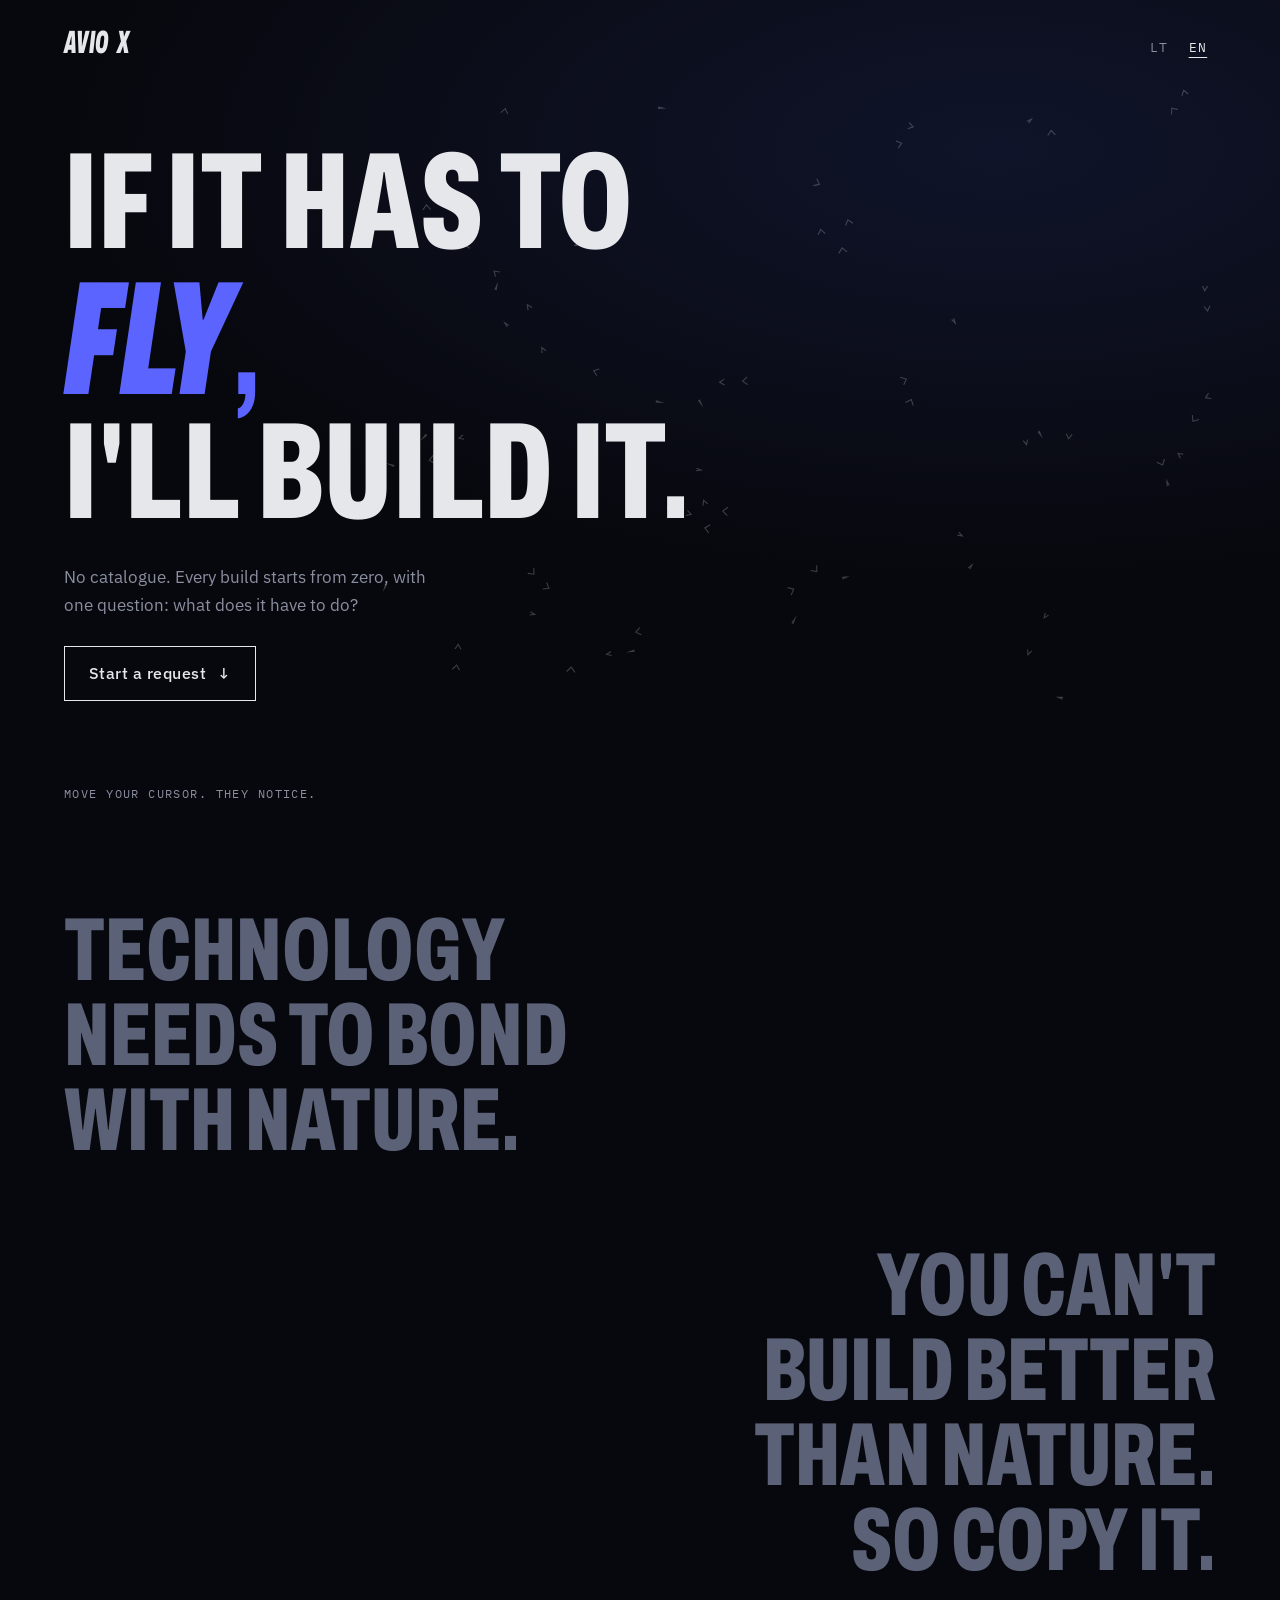
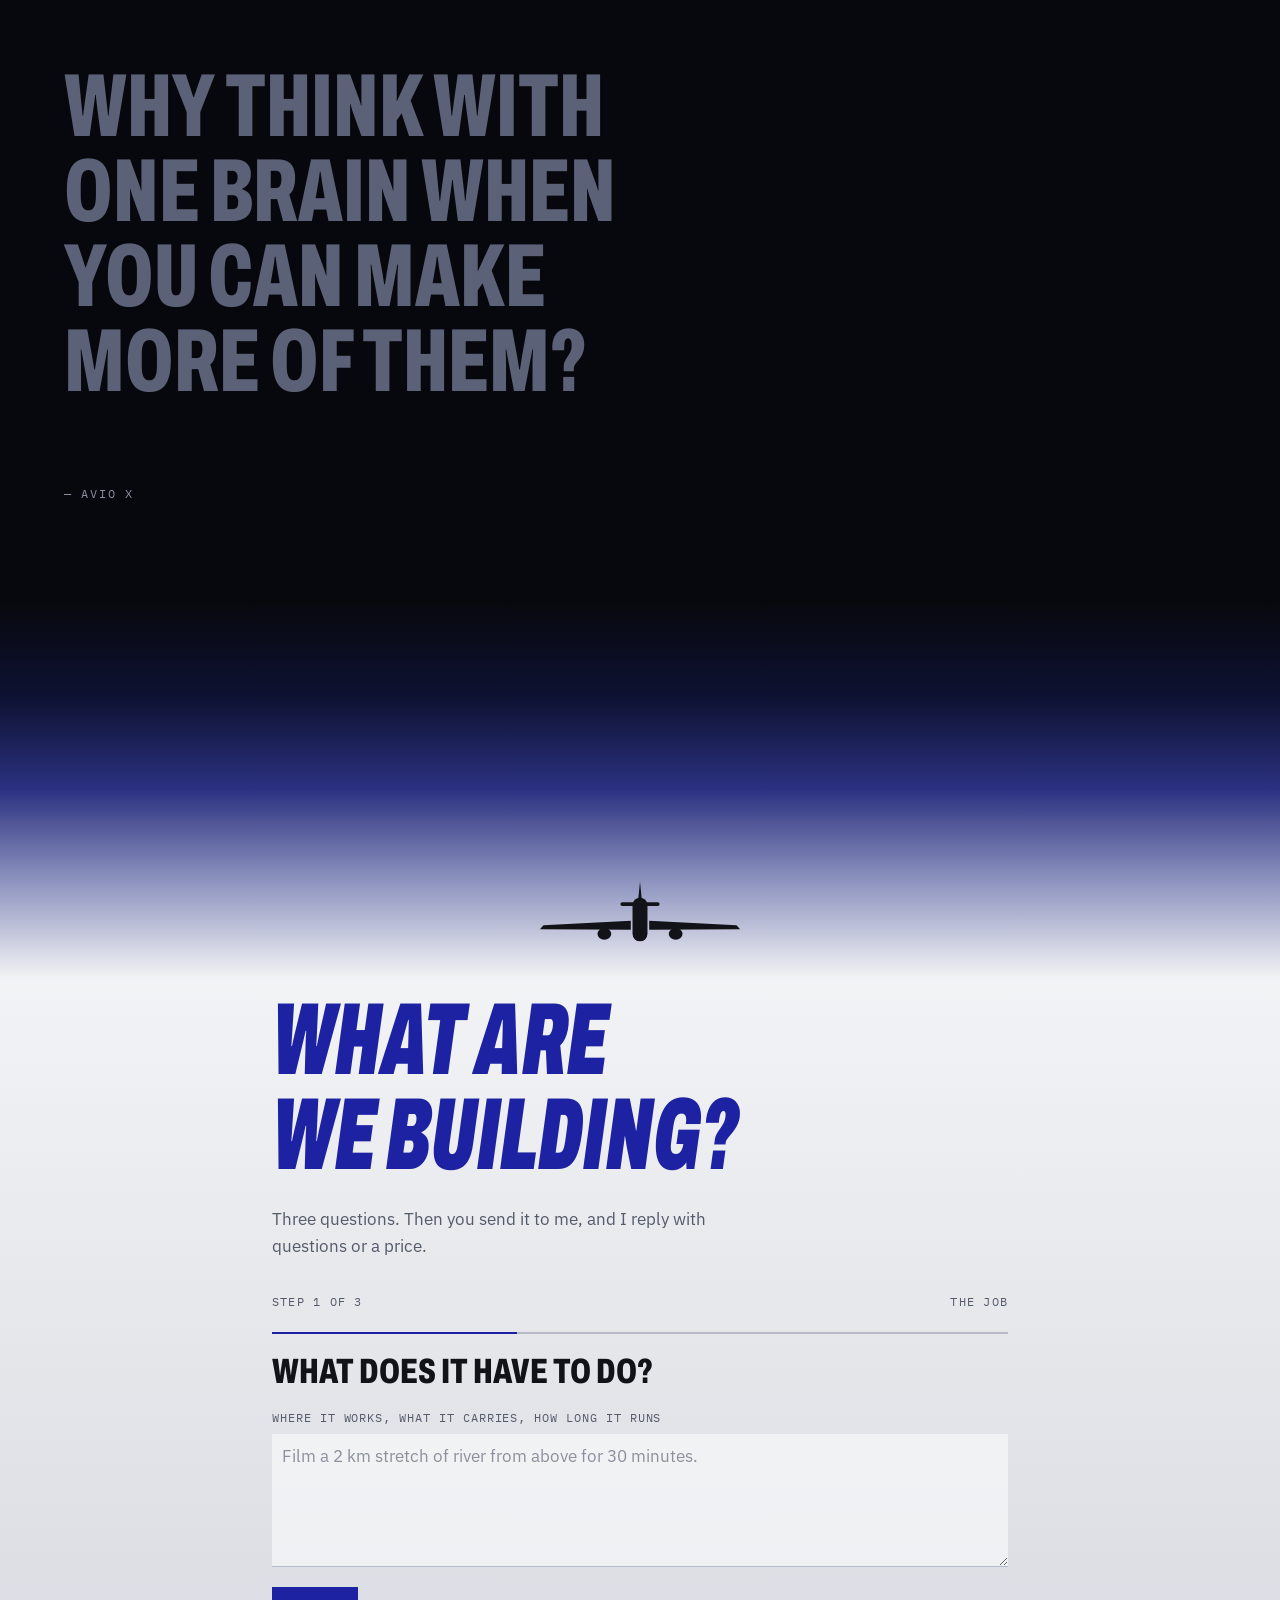
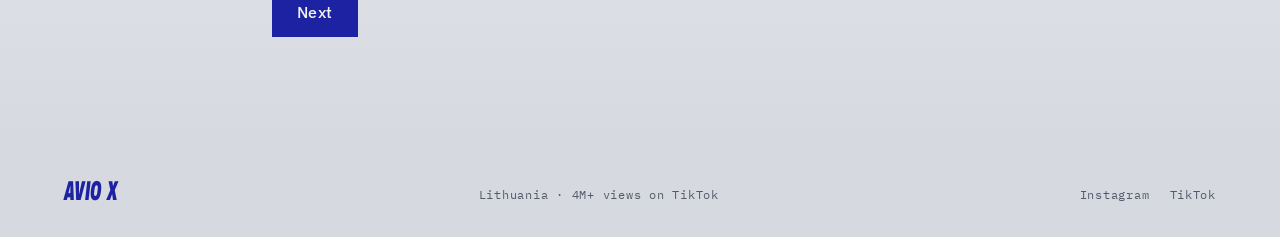
==== index.html @ acf4c241 "Add files via upload" ====
<!doctype html>
<html lang="en">
<head>
<meta charset="utf-8">
<meta name="viewport" content="width=device-width,initial-scale=1,viewport-fit=cover">
<meta name="description" content="Custom drones and machines, designed and built from zero in Lithuania. Tell me what it has to do.">
<meta property="og:title" content="AVIO X">
<meta property="og:description" content="If it has to fly, I'll build it.">
<meta property="og:url" content="https://aviox.pro/">
<meta name="theme-color" content="#07080D">
<link rel="icon" href="data:image/svg+xml,%3Csvg xmlns='http://www.w3.org/2000/svg' viewBox='0 0 64 64'%3E%3Crect width='64' height='64' fill='%2307080D'/%3E%3Ctext x='32' y='48' font-family='Arial Black,Arial,sans-serif' font-weight='900' font-style='italic' font-size='40' text-anchor='middle' fill='%235C64FF'%3EX%3C/text%3E%3C/svg%3E">
<style>html{background:#07080D}body{margin:0}img{max-width:100%}[hidden]{display:none!important}</style>
<title>AVIO X</title>
<link rel="preconnect" href="https://fonts.googleapis.com">
<link rel="preconnect" href="https://fonts.gstatic.com" crossorigin>
<link rel="stylesheet" href="https://fonts.googleapis.com/css2?family=Archivo:ital,wdth,wght@0,62..125,400..900;1,62..125,700..900&family=IBM+Plex+Sans:wght@400;500;600&family=IBM+Plex+Mono:wght@400;500&display=swap">
<style>
/* Layout: night → dawn → sky. A live flock in the night hero, his own lines stretching as they pass the middle of the screen,
   then the misty sky and blue stretched type of the AVIO X profile picture for the request. A fixed look on purpose, not theme-switched. */
:root{
  --night:#07080D; --night-hi:#10142A; --fog:#E5E7EB; --fog-hi:#F2F3F5; --fog-lo:#D6D9E0;
  --ink:#121318; --blue:#1D22A3; --signal:#5C64FF;
  --text-n:#E5E7EB; --mute-n:#8A8FA0; --dim-n:#5B6177; --line-n:#20232D;
  --mute-f:#545A6A; --line-f:#B5BAC6;
  --display:"Archivo","Arial Narrow",Impact,sans-serif;
  --body:"IBM Plex Sans",system-ui,-apple-system,"Segoe UI",sans-serif;
  --mono:"IBM Plex Mono",ui-monospace,Menlo,monospace;
  color-scheme:dark;
}
body{background:var(--night);color:var(--text-n);font-family:var(--body);font-size:1rem;line-height:1.6;overflow-x:hidden}
.gut{padding-left:max(16px,env(safe-area-inset-left,0px));padding-right:max(16px,env(safe-area-inset-right,0px))}
.in{max-width:72rem;margin-left:auto;margin-right:auto;width:100%;box-sizing:border-box}
:focus-visible{outline:2px solid var(--signal);outline-offset:4px}

/* wordmark, after the profile picture: heavy, narrow, slanted, stretched tall */
.wm{display:inline-block;font-family:var(--display);font-weight:900;font-stretch:75%;font-size:1.3rem;line-height:1;letter-spacing:.02em;
  font-style:italic;transform:scaleY(1.55);transform-origin:0 100%;white-space:nowrap}
.wm .x{margin-left:.34em}

/* hero */
.hero{position:relative;min-height:92svh;display:flex;flex-direction:column;overflow:hidden;
  background:radial-gradient(120% 85% at 78% 18%,var(--night-hi) 0%,var(--night) 62%)}
#flock{position:absolute;inset:0;width:100%;height:100%;display:block}
.hero-in{position:relative;z-index:1;flex:1;display:flex;flex-direction:column}
.bar{display:flex;justify-content:space-between;align-items:center;padding-block:2rem 1rem}
.lang{display:flex;gap:.15rem;font-family:var(--mono);font-size:.8rem}
.lang button{background:none;border:0;color:var(--mute-n);font:inherit;letter-spacing:.1em;padding:.4rem .55rem;cursor:pointer}
.lang button[aria-pressed="true"]{color:var(--text-n);text-decoration:underline;text-underline-offset:5px}
.claim{flex:1;display:flex;flex-direction:column;justify-content:center;gap:1.75rem;padding-block:2rem}
h1{margin:0;display:flex;flex-direction:column;align-items:flex-start;font-family:var(--display);font-weight:800;font-stretch:62%;
  text-transform:uppercase;font-size:clamp(2.8rem,11vw,8.6rem);line-height:.9;letter-spacing:.005em}
h1 .l{display:block}
h1 .vw{color:var(--signal);padding-top:.16em}
.verb{display:inline-block;font-weight:900;font-style:italic;transform-origin:0 88%;transform:scaleY(1.18);
  transition:transform .26s cubic-bezier(.3,.7,.2,1.3),opacity .2s}
.verb.out{transform:scaleY(0);opacity:.2}
.sub{margin:0;max-width:38ch;color:var(--mute-n);font-size:1.08rem}
.cta{align-self:flex-start;display:inline-flex;align-items:center;gap:.65rem;color:var(--text-n);text-decoration:none;
  border:1px solid var(--text-n);padding:.85rem 1.5rem;font-weight:500;letter-spacing:.03em;transition:background .2s,color .2s}
.cta:hover{background:var(--text-n);color:var(--night)}
.cta .arr{display:inline-block;transition:transform .2s}
.cta:hover .arr{transform:translateY(3px)}
.hint{margin-block:0;padding-block:1.5rem;font-family:var(--mono);font-size:.74rem;letter-spacing:.12em;text-transform:uppercase;color:var(--mute-n)}

/* his lines: each one stretches as it passes the middle of the screen */
.mani{background:var(--night);padding-block:5rem 6rem}
.mani .in{display:flex;flex-direction:column;gap:clamp(2.75rem,7vw,5rem)}
.ml{margin:0;max-width:17ch;font-family:var(--display);font-weight:800;font-stretch:62%;text-transform:uppercase;
  font-size:clamp(2.1rem,7.2vw,5.6rem);line-height:.95;color:var(--dim-n);transform:scaleY(var(--s,1));transform-origin:0 50%;
  transition:color .3s;will-change:transform;text-wrap:balance}
.ml:nth-child(2){align-self:flex-end;text-align:right;transform-origin:100% 50%}
.ml.on{color:var(--text-n)}
.sig{margin:0;font-family:var(--mono);font-size:.78rem;letter-spacing:.14em;color:var(--mute-n)}

/* night turns into the profile picture's misty sky; the plane flies up as you scroll */
.dawn{position:relative;height:clamp(15rem,42vh,26rem);overflow:hidden;
  background:linear-gradient(to bottom,var(--night) 0%,#0E1233 26%,#2B3180 50%,#8C92BE 74%,var(--fog-hi) 100%)}
.plane{position:absolute;left:50%;bottom:14%;width:clamp(7.5rem,15vw,11.5rem);height:auto;
  transform:translate(-50%,var(--py,0px)) scale(var(--ps,1));fill:var(--ink)}

/* request, in the sky */
.sky{background:linear-gradient(to bottom,var(--fog-hi) 0%,var(--fog) 45%,var(--fog-lo) 100%);color:var(--ink);
  color-scheme:light;padding-block:1rem 5rem}
.sky-in{display:flex;flex-direction:column;gap:1.5rem;max-width:46rem}
.sky-h{margin:0;align-self:flex-start;font-family:var(--display);font-weight:900;font-stretch:70%;text-transform:uppercase;color:var(--blue);
  font-size:clamp(2.3rem,7.4vw,5rem);line-height:.92;font-style:italic;transform:scaleY(1.28);transform-origin:0 100%;text-wrap:balance;max-width:14ch}
.sky-sub{margin:0;max-width:44ch;color:var(--mute-f);font-size:1.05rem}
form{display:flex;flex-direction:column;gap:1.25rem;margin-top:.5rem}
.meta{display:flex;justify-content:space-between;gap:1rem;font-family:var(--mono);font-size:.76rem;letter-spacing:.1em;text-transform:uppercase;color:var(--mute-f)}
.prog{position:relative;height:2px;background:var(--line-f);overflow:hidden}
.prog span{position:absolute;left:0;top:0;bottom:0;width:33.4%;background:var(--blue);transition:width .4s cubic-bezier(.2,.8,.2,1)}
.step{display:grid;grid-template-columns:minmax(0,1fr) minmax(0,1fr);gap:1.25rem 1.5rem}
.q{grid-column:1 / -1;margin:0;font-family:var(--display);font-weight:800;font-stretch:70%;text-transform:uppercase;font-size:clamp(1.5rem,4vw,2.2rem);line-height:1}
.full{grid-column:1 / -1}
label{display:flex;flex-direction:column;gap:.4rem;min-width:0;font-family:var(--mono);font-size:.74rem;letter-spacing:.08em;text-transform:uppercase;color:var(--mute-f)}
input,select,textarea{font:400 1.05rem var(--body);text-transform:none;letter-spacing:normal;color:var(--ink);background:rgba(255,255,255,.55);
  border:0;border-bottom:1.5px solid var(--line-f);border-radius:0;padding:.7rem .65rem;width:100%;box-sizing:border-box}
input:focus,select:focus,textarea:focus{outline:none;border-bottom-color:var(--blue);background:rgba(255,255,255,.85)}
textarea{min-height:8rem;resize:vertical}
::placeholder{color:#8B909C}
.nav{display:flex;gap:.75rem;flex-wrap:wrap}
.btn{display:inline-flex;align-items:center;gap:.5rem;font:500 .98rem var(--body);letter-spacing:.03em;padding:.85rem 1.5rem;border:1.5px solid var(--blue);
  border-radius:0;cursor:pointer;text-decoration:none;transition:background .2s,color .2s}
.btn.solid{background:var(--blue);color:var(--fog-hi)}
.btn.solid:hover{background:#151A86}
.btn.line{background:transparent;color:var(--blue)}
.btn.line:hover{background:var(--blue);color:var(--fog-hi)}
.status{margin:0;min-height:1.3em;font-family:var(--mono);font-size:.8rem;color:var(--blue)}
.out{display:flex;flex-direction:column;gap:1rem;border-top:1px solid var(--line-f);padding-top:1.5rem}
.out .ready{margin:0;color:var(--mute-f)}
.out pre{margin:0;white-space:pre-wrap;word-break:break-word;font:400 .9rem/1.55 var(--mono);color:var(--ink);
  background:rgba(255,255,255,.6);border-left:2px solid var(--blue);padding:1rem}
.send{display:flex;flex-wrap:wrap;gap:.6rem}
.mail{margin:0;font-family:var(--mono);font-size:.88rem;color:var(--mute-f)}
.mail b{font-weight:500;color:var(--ink);user-select:all}

footer{background:var(--fog-lo);color:var(--mute-f);padding-block:2rem}
.foot-in{display:flex;justify-content:space-between;align-items:flex-end;gap:1rem 2rem;flex-wrap:wrap;font-family:var(--mono);font-size:.78rem;letter-spacing:.06em}
.foot-in .wm{color:var(--blue);font-size:1.1rem}
.foot-in nav{display:flex;gap:1.25rem}
.foot-in a{color:var(--mute-f);text-decoration:none}
.foot-in a:hover{color:var(--blue)}

@media (max-width:600px){
  .step{grid-template-columns:minmax(0,1fr)}
  .ml:nth-child(2){align-self:flex-start;text-align:left;transform-origin:0 50%}
  .mani{padding-block:3.5rem 4.5rem}
}
@media (prefers-reduced-motion: reduce){
  .verb,.ml,.cta,.cta .arr,.prog span{transition:none}
}
</style>
</head>
<body>
<section class="hero" id="top">
  <canvas id="flock" aria-hidden="true"></canvas>
  <div class="hero-in gut">
    <header class="bar in">
      <span class="wm" role="img" aria-label="AvioX">AVIO<span class="x">X</span></span>
      <div class="lang" role="group" aria-label="Language">
        <button type="button" data-lang="lt" aria-pressed="false">LT</button>
        <button type="button" data-lang="en" aria-pressed="true">EN</button>
      </div>
    </header>
    <div class="claim in">
      <h1 id="h1" aria-label="If it has to fly, swim, crawl, glide or drive, I'll build it.">
        <span class="l" data-t="h1a" aria-hidden="true">If it has to</span>
        <span class="l vw" aria-hidden="true"><span class="verb" id="verb">fly</span>,</span>
        <span class="l" data-t="h1c" aria-hidden="true">I'll build it.</span>
      </h1>
      <p class="sub" data-t="sub">No catalogue. Every build starts from zero, with one question: what does it have to do?</p>
      <a class="cta" href="#request"><span data-t="cta">Start a request</span><span class="arr" aria-hidden="true">↓</span></a>
    </div>
    <p class="hint in" id="hint">Move your cursor. They notice.</p>
  </div>
</section>

<section class="mani gut">
  <div class="in">
    <p class="ml" data-t="m1">Technology needs to bond with nature.</p>
    <p class="ml" data-t="m2">You can't build better than nature. So copy it.</p>
    <p class="ml" data-t="m3">Why think with one brain when you can make more of them?</p>
    <p class="sig">— AVIO X</p>
  </div>
</section>

<div class="dawn" aria-hidden="true">
  <svg class="plane" id="plane" viewBox="0 0 200 70">
    <polygon points="92,38 16,42 13,45.5 92,46"/>
    <polygon points="108,38 184,42 187,45.5 108,46"/>
    <polygon points="98.2,22 100,4 101.8,22"/>
    <rect x="83" y="22" width="34" height="3.2" rx="1.6"/>
    <rect x="93.5" y="18" width="13" height="38" rx="6.5"/>
    <ellipse cx="69" cy="49.5" rx="6" ry="5.2"/>
    <ellipse cx="131" cy="49.5" rx="6" ry="5.2"/>
  </svg>
</div>

<section class="sky gut" id="request">
  <div class="sky-in in">
    <h2 class="sky-h" id="skyH" data-t="skyH">What are we building?</h2>
    <p class="sky-sub" data-t="skySub">Three questions. Then you send it to me, and I reply with questions or a price.</p>
    <form id="req" novalidate>
      <div class="meta"><span id="stepOf">Step 1 of 3</span><span id="stepName">The job</span></div>
      <div class="prog" aria-hidden="true"><span id="bar"></span></div>

      <div class="step" data-step="1">
        <p class="q" data-t="q1">What does it have to do?</p>
        <label class="full" for="f-job"><span data-t="fJob">Where it works, what it carries, how long it runs</span>
          <textarea id="f-job" rows="5" placeholder="Film a 2 km stretch of river from above for 30 minutes."></textarea></label>
      </div>
      <div class="step" data-step="2" hidden>
        <p class="q" data-t="q2">Any limits?</p>
        <label class="full" for="f-limits"><span data-t="fLimits">Size or weight limits</span><input id="f-limits" data-ph="fLimitsPh" placeholder="e.g. under 250 g, fits in a backpack"></label>
        <label for="f-deadline"><span data-t="fDeadline">Deadline</span><input id="f-deadline" data-ph="fDeadlinePh" placeholder="e.g. end of January"></label>
        <label for="f-budget"><span data-t="fBudget">Budget</span>
          <select id="f-budget">
            <option value="0">Not sure yet</option>
            <option value="1">Under €300</option>
            <option value="2">€300–1,000</option>
            <option value="3">€1,000–3,000</option>
            <option value="4">Over €3,000</option>
          </select>
        </label>
      </div>
      <div class="step" data-step="3" hidden>
        <p class="q" data-t="q3">Who's asking?</p>
        <label for="f-name"><span data-t="fName">Name or company</span><input id="f-name" autocomplete="name"></label>
        <label for="f-contact"><span data-t="fContact">How to reach you</span><input id="f-contact" data-ph="fContactPh" placeholder="Email or @handle" autocomplete="email"></label>
      </div>

      <div class="nav">
        <button class="btn line" type="button" id="back" hidden data-t="back">Back</button>
        <button class="btn solid" type="submit" id="next">Next</button>
      </div>
      <p class="status" id="status" role="status"></p>

      <div class="out" id="out" hidden>
        <p class="ready" data-t="ready">Your request is ready. Copy it and send it however you like.</p>
        <pre id="msg"></pre>
        <div class="send">
          <button class="btn solid" type="button" id="copy" data-t="copy">Copy</button>
          <a class="btn line" href="https://ig.me/m/avio_x_ig" target="_blank" rel="noopener" data-t="ig">Instagram DM</a>
          <a class="btn line" href="https://www.tiktok.com/@www.aviox.lt" target="_blank" rel="noopener">TikTok</a>
          <a class="btn line" id="mailBtn" href="mailto:avioxstudio@gmail.com" data-t="mailBtn">Email</a>
        </div>
        <p class="mail"><span data-t="orWrite">or write to</span> <b>avioxstudio@gmail.com</b></p>
      </div>
    </form>
  </div>
</section>

<footer class="gut">
  <div class="foot-in in">
    <span class="wm" role="img" aria-label="AvioX">AVIO<span class="x">X</span></span>
    <span data-t="foot">Lithuania · 4M+ views on TikTok</span>
    <nav>
      <a href="https://www.instagram.com/avio_x_ig/" target="_blank" rel="noopener">Instagram</a>
      <a href="https://www.tiktok.com/@www.aviox.lt" target="_blank" rel="noopener">TikTok</a>
    </nav>
  </div>
</footer>

<script>
(function(){
  var EMAIL = "avioxstudio@gmail.com";
  var T = {
    en:{
      h1a:"If it has to", h1c:"I'll build it.", verbs:["fly","swim","crawl","glide","drive","move"],
      h1Label:"If it has to fly, swim, crawl, glide or drive, I'll build it.",
      sub:"No catalogue. Every build starts from zero, with one question: what does it have to do?",
      cta:"Start a request", hintMouse:"Move your cursor. They notice.", hintTouch:"Touch the screen. They notice.",
      m1:"Technology needs to bond with nature.", m2:"You can't build better than nature. So copy it.",
      m3:"Why think with one brain when you can make more of them?",
      skyH:"What are we building?", skySub:"Three questions. Then you send it to me, and I reply with questions or a price.",
      stepOf:"Step {n} of 3", steps:["The job","Limits","You"],
      q1:"What does it have to do?", fJob:"Where it works, what it carries, how long it runs",
      jobPh:["Film a 2 km stretch of river from above for 30 minutes.","Carry 200 g of sensors over a field and come back on its own.","Look like a bird, so animals don't notice it."],
      q2:"Any limits?", fLimits:"Size or weight limits", fLimitsPh:"e.g. under 250 g, fits in a backpack",
      fDeadline:"Deadline", fDeadlinePh:"e.g. end of January", fBudget:"Budget",
      b:["Not sure yet","Under €300","€300–1,000","€1,000–3,000","Over €3,000"],
      q3:"Who's asking?", fName:"Name or company", fContact:"How to reach you", fContactPh:"Email or @handle",
      next:"Next", back:"Back", write:"Write my request",
      needJob:"Describe what it has to do first.", needYou:"Add your name and how to reach you.",
      ready:"Your request is ready. Copy it and send it however you like.",
      copy:"Copy", ig:"Instagram DM", mailBtn:"Email", orWrite:"or write to",
      copied:"Copied. Paste it into a message.", noCopy:"Couldn't copy here. The text is selected: press Ctrl+C or Cmd+C.",
      mHi:"Hi AvioX, I'd like a custom build.", mJob:"What it has to do", mLimits:"Limits", mDeadline:"Deadline",
      mBudget:"Budget", mFrom:"From", mContact:"Contact", mSubject:"Custom build request",
      foot:"Lithuania · 4M+ views on TikTok"
    },
    lt:{
      h1a:"Jei tai turi", h1c:"aš tai sukursiu.", verbs:["skristi","plaukti","šliaužti","sklandyti","važiuoti","judėti"],
      h1Label:"Jei tai turi skristi, plaukti, šliaužti, sklandyti ar važiuoti, aš tai sukursiu.",
      sub:"Jokio katalogo. Kiekviena konstrukcija kuriama nuo nulio ir prasideda nuo vieno klausimo: ką tai turi daryti?",
      cta:"Pateikti užklausą", hintMouse:"Pajudinkite pelę. Jie pastebi.", hintTouch:"Palieskite ekraną. Jie pastebi.",
      m1:"Technologija turi susilieti su gamta.", m2:"Geriau už gamtą nesukursi. Todėl ją kopijuok.",
      m3:"Kam galvoti vienomis smegenimis, jei gali pasidaryti daugiau?",
      skyH:"Ką kursime?", skySub:"Trys klausimai. Tada užklausą išsiunčiate man, o aš atsakau klausimais arba kaina.",
      stepOf:"{n} žingsnis iš 3", steps:["Užduotis","Apribojimai","Jūs"],
      q1:"Ką tai turi daryti?", fJob:"Kur veiks, ką neš, kiek laiko turi veikti",
      jobPh:["Filmuoti 2 km upės ruožą iš viršaus 30 minučių.","Nunešti 200 g jutiklių virš lauko ir savarankiškai grįžti.","Atrodyti kaip paukštis, kad gyvūnai nepastebėtų."],
      q2:"Kokie apribojimai?", fLimits:"Dydžio ar svorio apribojimai", fLimitsPh:"pvz., iki 250 g, telpa į kuprinę",
      fDeadline:"Terminas", fDeadlinePh:"pvz., sausio pabaiga", fBudget:"Biudžetas",
      b:["Dar nežinau","Iki 300 €","300–1 000 €","1 000–3 000 €","Daugiau nei 3 000 €"],
      q3:"Kas klausia?", fName:"Vardas arba įmonė", fContact:"Kaip su jumis susisiekti", fContactPh:"El. paštas arba @vardas",
      next:"Toliau", back:"Atgal", write:"Paruošti užklausą",
      needJob:"Pirmiausia aprašykite, ką tai turi daryti.", needYou:"Įrašykite vardą ir kaip su jumis susisiekti.",
      ready:"Užklausa paruošta. Nukopijuokite ją ir išsiųskite, kaip patogu.",
      copy:"Kopijuoti", ig:"Instagram žinutė", mailBtn:"El. laiškas", orWrite:"arba rašykite",
      copied:"Nukopijuota. Įklijuokite į žinutę.", noCopy:"Nepavyko nukopijuoti. Tekstas pažymėtas: spauskite Ctrl+C arba Cmd+C.",
      mHi:"Sveiki, AvioX. Norėčiau užsakyti konstrukciją.", mJob:"Ką tai turi daryti", mLimits:"Apribojimai", mDeadline:"Terminas",
      mBudget:"Biudžetas", mFrom:"Nuo", mContact:"Kontaktai", mSubject:"Konstrukcijos užklausa",
      foot:"Lietuva · daugiau nei 4 mln. peržiūrų TikTok"
    }
  };

  var $ = function(id){ return document.getElementById(id); };
  var mq = function(q){ return !!(window.matchMedia && window.matchMedia(q).matches); };
  var still = mq("(prefers-reduced-motion: reduce)");
  var touch = mq("(hover: none)");
  var nav = (navigator.language || "").toLowerCase();
  var lang = nav.indexOf("lt") === 0 ? "lt" : "en";
  try { var saved = localStorage.getItem("aviox-lang"); if (saved && T[saved]) lang = saved; } catch (e) {}

  var step = 1, N = 3, vi = 0, phI = 0, built = false;
  function t(){ return T[lang]; }
  function v(id){ return ($(id).value || "").trim(); }

  function reserve(){ var h = $("skyH"); h.style.marginTop = Math.round(h.offsetHeight * 0.28) + "px"; }

  function apply(){
    var d = t();
    document.documentElement.lang = lang;
    document.querySelectorAll("[data-t]").forEach(function(el){ var k = el.getAttribute("data-t"); if (typeof d[k] === "string") el.textContent = d[k]; });
    document.querySelectorAll("[data-ph]").forEach(function(el){ el.placeholder = d[el.getAttribute("data-ph")]; });
    document.querySelectorAll("#f-budget option").forEach(function(o, i){ o.textContent = d.b[i]; });
    document.querySelectorAll(".lang button").forEach(function(b){ b.setAttribute("aria-pressed", b.getAttribute("data-lang") === lang ? "true" : "false"); });
    $("h1").setAttribute("aria-label", d.h1Label);
    $("verb").textContent = d.verbs[vi % d.verbs.length];
    $("hint").textContent = touch ? d.hintTouch : d.hintMouse;
    $("f-job").placeholder = d.jobPh[phI % d.jobPh.length];
    showStep(step, false);
    if (built) build();
    $("status").textContent = "";
    reserve(); frame();
  }
  document.querySelectorAll(".lang button").forEach(function(b){
    b.addEventListener("click", function(){ lang = b.getAttribute("data-lang"); try { localStorage.setItem("aviox-lang", lang); } catch (e) {} apply(); });
  });

  /* rotating verb */
  if (!still) setInterval(function(){
    if (document.hidden) return;
    var el = $("verb"); el.classList.add("out");
    setTimeout(function(){ var vs = t().verbs; vi = (vi + 1) % vs.length; el.textContent = vs[vi]; el.classList.remove("out"); }, 260);
  }, 2300);

  /* request flow */
  function showStep(n, focus){
    var d = t(); step = n;
    document.querySelectorAll(".step").forEach(function(s){ s.hidden = (+s.getAttribute("data-step") !== n); });
    $("back").hidden = (n === 1);
    $("next").textContent = (n === N) ? d.write : d.next;
    $("bar").style.width = (n / N * 100) + "%";
    $("stepOf").textContent = d.stepOf.replace("{n}", n);
    $("stepName").textContent = d.steps[n - 1];
    if (focus) { var f = document.querySelector('.step[data-step="' + n + '"] input, .step[data-step="' + n + '"] textarea'); if (f) f.focus({preventScroll:true}); }
  }
  function build(){
    var d = t();
    var L = [d.mHi, "", d.mJob + ":", v("f-job"), ""];
    if (v("f-limits")) L.push(d.mLimits + ": " + v("f-limits"));
    if (v("f-deadline")) L.push(d.mDeadline + ": " + v("f-deadline"));
    L.push(d.mBudget + ": " + d.b[+$("f-budget").value], "", d.mFrom + ": " + v("f-name"), d.mContact + ": " + v("f-contact"));
    var text = L.join("\n");
    $("msg").textContent = text; built = true;
    $("mailBtn").href = "mailto:" + EMAIL + "?subject=" + encodeURIComponent(d.mSubject) + "&body=" + encodeURIComponent(text);
  }
  $("req").addEventListener("submit", function(e){
    e.preventDefault(); var d = t(); $("status").textContent = "";
    if (step === 1 && !v("f-job")) { $("status").textContent = d.needJob; $("f-job").focus(); return; }
    if (step < N) { showStep(step + 1, true); return; }
    if (!v("f-name") || !v("f-contact")) { $("status").textContent = d.needYou; (v("f-name") ? $("f-contact") : $("f-name")).focus(); return; }
    build(); $("out").hidden = false;
    $("out").scrollIntoView({behavior: still ? "auto" : "smooth", block: "nearest"});
  });
  $("back").addEventListener("click", function(){ $("status").textContent = ""; if (step > 1) showStep(step - 1, true); });
  $("f-job").addEventListener("keydown", function(e){
    if (e.key === "Enter" && (e.ctrlKey || e.metaKey)) { e.preventDefault(); if ($("req").requestSubmit) $("req").requestSubmit(); else $("next").click(); }
  });
  $("copy").addEventListener("click", function(){
    var d = t(), msg = $("msg");
    function fallback(){ try { var r = document.createRange(); r.selectNodeContents(msg); var s = window.getSelection(); s.removeAllRanges(); s.addRange(r); } catch (e) {} $("status").textContent = d.noCopy; }
    try { navigator.clipboard.writeText(msg.textContent).then(function(){ $("status").textContent = d.copied; }, fallback); } catch (e) { fallback(); }
  });
  if (!still) setInterval(function(){
    var ta = $("f-job"); if (ta.value || document.activeElement === ta) return;
    phI++; ta.placeholder = t().jobPh[phI % t().jobPh.length];
  }, 3600);

  /* scroll: stretch the line nearest the middle, fly the plane */
  var lines = [].slice.call(document.querySelectorAll(".ml")), plane = $("plane"), dawn = document.querySelector(".dawn"), ticking = false;
  function frame(){
    var vh = window.innerHeight, c = vh / 2;
    lines.forEach(function(el){
      var r = el.getBoundingClientRect(), mid = r.top + r.height / 2;
      var k = Math.max(0, 1 - Math.abs(mid - c) / (vh * 0.55)), e = k * k * (3 - 2 * k);
      el.style.setProperty("--s", still ? "1" : (1 + 0.3 * e).toFixed(3));
      el.classList.toggle("on", k > 0.5);
    });
    if (!still) {
      var r = dawn.getBoundingClientRect(), p = Math.min(1, Math.max(0, (vh - r.top) / (vh + r.height)));
      plane.style.setProperty("--py", ((1 - p) * 36 - 12).toFixed(1) + "px");
      plane.style.setProperty("--ps", (1.25 - 0.4 * p).toFixed(3));
    }
  }
  function onScroll(){ if (!ticking) { ticking = true; requestAnimationFrame(function(){ ticking = false; frame(); }); } }
  window.addEventListener("scroll", onScroll, {passive:true});
  window.addEventListener("resize", function(){ reserve(); onScroll(); });

  /* flock: they drift, flee from the cursor, and scatter on a click or tap */
  var hero = document.querySelector(".hero"), cv = $("flock"), cx = cv.getContext("2d");
  var W = 0, H = 0, birds = [], NB = 70, ptr = {x:0, y:0, on:false}, rings = [], running = true;
  function size(){
    var r = hero.getBoundingClientRect(), d = Math.min(window.devicePixelRatio || 1, 2);
    W = r.width; H = r.height; cv.width = Math.round(W * d); cv.height = Math.round(H * d); cx.setTransform(d, 0, 0, d, 0, 0);
  }
  size();
  for (var i = 0; i < NB; i++) {
    var a = Math.random() * 6.283;
    birds.push({x: W * (0.3 + Math.random() * 0.68), y: H * (0.12 + Math.random() * 0.72), vx: Math.cos(a) * 0.7, vy: Math.sin(a) * 0.7, p: Math.random() * 6.283, al: 0});
  }
  function local(e){ var r = hero.getBoundingClientRect(); return {x: e.clientX - r.left, y: e.clientY - r.top}; }
  hero.addEventListener("pointermove", function(e){ var q = local(e); ptr.x = q.x; ptr.y = q.y; ptr.on = true; });
  hero.addEventListener("pointerleave", function(){ ptr.on = false; });
  hero.addEventListener("pointercancel", function(){ ptr.on = false; });
  hero.addEventListener("pointerdown", function(e){
    if (still || (e.target.closest && e.target.closest("a,button"))) return;
    var q = local(e); rings.push({x: q.x, y: q.y, r: 4, a: 1});
    for (var i = 0; i < NB; i++) {
      var b = birds[i], dx = b.x - q.x, dy = b.y - q.y, dd = Math.hypot(dx, dy) || 1;
      if (dd < 280) { var f = (1 - dd / 280) * 4; b.vx += dx / dd * f; b.vy += dy / dd * f; b.al = 1; }
    }
  });
  function tick(){
    for (var i = 0; i < NB; i++) {
      var b = birds[i], ax = 0, ay = 0, cxs = 0, cys = 0, sx = 0, sy = 0, n = 0;
      for (var j = 0; j < NB; j++) {
        if (i === j) continue;
        var o = birds[j], dx = o.x - b.x, dy = o.y - b.y, d2 = dx * dx + dy * dy;
        if (d2 < 6400) { n++; ax += o.vx; ay += o.vy; cxs += o.x; cys += o.y; if (d2 < 420) { sx -= dx; sy -= dy; } }
      }
      if (n) { b.vx += (ax / n - b.vx) * 0.035 + (cxs / n - b.x) * 0.0007; b.vy += (ay / n - b.vy) * 0.035 + (cys / n - b.y) * 0.0007; }
      b.vx += sx * 0.004; b.vy += sy * 0.004;
      if (ptr.on) {
        var px = b.x - ptr.x, py = b.y - ptr.y, pd = Math.hypot(px, py) || 1;
        if (pd < 160) { var f = (1 - pd / 160) * 0.45; b.vx += px / pd * f; b.vy += py / pd * f; b.al = Math.min(1, b.al + 0.12); }
      }
      var m = 70;
      if (b.x < m) b.vx += 0.05; if (b.x > W - m) b.vx -= 0.05; if (b.y < m) b.vy += 0.05; if (b.y > H - m) b.vy -= 0.05;
      var sp = Math.hypot(b.vx, b.vy) || 1, cl = Math.min(Math.max(sp, 0.5), 1.15 + 2.6 * b.al);
      b.vx = b.vx / sp * cl; b.vy = b.vy / sp * cl;
      b.x += b.vx; b.y += b.vy; b.p += 0.17 + 0.3 * b.al; b.al *= 0.975;
    }
    for (var k = rings.length - 1; k >= 0; k--) { var g = rings[k]; g.r += 5; g.a -= 0.025; if (g.a <= 0) rings.splice(k, 1); }
  }
  function draw(){
    cx.clearRect(0, 0, W, H); cx.lineWidth = 1.1;
    for (var i = 0; i < NB; i++) {
      var b = birds[i], ang = Math.atan2(b.vy, b.vx), f = 2.4 + Math.sin(b.p) * 1.8;
      cx.strokeStyle = b.al > 0.15 ? "rgba(92,100,255," + (0.35 + 0.6 * b.al).toFixed(2) + ")" : "rgba(229,231,235,0.24)";
      cx.save(); cx.translate(b.x, b.y); cx.rotate(ang);
      cx.beginPath(); cx.moveTo(-3.2, -f); cx.lineTo(1.6, 0); cx.lineTo(-3.2, f); cx.stroke(); cx.restore();
    }
    for (var k = 0; k < rings.length; k++) {
      var g = rings[k]; cx.strokeStyle = "rgba(92,100,255," + (g.a * 0.45).toFixed(3) + ")";
      cx.beginPath(); cx.arc(g.x, g.y, g.r, 0, 6.283); cx.stroke();
    }
  }
  if ("IntersectionObserver" in window) new IntersectionObserver(function(es){ running = es[0].isIntersecting; }).observe(hero);
  window.addEventListener("resize", size);
  if (document.fonts && document.fonts.ready) document.fonts.ready.then(function(){ size(); reserve(); frame(); });
  if (still) { for (var s = 0; s < 150; s++) tick(); draw(); }
  else (function loop(){ if (running && !document.hidden) { tick(); draw(); } requestAnimationFrame(loop); })();

  apply();
})();
</script>
</body>
</html>
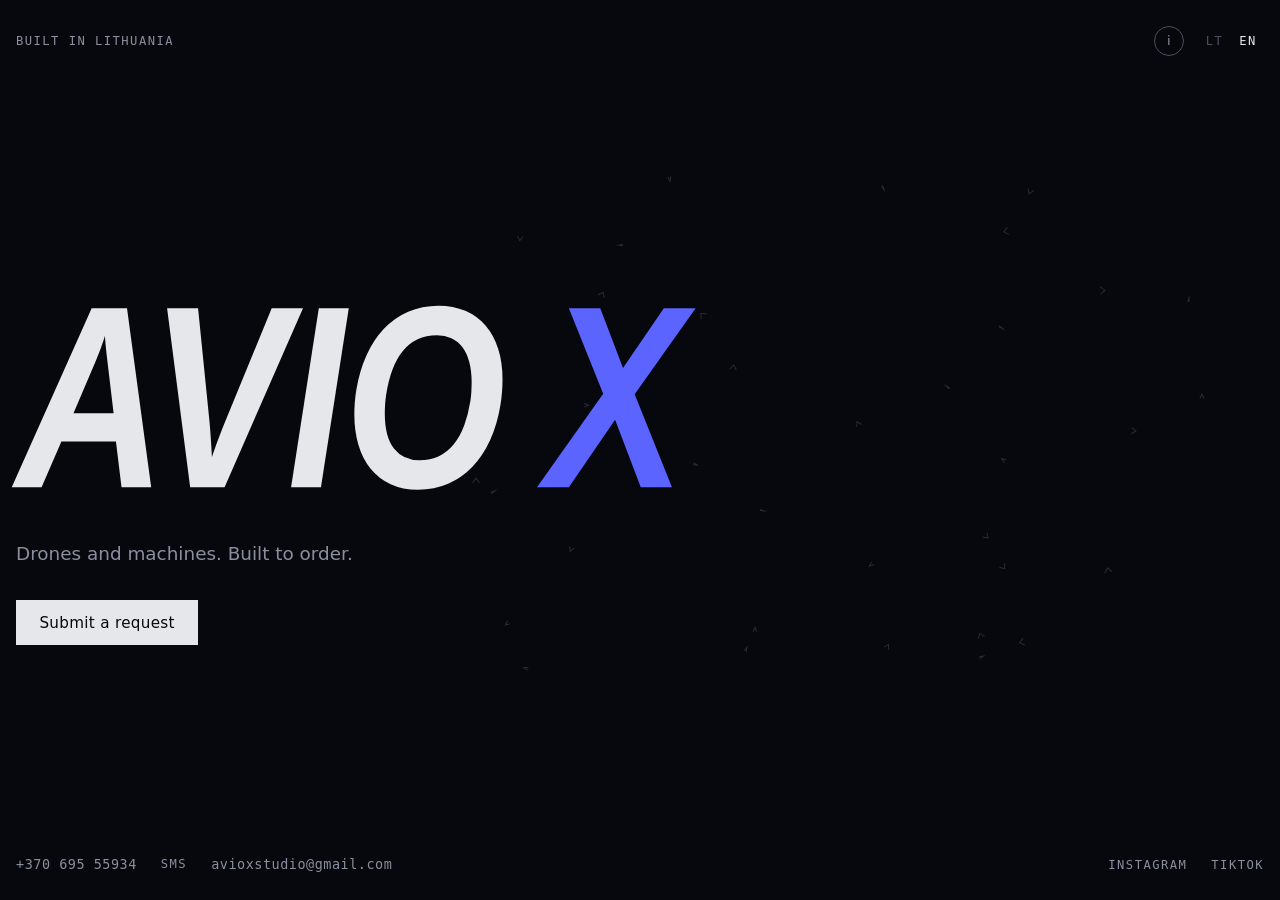
==== commit 4b84fef2: "Minimal site v5: request panel, info panel, phone/SMS/email/IG/TikTok contacts, wide stretched wordm" ====
--- a/index.html
+++ b/index.html
@@ -3,424 +3,323 @@
 <head>
 <meta charset="utf-8">
 <meta name="viewport" content="width=device-width,initial-scale=1,viewport-fit=cover">
-<meta name="description" content="Custom drones and machines, designed and built from zero in Lithuania. Tell me what it has to do.">
+<meta http-equiv="Content-Security-Policy" content="default-src 'none'; script-src 'sha256-fiwAqhz4gOK4g3/qz8AybD9M1YzvgANmEg2wUcIVQvM='; style-src 'sha256-z11g4bd23J4SJgQa0OyxISgdMRscM8JFYN9cBx1zPsQ=' https://fonts.googleapis.com; font-src https://fonts.gstatic.com; img-src data:; base-uri 'none'; form-action 'none'; upgrade-insecure-requests">
+<meta name="referrer" content="strict-origin-when-cross-origin">
+<title>AVIO X</title>
+<meta name="description" content="Drones and machines, built to order in Lithuania.">
 <meta property="og:title" content="AVIO X">
-<meta property="og:description" content="If it has to fly, I'll build it.">
+<meta property="og:description" content="Drones and machines. Built to order.">
 <meta property="og:url" content="https://aviox.pro/">
+<meta property="og:type" content="website">
 <meta name="theme-color" content="#07080D">
 <link rel="icon" href="data:image/svg+xml,%3Csvg xmlns='http://www.w3.org/2000/svg' viewBox='0 0 64 64'%3E%3Crect width='64' height='64' fill='%2307080D'/%3E%3Ctext x='32' y='48' font-family='Arial Black,Arial,sans-serif' font-weight='900' font-style='italic' font-size='40' text-anchor='middle' fill='%235C64FF'%3EX%3C/text%3E%3C/svg%3E">
-<style>html{background:#07080D}body{margin:0}img{max-width:100%}[hidden]{display:none!important}</style>
-<title>AVIO X</title>
 <link rel="preconnect" href="https://fonts.googleapis.com">
 <link rel="preconnect" href="https://fonts.gstatic.com" crossorigin>
-<link rel="stylesheet" href="https://fonts.googleapis.com/css2?family=Archivo:ital,wdth,wght@0,62..125,400..900;1,62..125,700..900&family=IBM+Plex+Sans:wght@400;500;600&family=IBM+Plex+Mono:wght@400;500&display=swap">
+<link rel="stylesheet" href="https://fonts.googleapis.com/css2?family=Archivo:ital,wdth,wght@0,100..125,700..900;1,100..125,700..900&family=IBM+Plex+Sans:wght@400;500&family=IBM+Plex+Mono:wght@400&display=swap">
 <style>
-/* Layout: night → dawn → sky. A live flock in the night hero, his own lines stretching as they pass the middle of the screen,
-   then the misty sky and blue stretched type of the AVIO X profile picture for the request. A fixed look on purpose, not theme-switched. */
+/* Layout: one dark screen. Line + info + language on top, the wide-and-tall AVIO X wordmark with one line and a request button in the middle,
+   every contact option along the bottom. Request and info open as small panels. A faint flock drifts behind. Deliberate single dark look. */
 :root{
-  --night:#07080D; --night-hi:#10142A; --fog:#E5E7EB; --fog-hi:#F2F3F5; --fog-lo:#D6D9E0;
-  --ink:#121318; --blue:#1D22A3; --signal:#5C64FF;
-  --text-n:#E5E7EB; --mute-n:#8A8FA0; --dim-n:#5B6177; --line-n:#20232D;
-  --mute-f:#545A6A; --line-f:#B5BAC6;
-  --display:"Archivo","Arial Narrow",Impact,sans-serif;
+  --night:#07080D; --panel:#0E1018; --fog:#E5E7EB; --mute:#8A8FA0; --dim:#4A4F60; --line:#232633; --signal:#5C64FF;
+  --display:"Archivo","Arial Black",Impact,sans-serif;
   --body:"IBM Plex Sans",system-ui,-apple-system,"Segoe UI",sans-serif;
   --mono:"IBM Plex Mono",ui-monospace,Menlo,monospace;
   color-scheme:dark;
 }
-body{background:var(--night);color:var(--text-n);font-family:var(--body);font-size:1rem;line-height:1.6;overflow-x:hidden}
-.gut{padding-left:max(16px,env(safe-area-inset-left,0px));padding-right:max(16px,env(safe-area-inset-right,0px))}
-.in{max-width:72rem;margin-left:auto;margin-right:auto;width:100%;box-sizing:border-box}
-:focus-visible{outline:2px solid var(--signal);outline-offset:4px}
-
-/* wordmark, after the profile picture: heavy, narrow, slanted, stretched tall */
-.wm{display:inline-block;font-family:var(--display);font-weight:900;font-stretch:75%;font-size:1.3rem;line-height:1;letter-spacing:.02em;
-  font-style:italic;transform:scaleY(1.55);transform-origin:0 100%;white-space:nowrap}
-.wm .x{margin-left:.34em}
-
-/* hero */
-.hero{position:relative;min-height:92svh;display:flex;flex-direction:column;overflow:hidden;
-  background:radial-gradient(120% 85% at 78% 18%,var(--night-hi) 0%,var(--night) 62%)}
-#flock{position:absolute;inset:0;width:100%;height:100%;display:block}
-.hero-in{position:relative;z-index:1;flex:1;display:flex;flex-direction:column}
-.bar{display:flex;justify-content:space-between;align-items:center;padding-block:2rem 1rem}
-.lang{display:flex;gap:.15rem;font-family:var(--mono);font-size:.8rem}
-.lang button{background:none;border:0;color:var(--mute-n);font:inherit;letter-spacing:.1em;padding:.4rem .55rem;cursor:pointer}
-.lang button[aria-pressed="true"]{color:var(--text-n);text-decoration:underline;text-underline-offset:5px}
-.claim{flex:1;display:flex;flex-direction:column;justify-content:center;gap:1.75rem;padding-block:2rem}
-h1{margin:0;display:flex;flex-direction:column;align-items:flex-start;font-family:var(--display);font-weight:800;font-stretch:62%;
-  text-transform:uppercase;font-size:clamp(2.8rem,11vw,8.6rem);line-height:.9;letter-spacing:.005em}
-h1 .l{display:block}
-h1 .vw{color:var(--signal);padding-top:.16em}
-.verb{display:inline-block;font-weight:900;font-style:italic;transform-origin:0 88%;transform:scaleY(1.18);
-  transition:transform .26s cubic-bezier(.3,.7,.2,1.3),opacity .2s}
-.verb.out{transform:scaleY(0);opacity:.2}
-.sub{margin:0;max-width:38ch;color:var(--mute-n);font-size:1.08rem}
-.cta{align-self:flex-start;display:inline-flex;align-items:center;gap:.65rem;color:var(--text-n);text-decoration:none;
-  border:1px solid var(--text-n);padding:.85rem 1.5rem;font-weight:500;letter-spacing:.03em;transition:background .2s,color .2s}
-.cta:hover{background:var(--text-n);color:var(--night)}
-.cta .arr{display:inline-block;transition:transform .2s}
-.cta:hover .arr{transform:translateY(3px)}
-.hint{margin-block:0;padding-block:1.5rem;font-family:var(--mono);font-size:.74rem;letter-spacing:.12em;text-transform:uppercase;color:var(--mute-n)}
-
-/* his lines: each one stretches as it passes the middle of the screen */
-.mani{background:var(--night);padding-block:5rem 6rem}
-.mani .in{display:flex;flex-direction:column;gap:clamp(2.75rem,7vw,5rem)}
-.ml{margin:0;max-width:17ch;font-family:var(--display);font-weight:800;font-stretch:62%;text-transform:uppercase;
-  font-size:clamp(2.1rem,7.2vw,5.6rem);line-height:.95;color:var(--dim-n);transform:scaleY(var(--s,1));transform-origin:0 50%;
-  transition:color .3s;will-change:transform;text-wrap:balance}
-.ml:nth-child(2){align-self:flex-end;text-align:right;transform-origin:100% 50%}
-.ml.on{color:var(--text-n)}
-.sig{margin:0;font-family:var(--mono);font-size:.78rem;letter-spacing:.14em;color:var(--mute-n)}
-
-/* night turns into the profile picture's misty sky; the plane flies up as you scroll */
-.dawn{position:relative;height:clamp(15rem,42vh,26rem);overflow:hidden;
-  background:linear-gradient(to bottom,var(--night) 0%,#0E1233 26%,#2B3180 50%,#8C92BE 74%,var(--fog-hi) 100%)}
-.plane{position:absolute;left:50%;bottom:14%;width:clamp(7.5rem,15vw,11.5rem);height:auto;
-  transform:translate(-50%,var(--py,0px)) scale(var(--ps,1));fill:var(--ink)}
-
-/* request, in the sky */
-.sky{background:linear-gradient(to bottom,var(--fog-hi) 0%,var(--fog) 45%,var(--fog-lo) 100%);color:var(--ink);
-  color-scheme:light;padding-block:1rem 5rem}
-.sky-in{display:flex;flex-direction:column;gap:1.5rem;max-width:46rem}
-.sky-h{margin:0;align-self:flex-start;font-family:var(--display);font-weight:900;font-stretch:70%;text-transform:uppercase;color:var(--blue);
-  font-size:clamp(2.3rem,7.4vw,5rem);line-height:.92;font-style:italic;transform:scaleY(1.28);transform-origin:0 100%;text-wrap:balance;max-width:14ch}
-.sky-sub{margin:0;max-width:44ch;color:var(--mute-f);font-size:1.05rem}
-form{display:flex;flex-direction:column;gap:1.25rem;margin-top:.5rem}
-.meta{display:flex;justify-content:space-between;gap:1rem;font-family:var(--mono);font-size:.76rem;letter-spacing:.1em;text-transform:uppercase;color:var(--mute-f)}
-.prog{position:relative;height:2px;background:var(--line-f);overflow:hidden}
-.prog span{position:absolute;left:0;top:0;bottom:0;width:33.4%;background:var(--blue);transition:width .4s cubic-bezier(.2,.8,.2,1)}
-.step{display:grid;grid-template-columns:minmax(0,1fr) minmax(0,1fr);gap:1.25rem 1.5rem}
-.q{grid-column:1 / -1;margin:0;font-family:var(--display);font-weight:800;font-stretch:70%;text-transform:uppercase;font-size:clamp(1.5rem,4vw,2.2rem);line-height:1}
-.full{grid-column:1 / -1}
-label{display:flex;flex-direction:column;gap:.4rem;min-width:0;font-family:var(--mono);font-size:.74rem;letter-spacing:.08em;text-transform:uppercase;color:var(--mute-f)}
-input,select,textarea{font:400 1.05rem var(--body);text-transform:none;letter-spacing:normal;color:var(--ink);background:rgba(255,255,255,.55);
-  border:0;border-bottom:1.5px solid var(--line-f);border-radius:0;padding:.7rem .65rem;width:100%;box-sizing:border-box}
-input:focus,select:focus,textarea:focus{outline:none;border-bottom-color:var(--blue);background:rgba(255,255,255,.85)}
-textarea{min-height:8rem;resize:vertical}
-::placeholder{color:#8B909C}
-.nav{display:flex;gap:.75rem;flex-wrap:wrap}
-.btn{display:inline-flex;align-items:center;gap:.5rem;font:500 .98rem var(--body);letter-spacing:.03em;padding:.85rem 1.5rem;border:1.5px solid var(--blue);
-  border-radius:0;cursor:pointer;text-decoration:none;transition:background .2s,color .2s}
-.btn.solid{background:var(--blue);color:var(--fog-hi)}
-.btn.solid:hover{background:#151A86}
-.btn.line{background:transparent;color:var(--blue)}
-.btn.line:hover{background:var(--blue);color:var(--fog-hi)}
-.status{margin:0;min-height:1.3em;font-family:var(--mono);font-size:.8rem;color:var(--blue)}
-.out{display:flex;flex-direction:column;gap:1rem;border-top:1px solid var(--line-f);padding-top:1.5rem}
-.out .ready{margin:0;color:var(--mute-f)}
-.out pre{margin:0;white-space:pre-wrap;word-break:break-word;font:400 .9rem/1.55 var(--mono);color:var(--ink);
-  background:rgba(255,255,255,.6);border-left:2px solid var(--blue);padding:1rem}
-.send{display:flex;flex-wrap:wrap;gap:.6rem}
-.mail{margin:0;font-family:var(--mono);font-size:.88rem;color:var(--mute-f)}
-.mail b{font-weight:500;color:var(--ink);user-select:all}
-
-footer{background:var(--fog-lo);color:var(--mute-f);padding-block:2rem}
-.foot-in{display:flex;justify-content:space-between;align-items:flex-end;gap:1rem 2rem;flex-wrap:wrap;font-family:var(--mono);font-size:.78rem;letter-spacing:.06em}
-.foot-in .wm{color:var(--blue);font-size:1.1rem}
-.foot-in nav{display:flex;gap:1.25rem}
-.foot-in a{color:var(--mute-f);text-decoration:none}
-.foot-in a:hover{color:var(--blue)}
-
-@media (max-width:600px){
-  .step{grid-template-columns:minmax(0,1fr)}
-  .ml:nth-child(2){align-self:flex-start;text-align:left;transform-origin:0 50%}
-  .mani{padding-block:3.5rem 4.5rem}
+html,body{height:100%}
+body{background:var(--night);color:var(--fog);font-family:var(--body);overflow:hidden}
+#flock{position:fixed;inset:0;width:100%;height:100%;display:block}
+.stage{position:relative;z-index:1;height:100%;display:grid;grid-template-rows:auto 1fr auto;
+  padding-left:max(16px,env(safe-area-inset-left,0px));padding-right:max(16px,env(safe-area-inset-right,0px));
+  max-width:84rem;margin:0 auto;box-sizing:border-box}
+.top,.bot{display:flex;justify-content:space-between;align-items:center;gap:1rem;padding-block:1.6rem;
+  font-family:var(--mono);font-size:.76rem;letter-spacing:.12em;text-transform:uppercase;color:var(--mute)}
+.tools{display:flex;align-items:center;gap:.9rem}
+.info-btn{display:inline-flex;align-items:center;justify-content:center;width:1.9rem;height:1.9rem;border:1px solid var(--dim);border-radius:50%;
+  background:none;color:var(--mute);font:500 .82rem var(--body);cursor:pointer;transition:border-color .2s,color .2s}
+.info-btn:hover{border-color:var(--fog);color:var(--fog)}
+.lang{display:flex;gap:.1rem}
+.lang button{background:none;border:0;font:inherit;letter-spacing:inherit;color:var(--dim);padding:.35rem .45rem;cursor:pointer;transition:color .2s}
+.lang button:hover{color:var(--mute)}
+.lang button[aria-pressed="true"]{color:var(--fog)}
+.mid{display:flex;flex-direction:column;justify-content:center;align-items:flex-start;gap:2rem;min-width:0}
+.wm{margin:0;padding-top:.35em;font-family:var(--display);font-style:italic;font-weight:900;font-stretch:118%;
+  font-size:clamp(3.4rem,17vw,12.5rem);line-height:.85;letter-spacing:-.005em;white-space:nowrap;
+  transform:scale(1.04,1.3);transform-origin:0 100%}
+.wm .x{color:var(--signal);margin-left:.2em}
+.line{margin:0;max-width:32ch;font-size:clamp(1rem,1.5vw,1.15rem);line-height:1.5;color:var(--mute)}
+.cta{background:var(--fog);color:var(--night);border:1px solid var(--fog);font:500 .95rem var(--body);letter-spacing:.02em;
+  padding:.8rem 1.4rem;cursor:pointer;transition:background .2s,color .2s}
+.cta:hover{background:transparent;color:var(--fog)}
+.bot{flex-wrap:wrap}
+.contacts{display:flex;flex-wrap:wrap;gap:.6rem 1.5rem}
+.bot a{color:var(--mute);text-decoration:none;background:linear-gradient(var(--fog),var(--fog)) 0 100%/0 1px no-repeat;
+  padding-bottom:2px;transition:color .2s,background-size .3s}
+.bot a:hover,.bot a:focus-visible{color:var(--fog);background-size:100% 1px}
+.plain{text-transform:none;letter-spacing:.04em;font-size:.84rem}
+:focus-visible{outline:1px solid var(--fog);outline-offset:4px}
+
+/* panels */
+dialog{background:var(--panel);color:var(--fog);border:1px solid var(--line);padding:0;width:min(36rem,calc(100vw - 32px));max-height:min(46rem,calc(100% - 32px))}
+dialog::backdrop{background:rgba(4,5,9,.72);backdrop-filter:blur(3px)}
+.pane{display:flex;flex-direction:column;gap:1.25rem;padding:1.75rem;overflow:auto;max-height:inherit;box-sizing:border-box}
+.pane-head{display:flex;justify-content:space-between;align-items:center;gap:1rem}
+.pane h2{margin:0;font-family:var(--display);font-style:italic;font-weight:900;font-stretch:112%;font-size:1.6rem;line-height:1;text-transform:uppercase}
+.close{background:none;border:0;color:var(--mute);font:400 1.6rem/1 var(--body);cursor:pointer;padding:.2rem .4rem}
+.close:hover{color:var(--fog)}
+.pane h3{margin:0;font-family:var(--mono);font-weight:400;font-size:.74rem;letter-spacing:.12em;text-transform:uppercase;color:var(--mute)}
+.pane p,.pane li{margin:0;font-size:.98rem;line-height:1.55;color:#C9CCD4}
+.pane ul,.pane ol{margin:0;padding-left:1.2rem;display:flex;flex-direction:column;gap:.35rem}
+.block{display:flex;flex-direction:column;gap:.6rem}
+.clist{display:grid;grid-template-columns:auto minmax(0,1fr);gap:.45rem 1.25rem;font-size:.95rem}
+.clist dt{color:var(--mute);font-family:var(--mono);font-size:.74rem;letter-spacing:.1em;text-transform:uppercase;padding-top:.15rem}
+.clist dd{margin:0}
+.clist a{color:var(--fog)}
+
+/* request form */
+.meta{display:flex;justify-content:space-between;font-family:var(--mono);font-size:.72rem;letter-spacing:.12em;text-transform:uppercase;color:var(--mute)}
+.prog{position:relative;height:2px;background:var(--line);overflow:hidden}
+.prog span{position:absolute;left:0;top:0;bottom:0;width:33.4%;background:var(--signal);transition:width .35s ease}
+.step{display:flex;flex-direction:column;gap:1rem}
+.q{margin:0;font-family:var(--display);font-style:italic;font-weight:900;font-stretch:112%;font-size:1.3rem;text-transform:uppercase;line-height:1.05}
+label{display:flex;flex-direction:column;gap:.4rem;font-family:var(--mono);font-size:.72rem;letter-spacing:.08em;text-transform:uppercase;color:var(--mute)}
+input,select,textarea{font:400 1rem var(--body);text-transform:none;letter-spacing:normal;color:var(--fog);background:#07080D;border:1px solid var(--line);
+  border-radius:0;padding:.7rem .75rem;width:100%;box-sizing:border-box}
+input:focus,select:focus,textarea:focus{outline:none;border-color:var(--signal)}
+textarea{min-height:7rem;resize:vertical}
+::placeholder{color:#5A5F70}
+.row{display:flex;gap:.6rem;flex-wrap:wrap}
+.btn{font:500 .92rem var(--body);padding:.7rem 1.1rem;cursor:pointer;border:1px solid var(--fog);text-decoration:none;display:inline-flex;align-items:center}
+.btn.solid{background:var(--fog);color:var(--night)}
+.btn.line{background:transparent;color:var(--fog);border-color:var(--dim)}
+.btn.line:hover{border-color:var(--fog)}
+.status{margin:0;min-height:1.2em;font-family:var(--mono);font-size:.78rem;color:var(--signal)}
+.out{display:flex;flex-direction:column;gap:.9rem;border-top:1px solid var(--line);padding-top:1.1rem}
+.out pre{margin:0;white-space:pre-wrap;word-break:break-word;font:400 .85rem/1.5 var(--mono);color:var(--fog);border-left:2px solid var(--signal);padding:.25rem 0 .25rem .9rem}
+
+@media (max-width:560px){
+  .bot{flex-direction:column;align-items:flex-start;gap:.9rem}
+  .pane{padding:1.25rem}
 }
-@media (prefers-reduced-motion: reduce){
-  .verb,.ml,.cta,.cta .arr,.prog span{transition:none}
-}
+*,*::before,*::after{box-sizing:border-box}body{margin:0}[hidden]{display:none!important}.top{padding-top:max(1.6rem,env(safe-area-inset-top,0px))}.bot{padding-bottom:max(1.6rem,env(safe-area-inset-bottom,0px))}
 </style>
 </head>
 <body>
-<section class="hero" id="top">
-  <canvas id="flock" aria-hidden="true"></canvas>
-  <div class="hero-in gut">
-    <header class="bar in">
-      <span class="wm" role="img" aria-label="AvioX">AVIO<span class="x">X</span></span>
+<canvas id="flock" aria-hidden="true"></canvas>
+<main class="stage">
+  <header class="top">
+    <span data-t="tag">Built in Lithuania</span>
+    <div class="tools">
+      <button class="info-btn" type="button" id="openInfo" aria-label="More info" data-al="infoLabel">i</button>
       <div class="lang" role="group" aria-label="Language">
         <button type="button" data-lang="lt" aria-pressed="false">LT</button>
         <button type="button" data-lang="en" aria-pressed="true">EN</button>
       </div>
-    </header>
-    <div class="claim in">
-      <h1 id="h1" aria-label="If it has to fly, swim, crawl, glide or drive, I'll build it.">
-        <span class="l" data-t="h1a" aria-hidden="true">If it has to</span>
-        <span class="l vw" aria-hidden="true"><span class="verb" id="verb">fly</span>,</span>
-        <span class="l" data-t="h1c" aria-hidden="true">I'll build it.</span>
-      </h1>
-      <p class="sub" data-t="sub">No catalogue. Every build starts from zero, with one question: what does it have to do?</p>
-      <a class="cta" href="#request"><span data-t="cta">Start a request</span><span class="arr" aria-hidden="true">↓</span></a>
-    </div>
-    <p class="hint in" id="hint">Move your cursor. They notice.</p>
-  </div>
-</section>
-
-<section class="mani gut">
-  <div class="in">
-    <p class="ml" data-t="m1">Technology needs to bond with nature.</p>
-    <p class="ml" data-t="m2">You can't build better than nature. So copy it.</p>
-    <p class="ml" data-t="m3">Why think with one brain when you can make more of them?</p>
-    <p class="sig">— AVIO X</p>
-  </div>
-</section>
-
-<div class="dawn" aria-hidden="true">
-  <svg class="plane" id="plane" viewBox="0 0 200 70">
-    <polygon points="92,38 16,42 13,45.5 92,46"/>
-    <polygon points="108,38 184,42 187,45.5 108,46"/>
-    <polygon points="98.2,22 100,4 101.8,22"/>
-    <rect x="83" y="22" width="34" height="3.2" rx="1.6"/>
-    <rect x="93.5" y="18" width="13" height="38" rx="6.5"/>
-    <ellipse cx="69" cy="49.5" rx="6" ry="5.2"/>
-    <ellipse cx="131" cy="49.5" rx="6" ry="5.2"/>
-  </svg>
-</div>
-
-<section class="sky gut" id="request">
-  <div class="sky-in in">
-    <h2 class="sky-h" id="skyH" data-t="skyH">What are we building?</h2>
-    <p class="sky-sub" data-t="skySub">Three questions. Then you send it to me, and I reply with questions or a price.</p>
-    <form id="req" novalidate>
-      <div class="meta"><span id="stepOf">Step 1 of 3</span><span id="stepName">The job</span></div>
-      <div class="prog" aria-hidden="true"><span id="bar"></span></div>
-
-      <div class="step" data-step="1">
-        <p class="q" data-t="q1">What does it have to do?</p>
-        <label class="full" for="f-job"><span data-t="fJob">Where it works, what it carries, how long it runs</span>
-          <textarea id="f-job" rows="5" placeholder="Film a 2 km stretch of river from above for 30 minutes."></textarea></label>
-      </div>
-      <div class="step" data-step="2" hidden>
-        <p class="q" data-t="q2">Any limits?</p>
-        <label class="full" for="f-limits"><span data-t="fLimits">Size or weight limits</span><input id="f-limits" data-ph="fLimitsPh" placeholder="e.g. under 250 g, fits in a backpack"></label>
-        <label for="f-deadline"><span data-t="fDeadline">Deadline</span><input id="f-deadline" data-ph="fDeadlinePh" placeholder="e.g. end of January"></label>
-        <label for="f-budget"><span data-t="fBudget">Budget</span>
-          <select id="f-budget">
-            <option value="0">Not sure yet</option>
-            <option value="1">Under €300</option>
-            <option value="2">€300–1,000</option>
-            <option value="3">€1,000–3,000</option>
-            <option value="4">Over €3,000</option>
-          </select>
-        </label>
-      </div>
-      <div class="step" data-step="3" hidden>
-        <p class="q" data-t="q3">Who's asking?</p>
-        <label for="f-name"><span data-t="fName">Name or company</span><input id="f-name" autocomplete="name"></label>
-        <label for="f-contact"><span data-t="fContact">How to reach you</span><input id="f-contact" data-ph="fContactPh" placeholder="Email or @handle" autocomplete="email"></label>
-      </div>
-
-      <div class="nav">
-        <button class="btn line" type="button" id="back" hidden data-t="back">Back</button>
-        <button class="btn solid" type="submit" id="next">Next</button>
-      </div>
-      <p class="status" id="status" role="status"></p>
-
-      <div class="out" id="out" hidden>
-        <p class="ready" data-t="ready">Your request is ready. Copy it and send it however you like.</p>
-        <pre id="msg"></pre>
-        <div class="send">
-          <button class="btn solid" type="button" id="copy" data-t="copy">Copy</button>
-          <a class="btn line" href="https://ig.me/m/avio_x_ig" target="_blank" rel="noopener" data-t="ig">Instagram DM</a>
-          <a class="btn line" href="https://www.tiktok.com/@www.aviox.lt" target="_blank" rel="noopener">TikTok</a>
-          <a class="btn line" id="mailBtn" href="mailto:avioxstudio@gmail.com" data-t="mailBtn">Email</a>
-        </div>
-        <p class="mail"><span data-t="orWrite">or write to</span> <b>avioxstudio@gmail.com</b></p>
-      </div>
-    </form>
-  </div>
-</section>
-
-<footer class="gut">
-  <div class="foot-in in">
-    <span class="wm" role="img" aria-label="AvioX">AVIO<span class="x">X</span></span>
-    <span data-t="foot">Lithuania · 4M+ views on TikTok</span>
-    <nav>
-      <a href="https://www.instagram.com/avio_x_ig/" target="_blank" rel="noopener">Instagram</a>
+    </div>
+  </header>
+  <section class="mid">
+    <h1 class="wm" aria-label="AvioX">AVIO<span class="x">X</span></h1>
+    <p class="line" data-t="line">Drones and machines. Built to order.</p>
+    <button class="cta" type="button" id="openReq" data-t="cta">Submit a request</button>
+  </section>
+  <footer class="bot">
+    <div class="contacts">
+      <a class="plain" href="tel:+37069555934">+370 695 55934</a>
+      <a href="sms:+37069555934">SMS</a>
+      <a class="plain" href="mailto:avioxstudio@gmail.com">avioxstudio@gmail.com</a>
+    </div>
+    <nav class="contacts">
+      <a href="https://ig.me/m/avio_x_ig" target="_blank" rel="noopener">Instagram</a>
       <a href="https://www.tiktok.com/@www.aviox.lt" target="_blank" rel="noopener">TikTok</a>
     </nav>
+  </footer>
+</main>
+
+<dialog id="info" aria-labelledby="infoTitle">
+  <div class="pane">
+    <div class="pane-head"><h2 id="infoTitle" data-t="infoTitle">About AVIO X</h2><button class="close" type="button" data-close aria-label="Close">×</button></div>
+    <p data-t="about">An independent drone and machine workshop in Lithuania. Every build is designed and made from zero for one specific job.</p>
+    <div class="block"><h3 data-t="whatH">What I build</h3>
+      <ul><li data-t="w1">Fixed-wing UAVs</li><li data-t="w2">Nature-inspired and flapping-wing drones</li><li data-t="w3">RC vehicles and mechanisms</li><li data-t="w4">Electronics and control: ESP32, telemetry, live camera</li></ul></div>
+    <div class="block"><h3 data-t="howH">How it works</h3>
+      <ol><li data-t="h1">You describe the job.</li><li data-t="h2">You get a fixed price and a date before anything starts.</li><li data-t="h3">I design, build and test, and send progress videos.</li><li data-t="h4">You get the finished build.</li></ol></div>
+    <div class="block"><h3 data-t="knowH">Good to know</h3>
+      <p data-t="k1">Flying rules depend on the drone's weight and where you fly. I'll tell you what probably applies, but check with your aviation authority.</p>
+      <p data-t="k2">Languages: Lithuanian, English.</p></div>
+    <div class="block"><h3 data-t="contactH">Contact</h3>
+      <dl class="clist">
+        <dt data-t="cPhone">Phone</dt><dd><a href="tel:+37069555934">+370 695 55934</a> · <a href="sms:+37069555934">SMS</a></dd>
+        <dt data-t="cEmail">Email</dt><dd><a href="mailto:avioxstudio@gmail.com">avioxstudio@gmail.com</a></dd>
+        <dt>Instagram</dt><dd><a href="https://www.instagram.com/avio_x_ig/" target="_blank" rel="noopener">@avio_x_ig</a></dd>
+        <dt>TikTok</dt><dd><a href="https://www.tiktok.com/@www.aviox.lt" target="_blank" rel="noopener">@www.aviox.lt</a></dd>
+      </dl></div>
+    <div class="row"><button class="btn solid" type="button" id="infoToReq" data-t="cta">Submit a request</button></div>
   </div>
-</footer>
+</dialog>
+
+<dialog id="req" aria-labelledby="reqTitle">
+  <form class="pane" id="reqForm" novalidate>
+    <div class="pane-head"><h2 id="reqTitle" data-t="cta">Submit a request</h2><button class="close" type="button" data-close aria-label="Close">×</button></div>
+    <div class="meta"><span id="stepOf">Step 1 of 3</span><span id="stepName">The job</span></div>
+    <div class="prog" aria-hidden="true"><span id="bar"></span></div>
+    <div class="step" data-step="1">
+      <p class="q" data-t="q1">What does it have to do?</p>
+      <label for="f-job"><span data-t="fJob">Where it works, what it carries, how long it runs</span><textarea id="f-job" rows="5" data-ph="jobPh"></textarea></label>
+    </div>
+    <div class="step" data-step="2" hidden>
+      <p class="q" data-t="q2">Any limits?</p>
+      <label for="f-limits"><span data-t="fLimits">Size or weight limits</span><input id="f-limits" data-ph="limitsPh"></label>
+      <label for="f-deadline"><span data-t="fDeadline">Deadline</span><input id="f-deadline" data-ph="deadlinePh"></label>
+      <label for="f-budget"><span data-t="fBudget">Budget</span><select id="f-budget"><option value="0"></option><option value="1"></option><option value="2"></option><option value="3"></option><option value="4"></option></select></label>
+    </div>
+    <div class="step" data-step="3" hidden>
+      <p class="q" data-t="q3">Who's asking?</p>
+      <label for="f-name"><span data-t="fName">Name or company</span><input id="f-name" autocomplete="name"></label>
+      <label for="f-contact"><span data-t="fContact">How to reach you</span><input id="f-contact" data-ph="contactPh" autocomplete="email"></label>
+    </div>
+    <div class="row"><button class="btn line" type="button" id="back" hidden data-t="back">Back</button><button class="btn solid" type="submit" id="next">Next</button></div>
+    <p class="status" id="status" role="status"></p>
+    <div class="out" id="out" hidden>
+      <p data-t="ready">Your request is ready. Send it whichever way suits you:</p>
+      <pre id="msg"></pre>
+      <div class="row">
+        <a class="btn solid" id="sendMail" href="mailto:avioxstudio@gmail.com" data-t="sendMail">Send by email</a>
+        <a class="btn line" id="sendSms" href="sms:+37069555934" data-t="sendSms">Send as SMS</a>
+        <button class="btn line" type="button" id="sendIg" data-t="sendIg">Copy + Instagram</button>
+        <a class="btn line" href="tel:+37069555934" data-t="call">Call</a>
+      </div>
+    </div>
+  </form>
+</dialog>
 
 <script>
 (function(){
-  var EMAIL = "avioxstudio@gmail.com";
+  var EMAIL = "avioxstudio@gmail.com", PHONE = "+37069555934", IG = "https://ig.me/m/avio_x_ig";
   var T = {
-    en:{
-      h1a:"If it has to", h1c:"I'll build it.", verbs:["fly","swim","crawl","glide","drive","move"],
-      h1Label:"If it has to fly, swim, crawl, glide or drive, I'll build it.",
-      sub:"No catalogue. Every build starts from zero, with one question: what does it have to do?",
-      cta:"Start a request", hintMouse:"Move your cursor. They notice.", hintTouch:"Touch the screen. They notice.",
-      m1:"Technology needs to bond with nature.", m2:"You can't build better than nature. So copy it.",
-      m3:"Why think with one brain when you can make more of them?",
-      skyH:"What are we building?", skySub:"Three questions. Then you send it to me, and I reply with questions or a price.",
-      stepOf:"Step {n} of 3", steps:["The job","Limits","You"],
-      q1:"What does it have to do?", fJob:"Where it works, what it carries, how long it runs",
-      jobPh:["Film a 2 km stretch of river from above for 30 minutes.","Carry 200 g of sensors over a field and come back on its own.","Look like a bird, so animals don't notice it."],
-      q2:"Any limits?", fLimits:"Size or weight limits", fLimitsPh:"e.g. under 250 g, fits in a backpack",
-      fDeadline:"Deadline", fDeadlinePh:"e.g. end of January", fBudget:"Budget",
-      b:["Not sure yet","Under €300","€300–1,000","€1,000–3,000","Over €3,000"],
-      q3:"Who's asking?", fName:"Name or company", fContact:"How to reach you", fContactPh:"Email or @handle",
-      next:"Next", back:"Back", write:"Write my request",
-      needJob:"Describe what it has to do first.", needYou:"Add your name and how to reach you.",
-      ready:"Your request is ready. Copy it and send it however you like.",
-      copy:"Copy", ig:"Instagram DM", mailBtn:"Email", orWrite:"or write to",
-      copied:"Copied. Paste it into a message.", noCopy:"Couldn't copy here. The text is selected: press Ctrl+C or Cmd+C.",
-      mHi:"Hi AvioX, I'd like a custom build.", mJob:"What it has to do", mLimits:"Limits", mDeadline:"Deadline",
-      mBudget:"Budget", mFrom:"From", mContact:"Contact", mSubject:"Custom build request",
-      foot:"Lithuania · 4M+ views on TikTok"
+    en: {
+      tag: "Built in Lithuania", line: "Drones and machines. Built to order.", cta: "Submit a request", infoLabel: "More info",
+      infoTitle: "About AVIO X", about: "An independent drone and machine workshop in Lithuania. Every build is designed and made from zero for one specific job.",
+      whatH: "What I build", w1: "Fixed-wing UAVs", w2: "Nature-inspired and flapping-wing drones", w3: "RC vehicles and mechanisms", w4: "Electronics and control: ESP32, telemetry, live camera",
+      howH: "How it works", h1: "You describe the job.", h2: "You get a fixed price and a date before anything starts.", h3: "I design, build and test, and send progress videos.", h4: "You get the finished build.",
+      knowH: "Good to know", k1: "Flying rules depend on the drone's weight and where you fly. I'll tell you what probably applies, but check with your aviation authority.", k2: "Languages: Lithuanian, English.",
+      contactH: "Contact", cPhone: "Phone", cEmail: "Email",
+      stepOf: "Step {n} of 3", steps: ["The job", "Limits", "You"],
+      q1: "What does it have to do?", fJob: "Where it works, what it carries, how long it runs", jobPh: "e.g. film a 2 km stretch of river from above for 30 minutes",
+      q2: "Any limits?", fLimits: "Size or weight limits", limitsPh: "e.g. under 250 g, fits in a backpack", fDeadline: "Deadline", deadlinePh: "e.g. end of January", fBudget: "Budget",
+      b: ["Not sure yet", "Under €300", "€300–1,000", "€1,000–3,000", "Over €3,000"],
+      q3: "Who's asking?", fName: "Name or company", fContact: "How to reach you", contactPh: "Phone, email or @handle",
+      next: "Next", back: "Back", write: "Write my request", needJob: "Describe what it has to do first.", needYou: "Add your name and how to reach you.",
+      ready: "Your request is ready. Send it whichever way suits you:", sendMail: "Send by email", sendSms: "Send as SMS", sendIg: "Copy + Instagram", call: "Call",
+      copied: "Copied. Paste it into the Instagram chat.", noCopy: "Couldn't copy. Select the text above and copy it manually.",
+      mHi: "Hi AvioX, I'd like a custom build.", mJob: "What it has to do", mLimits: "Limits", mDeadline: "Deadline", mBudget: "Budget", mFrom: "From", mContact: "Contact", mSubject: "Custom build request"
     },
-    lt:{
-      h1a:"Jei tai turi", h1c:"aš tai sukursiu.", verbs:["skristi","plaukti","šliaužti","sklandyti","važiuoti","judėti"],
-      h1Label:"Jei tai turi skristi, plaukti, šliaužti, sklandyti ar važiuoti, aš tai sukursiu.",
-      sub:"Jokio katalogo. Kiekviena konstrukcija kuriama nuo nulio ir prasideda nuo vieno klausimo: ką tai turi daryti?",
-      cta:"Pateikti užklausą", hintMouse:"Pajudinkite pelę. Jie pastebi.", hintTouch:"Palieskite ekraną. Jie pastebi.",
-      m1:"Technologija turi susilieti su gamta.", m2:"Geriau už gamtą nesukursi. Todėl ją kopijuok.",
-      m3:"Kam galvoti vienomis smegenimis, jei gali pasidaryti daugiau?",
-      skyH:"Ką kursime?", skySub:"Trys klausimai. Tada užklausą išsiunčiate man, o aš atsakau klausimais arba kaina.",
-      stepOf:"{n} žingsnis iš 3", steps:["Užduotis","Apribojimai","Jūs"],
-      q1:"Ką tai turi daryti?", fJob:"Kur veiks, ką neš, kiek laiko turi veikti",
-      jobPh:["Filmuoti 2 km upės ruožą iš viršaus 30 minučių.","Nunešti 200 g jutiklių virš lauko ir savarankiškai grįžti.","Atrodyti kaip paukštis, kad gyvūnai nepastebėtų."],
-      q2:"Kokie apribojimai?", fLimits:"Dydžio ar svorio apribojimai", fLimitsPh:"pvz., iki 250 g, telpa į kuprinę",
-      fDeadline:"Terminas", fDeadlinePh:"pvz., sausio pabaiga", fBudget:"Biudžetas",
-      b:["Dar nežinau","Iki 300 €","300–1 000 €","1 000–3 000 €","Daugiau nei 3 000 €"],
-      q3:"Kas klausia?", fName:"Vardas arba įmonė", fContact:"Kaip su jumis susisiekti", fContactPh:"El. paštas arba @vardas",
-      next:"Toliau", back:"Atgal", write:"Paruošti užklausą",
-      needJob:"Pirmiausia aprašykite, ką tai turi daryti.", needYou:"Įrašykite vardą ir kaip su jumis susisiekti.",
-      ready:"Užklausa paruošta. Nukopijuokite ją ir išsiųskite, kaip patogu.",
-      copy:"Kopijuoti", ig:"Instagram žinutė", mailBtn:"El. laiškas", orWrite:"arba rašykite",
-      copied:"Nukopijuota. Įklijuokite į žinutę.", noCopy:"Nepavyko nukopijuoti. Tekstas pažymėtas: spauskite Ctrl+C arba Cmd+C.",
-      mHi:"Sveiki, AvioX. Norėčiau užsakyti konstrukciją.", mJob:"Ką tai turi daryti", mLimits:"Apribojimai", mDeadline:"Terminas",
-      mBudget:"Biudžetas", mFrom:"Nuo", mContact:"Kontaktai", mSubject:"Konstrukcijos užklausa",
-      foot:"Lietuva · daugiau nei 4 mln. peržiūrų TikTok"
+    lt: {
+      tag: "Sukurta Lietuvoje", line: "Dronai ir mašinos. Kuriami pagal užsakymą.", cta: "Pateikti užklausą", infoLabel: "Daugiau informacijos",
+      infoTitle: "Apie AVIO X", about: "Nepriklausoma dronų ir mašinų dirbtuvė Lietuvoje. Kiekvienas projektas suprojektuojamas ir pagaminamas nuo nulio vienai konkrečiai užduočiai.",
+      whatH: "Ką kuriu", w1: "Fiksuoto sparno dronus (UAV)", w2: "Gamtos įkvėptus ir plasnojančių sparnų dronus", w3: "RC transporto priemones ir mechanizmus", w4: "Elektroniką ir valdymą: ESP32, telemetrija, tiesioginis vaizdas",
+      howH: "Kaip tai vyksta", h1: "Aprašote užduotį.", h2: "Prieš pradedant gaunate fiksuotą kainą ir terminą.", h3: "Projektuoju, gaminu ir testuoju, siunčiu progreso vaizdo įrašus.", h4: "Gaunate paruoštą darbą.",
+      knowH: "Verta žinoti", k1: "Skrydžių taisyklės priklauso nuo drono svorio ir vietos, kur skrendate. Pasakysiu, kas greičiausiai taikoma, bet pasitikrinkite Transporto kompetencijų agentūroje.", k2: "Kalbos: lietuvių, anglų.",
+      contactH: "Kontaktai", cPhone: "Telefonas", cEmail: "El. paštas",
+      stepOf: "{n} žingsnis iš 3", steps: ["Užduotis", "Apribojimai", "Jūs"],
+      q1: "Ką tai turi daryti?", fJob: "Kur veiks, ką neš, kiek laiko turi veikti", jobPh: "pvz., filmuoti 2 km upės ruožą iš viršaus 30 minučių",
+      q2: "Kokie apribojimai?", fLimits: "Dydžio ar svorio apribojimai", limitsPh: "pvz., iki 250 g, telpa į kuprinę", fDeadline: "Terminas", deadlinePh: "pvz., sausio pabaiga", fBudget: "Biudžetas",
+      b: ["Dar nežinau", "Iki 300 €", "300–1 000 €", "1 000–3 000 €", "Daugiau nei 3 000 €"],
+      q3: "Kas klausia?", fName: "Vardas arba įmonė", fContact: "Kaip su jumis susisiekti", contactPh: "Telefonas, el. paštas arba @vardas",
+      next: "Toliau", back: "Atgal", write: "Paruošti užklausą", needJob: "Pirmiausia aprašykite, ką tai turi daryti.", needYou: "Įrašykite vardą ir kaip su jumis susisiekti.",
+      ready: "Užklausa paruošta. Išsiųskite, kaip jums patogiau:", sendMail: "Siųsti el. paštu", sendSms: "Siųsti SMS", sendIg: "Kopijuoti + Instagram", call: "Skambinti",
+      copied: "Nukopijuota. Įklijuokite į Instagram pokalbį.", noCopy: "Nepavyko nukopijuoti. Pažymėkite tekstą viršuje ir nukopijuokite patys.",
+      mHi: "Sveiki, AvioX. Norėčiau užsakyti konstrukciją.", mJob: "Ką tai turi daryti", mLimits: "Apribojimai", mDeadline: "Terminas", mBudget: "Biudžetas", mFrom: "Nuo", mContact: "Kontaktai", mSubject: "Konstrukcijos užklausa"
     }
   };
-
   var $ = function(id){ return document.getElementById(id); };
-  var mq = function(q){ return !!(window.matchMedia && window.matchMedia(q).matches); };
-  var still = mq("(prefers-reduced-motion: reduce)");
-  var touch = mq("(hover: none)");
-  var nav = (navigator.language || "").toLowerCase();
-  var lang = nav.indexOf("lt") === 0 ? "lt" : "en";
-  try { var saved = localStorage.getItem("aviox-lang"); if (saved && T[saved]) lang = saved; } catch (e) {}
-
-  var step = 1, N = 3, vi = 0, phI = 0, built = false;
+  var lang = (navigator.language || "").toLowerCase().indexOf("lt") === 0 ? "lt" : "en";
+  try { var s = localStorage.getItem("aviox-lang"); if (s && T[s]) lang = s; } catch (e) {}
+  var step = 1, N = 3, built = false;
   function t(){ return T[lang]; }
   function v(id){ return ($(id).value || "").trim(); }
-
-  function reserve(){ var h = $("skyH"); h.style.marginTop = Math.round(h.offsetHeight * 0.28) + "px"; }
 
   function apply(){
     var d = t();
     document.documentElement.lang = lang;
     document.querySelectorAll("[data-t]").forEach(function(el){ var k = el.getAttribute("data-t"); if (typeof d[k] === "string") el.textContent = d[k]; });
     document.querySelectorAll("[data-ph]").forEach(function(el){ el.placeholder = d[el.getAttribute("data-ph")]; });
+    document.querySelectorAll("[data-al]").forEach(function(el){ el.setAttribute("aria-label", d[el.getAttribute("data-al")]); });
     document.querySelectorAll("#f-budget option").forEach(function(o, i){ o.textContent = d.b[i]; });
     document.querySelectorAll(".lang button").forEach(function(b){ b.setAttribute("aria-pressed", b.getAttribute("data-lang") === lang ? "true" : "false"); });
-    $("h1").setAttribute("aria-label", d.h1Label);
-    $("verb").textContent = d.verbs[vi % d.verbs.length];
-    $("hint").textContent = touch ? d.hintTouch : d.hintMouse;
-    $("f-job").placeholder = d.jobPh[phI % d.jobPh.length];
-    showStep(step, false);
-    if (built) build();
-    $("status").textContent = "";
-    reserve(); frame();
+    showStep(step, false); if (built) build(); $("status").textContent = "";
   }
   document.querySelectorAll(".lang button").forEach(function(b){
     b.addEventListener("click", function(){ lang = b.getAttribute("data-lang"); try { localStorage.setItem("aviox-lang", lang); } catch (e) {} apply(); });
   });
 
-  /* rotating verb */
-  if (!still) setInterval(function(){
-    if (document.hidden) return;
-    var el = $("verb"); el.classList.add("out");
-    setTimeout(function(){ var vs = t().verbs; vi = (vi + 1) % vs.length; el.textContent = vs[vi]; el.classList.remove("out"); }, 260);
-  }, 2300);
+  /* panels */
+  function open(dlg){ if (dlg.showModal) dlg.showModal(); else dlg.setAttribute("open", ""); }
+  function close(dlg){ if (dlg.close) dlg.close(); else dlg.removeAttribute("open"); }
+  $("openInfo").addEventListener("click", function(){ open($("info")); });
+  $("openReq").addEventListener("click", function(){ open($("req")); setTimeout(function(){ $("f-job").focus(); }, 30); });
+  $("infoToReq").addEventListener("click", function(){ close($("info")); open($("req")); });
+  document.querySelectorAll("[data-close]").forEach(function(b){ b.addEventListener("click", function(){ close(b.closest("dialog")); }); });
+  document.querySelectorAll("dialog").forEach(function(dlg){ dlg.addEventListener("click", function(e){ if (e.target === dlg) close(dlg); }); });
 
   /* request flow */
   function showStep(n, focus){
     var d = t(); step = n;
-    document.querySelectorAll(".step").forEach(function(s){ s.hidden = (+s.getAttribute("data-step") !== n); });
+    document.querySelectorAll(".step").forEach(function(el){ el.hidden = (+el.getAttribute("data-step") !== n); });
     $("back").hidden = (n === 1);
     $("next").textContent = (n === N) ? d.write : d.next;
     $("bar").style.width = (n / N * 100) + "%";
     $("stepOf").textContent = d.stepOf.replace("{n}", n);
     $("stepName").textContent = d.steps[n - 1];
-    if (focus) { var f = document.querySelector('.step[data-step="' + n + '"] input, .step[data-step="' + n + '"] textarea'); if (f) f.focus({preventScroll:true}); }
+    if (focus) { var f = document.querySelector('.step[data-step="' + n + '"] input, .step[data-step="' + n + '"] textarea'); if (f) f.focus(); }
   }
   function build(){
-    var d = t();
-    var L = [d.mHi, "", d.mJob + ":", v("f-job"), ""];
+    var d = t(), L = [d.mHi, "", d.mJob + ":", v("f-job"), ""];
     if (v("f-limits")) L.push(d.mLimits + ": " + v("f-limits"));
     if (v("f-deadline")) L.push(d.mDeadline + ": " + v("f-deadline"));
     L.push(d.mBudget + ": " + d.b[+$("f-budget").value], "", d.mFrom + ": " + v("f-name"), d.mContact + ": " + v("f-contact"));
-    var text = L.join("\n");
-    $("msg").textContent = text; built = true;
-    $("mailBtn").href = "mailto:" + EMAIL + "?subject=" + encodeURIComponent(d.mSubject) + "&body=" + encodeURIComponent(text);
-  }
-  $("req").addEventListener("submit", function(e){
+    var text = L.join("\n"); $("msg").textContent = text; built = true;
+    $("sendMail").href = "mailto:" + EMAIL + "?subject=" + encodeURIComponent(d.mSubject) + "&body=" + encodeURIComponent(text);
+    $("sendSms").href = "sms:" + PHONE + "?body=" + encodeURIComponent(text);
+  }
+  $("reqForm").addEventListener("submit", function(e){
     e.preventDefault(); var d = t(); $("status").textContent = "";
     if (step === 1 && !v("f-job")) { $("status").textContent = d.needJob; $("f-job").focus(); return; }
     if (step < N) { showStep(step + 1, true); return; }
     if (!v("f-name") || !v("f-contact")) { $("status").textContent = d.needYou; (v("f-name") ? $("f-contact") : $("f-name")).focus(); return; }
-    build(); $("out").hidden = false;
-    $("out").scrollIntoView({behavior: still ? "auto" : "smooth", block: "nearest"});
+    build(); $("out").hidden = false; $("out").scrollIntoView({block: "nearest"});
   });
   $("back").addEventListener("click", function(){ $("status").textContent = ""; if (step > 1) showStep(step - 1, true); });
   $("f-job").addEventListener("keydown", function(e){
-    if (e.key === "Enter" && (e.ctrlKey || e.metaKey)) { e.preventDefault(); if ($("req").requestSubmit) $("req").requestSubmit(); else $("next").click(); }
-  });
-  $("copy").addEventListener("click", function(){
+    if (e.key === "Enter" && (e.ctrlKey || e.metaKey)) { e.preventDefault(); if ($("reqForm").requestSubmit) $("reqForm").requestSubmit(); else $("next").click(); }
+  });
+  $("sendIg").addEventListener("click", function(){
     var d = t(), msg = $("msg");
-    function fallback(){ try { var r = document.createRange(); r.selectNodeContents(msg); var s = window.getSelection(); s.removeAllRanges(); s.addRange(r); } catch (e) {} $("status").textContent = d.noCopy; }
+    function fallback(){ try { var r = document.createRange(); r.selectNodeContents(msg); var sel = window.getSelection(); sel.removeAllRanges(); sel.addRange(r); } catch (e) {} $("status").textContent = d.noCopy; }
     try { navigator.clipboard.writeText(msg.textContent).then(function(){ $("status").textContent = d.copied; }, fallback); } catch (e) { fallback(); }
-  });
-  if (!still) setInterval(function(){
-    var ta = $("f-job"); if (ta.value || document.activeElement === ta) return;
-    phI++; ta.placeholder = t().jobPh[phI % t().jobPh.length];
-  }, 3600);
-
-  /* scroll: stretch the line nearest the middle, fly the plane */
-  var lines = [].slice.call(document.querySelectorAll(".ml")), plane = $("plane"), dawn = document.querySelector(".dawn"), ticking = false;
-  function frame(){
-    var vh = window.innerHeight, c = vh / 2;
-    lines.forEach(function(el){
-      var r = el.getBoundingClientRect(), mid = r.top + r.height / 2;
-      var k = Math.max(0, 1 - Math.abs(mid - c) / (vh * 0.55)), e = k * k * (3 - 2 * k);
-      el.style.setProperty("--s", still ? "1" : (1 + 0.3 * e).toFixed(3));
-      el.classList.toggle("on", k > 0.5);
-    });
-    if (!still) {
-      var r = dawn.getBoundingClientRect(), p = Math.min(1, Math.max(0, (vh - r.top) / (vh + r.height)));
-      plane.style.setProperty("--py", ((1 - p) * 36 - 12).toFixed(1) + "px");
-      plane.style.setProperty("--ps", (1.25 - 0.4 * p).toFixed(3));
-    }
-  }
-  function onScroll(){ if (!ticking) { ticking = true; requestAnimationFrame(function(){ ticking = false; frame(); }); } }
-  window.addEventListener("scroll", onScroll, {passive:true});
-  window.addEventListener("resize", function(){ reserve(); onScroll(); });
-
-  /* flock: they drift, flee from the cursor, and scatter on a click or tap */
-  var hero = document.querySelector(".hero"), cv = $("flock"), cx = cv.getContext("2d");
-  var W = 0, H = 0, birds = [], NB = 70, ptr = {x:0, y:0, on:false}, rings = [], running = true;
+    window.open(IG, "_blank", "noopener");
+  });
+  apply();
+
+  /* a faint flock: drifts, avoids the cursor, scatters on a tap */
+  var cv = $("flock"), cx = cv.getContext("2d");
+  var W = 0, H = 0, NB = 36, birds = [], ptr = {x: 0, y: 0, on: false};
+  var still = !!(window.matchMedia && matchMedia("(prefers-reduced-motion: reduce)").matches);
   function size(){
-    var r = hero.getBoundingClientRect(), d = Math.min(window.devicePixelRatio || 1, 2);
-    W = r.width; H = r.height; cv.width = Math.round(W * d); cv.height = Math.round(H * d); cx.setTransform(d, 0, 0, d, 0, 0);
-  }
-  size();
+    var dpr = Math.min(window.devicePixelRatio || 1, 2); W = window.innerWidth; H = window.innerHeight;
+    cv.width = Math.round(W * dpr); cv.height = Math.round(H * dpr); cx.setTransform(dpr, 0, 0, dpr, 0, 0);
+  }
+  size(); window.addEventListener("resize", size);
   for (var i = 0; i < NB; i++) {
     var a = Math.random() * 6.283;
-    birds.push({x: W * (0.3 + Math.random() * 0.68), y: H * (0.12 + Math.random() * 0.72), vx: Math.cos(a) * 0.7, vy: Math.sin(a) * 0.7, p: Math.random() * 6.283, al: 0});
-  }
-  function local(e){ var r = hero.getBoundingClientRect(); return {x: e.clientX - r.left, y: e.clientY - r.top}; }
-  hero.addEventListener("pointermove", function(e){ var q = local(e); ptr.x = q.x; ptr.y = q.y; ptr.on = true; });
-  hero.addEventListener("pointerleave", function(){ ptr.on = false; });
-  hero.addEventListener("pointercancel", function(){ ptr.on = false; });
-  hero.addEventListener("pointerdown", function(e){
-    if (still || (e.target.closest && e.target.closest("a,button"))) return;
-    var q = local(e); rings.push({x: q.x, y: q.y, r: 4, a: 1});
+    birds.push({x: W * (0.35 + Math.random() * 0.6), y: H * (0.15 + Math.random() * 0.6), vx: Math.cos(a) * 0.5, vy: Math.sin(a) * 0.5, p: Math.random() * 6.283, al: 0});
+  }
+  window.addEventListener("pointermove", function(e){ ptr.x = e.clientX; ptr.y = e.clientY; ptr.on = true; });
+  document.addEventListener("pointerleave", function(){ ptr.on = false; });
+  window.addEventListener("pointerdown", function(e){
+    if (still || (e.target.closest && e.target.closest("a,button,dialog"))) return;
     for (var i = 0; i < NB; i++) {
-      var b = birds[i], dx = b.x - q.x, dy = b.y - q.y, dd = Math.hypot(dx, dy) || 1;
-      if (dd < 280) { var f = (1 - dd / 280) * 4; b.vx += dx / dd * f; b.vy += dy / dd * f; b.al = 1; }
+      var b = birds[i], dx = b.x - e.clientX, dy = b.y - e.clientY, dd = Math.hypot(dx, dy) || 1;
+      if (dd < 240) { var f = (1 - dd / 240) * 3; b.vx += dx / dd * f; b.vy += dy / dd * f; b.al = 1; }
     }
   });
   function tick(){
@@ -429,42 +328,32 @@
       for (var j = 0; j < NB; j++) {
         if (i === j) continue;
         var o = birds[j], dx = o.x - b.x, dy = o.y - b.y, d2 = dx * dx + dy * dy;
-        if (d2 < 6400) { n++; ax += o.vx; ay += o.vy; cxs += o.x; cys += o.y; if (d2 < 420) { sx -= dx; sy -= dy; } }
+        if (d2 < 8100) { n++; ax += o.vx; ay += o.vy; cxs += o.x; cys += o.y; if (d2 < 480) { sx -= dx; sy -= dy; } }
       }
-      if (n) { b.vx += (ax / n - b.vx) * 0.035 + (cxs / n - b.x) * 0.0007; b.vy += (ay / n - b.vy) * 0.035 + (cys / n - b.y) * 0.0007; }
+      if (n) { b.vx += (ax / n - b.vx) * 0.03 + (cxs / n - b.x) * 0.0006; b.vy += (ay / n - b.vy) * 0.03 + (cys / n - b.y) * 0.0006; }
       b.vx += sx * 0.004; b.vy += sy * 0.004;
       if (ptr.on) {
         var px = b.x - ptr.x, py = b.y - ptr.y, pd = Math.hypot(px, py) || 1;
-        if (pd < 160) { var f = (1 - pd / 160) * 0.45; b.vx += px / pd * f; b.vy += py / pd * f; b.al = Math.min(1, b.al + 0.12); }
+        if (pd < 150) { var f = (1 - pd / 150) * 0.4; b.vx += px / pd * f; b.vy += py / pd * f; b.al = Math.min(1, b.al + 0.1); }
       }
-      var m = 70;
-      if (b.x < m) b.vx += 0.05; if (b.x > W - m) b.vx -= 0.05; if (b.y < m) b.vy += 0.05; if (b.y > H - m) b.vy -= 0.05;
-      var sp = Math.hypot(b.vx, b.vy) || 1, cl = Math.min(Math.max(sp, 0.5), 1.15 + 2.6 * b.al);
+      var m = 60;
+      if (b.x < m) b.vx += 0.04; if (b.x > W - m) b.vx -= 0.04; if (b.y < m) b.vy += 0.04; if (b.y > H - m) b.vy -= 0.04;
+      var sp = Math.hypot(b.vx, b.vy) || 1, cl = Math.min(Math.max(sp, 0.4), 0.9 + 2.2 * b.al);
       b.vx = b.vx / sp * cl; b.vy = b.vy / sp * cl;
-      b.x += b.vx; b.y += b.vy; b.p += 0.17 + 0.3 * b.al; b.al *= 0.975;
+      b.x += b.vx; b.y += b.vy; b.p += 0.15 + 0.25 * b.al; b.al *= 0.975;
     }
-    for (var k = rings.length - 1; k >= 0; k--) { var g = rings[k]; g.r += 5; g.a -= 0.025; if (g.a <= 0) rings.splice(k, 1); }
   }
   function draw(){
-    cx.clearRect(0, 0, W, H); cx.lineWidth = 1.1;
+    cx.clearRect(0, 0, W, H); cx.lineWidth = 1;
     for (var i = 0; i < NB; i++) {
-      var b = birds[i], ang = Math.atan2(b.vy, b.vx), f = 2.4 + Math.sin(b.p) * 1.8;
-      cx.strokeStyle = b.al > 0.15 ? "rgba(92,100,255," + (0.35 + 0.6 * b.al).toFixed(2) + ")" : "rgba(229,231,235,0.24)";
+      var b = birds[i], ang = Math.atan2(b.vy, b.vx), f = 2.2 + Math.sin(b.p) * 1.6;
+      cx.strokeStyle = b.al > 0.15 ? "rgba(92,100,255," + (0.3 + 0.5 * b.al).toFixed(2) + ")" : "rgba(229,231,235,0.16)";
       cx.save(); cx.translate(b.x, b.y); cx.rotate(ang);
-      cx.beginPath(); cx.moveTo(-3.2, -f); cx.lineTo(1.6, 0); cx.lineTo(-3.2, f); cx.stroke(); cx.restore();
+      cx.beginPath(); cx.moveTo(-3, -f); cx.lineTo(1.5, 0); cx.lineTo(-3, f); cx.stroke(); cx.restore();
     }
-    for (var k = 0; k < rings.length; k++) {
-      var g = rings[k]; cx.strokeStyle = "rgba(92,100,255," + (g.a * 0.45).toFixed(3) + ")";
-      cx.beginPath(); cx.arc(g.x, g.y, g.r, 0, 6.283); cx.stroke();
-    }
-  }
-  if ("IntersectionObserver" in window) new IntersectionObserver(function(es){ running = es[0].isIntersecting; }).observe(hero);
-  window.addEventListener("resize", size);
-  if (document.fonts && document.fonts.ready) document.fonts.ready.then(function(){ size(); reserve(); frame(); });
-  if (still) { for (var s = 0; s < 150; s++) tick(); draw(); }
-  else (function loop(){ if (running && !document.hidden) { tick(); draw(); } requestAnimationFrame(loop); })();
-
-  apply();
+  }
+  if (still) { for (var k = 0; k < 150; k++) tick(); draw(); }
+  else (function loop(){ if (!document.hidden) { tick(); draw(); } requestAnimationFrame(loop); })();
 })();
 </script>
 </body>
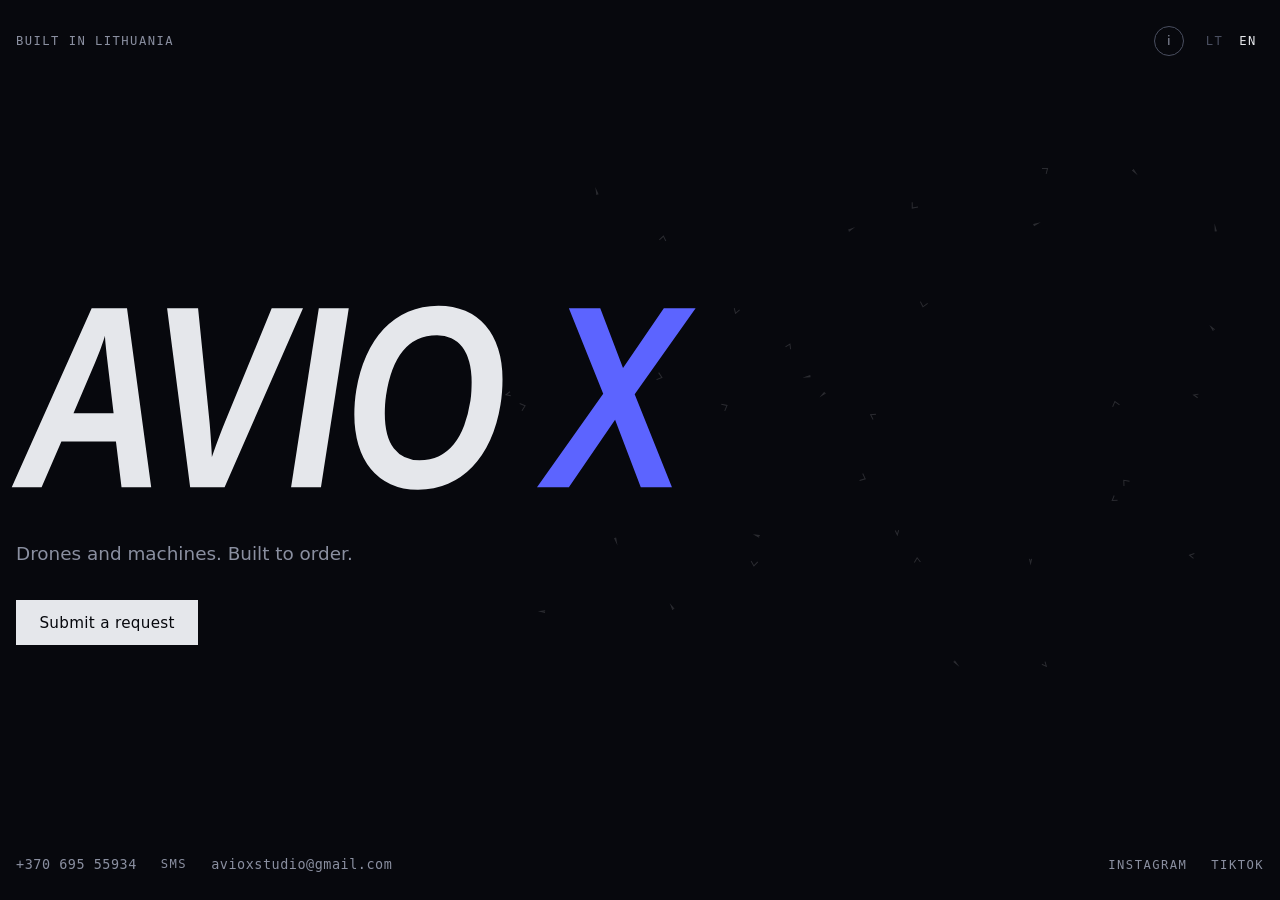
==== commit f94d4d10: "Fix mobile: info and request panels go full-screen with scrolling and a sticky close button Co-Autho" ====
--- a/index.html
+++ b/index.html
@@ -3,7 +3,7 @@
 <head>
 <meta charset="utf-8">
 <meta name="viewport" content="width=device-width,initial-scale=1,viewport-fit=cover">
-<meta http-equiv="Content-Security-Policy" content="default-src 'none'; script-src 'sha256-fiwAqhz4gOK4g3/qz8AybD9M1YzvgANmEg2wUcIVQvM='; style-src 'sha256-z11g4bd23J4SJgQa0OyxISgdMRscM8JFYN9cBx1zPsQ=' https://fonts.googleapis.com; font-src https://fonts.gstatic.com; img-src data:; base-uri 'none'; form-action 'none'; upgrade-insecure-requests">
+<meta http-equiv="Content-Security-Policy" content="default-src 'none'; script-src 'sha256-fiwAqhz4gOK4g3/qz8AybD9M1YzvgANmEg2wUcIVQvM='; style-src 'sha256-n9XbtqUx99J4UieNmyOBgZeQXyrwit2agxrPJkkRF7E=' https://fonts.googleapis.com; font-src https://fonts.gstatic.com; img-src data:; base-uri 'none'; form-action 'none'; upgrade-insecure-requests">
 <meta name="referrer" content="strict-origin-when-cross-origin">
 <title>AVIO X</title>
 <meta name="description" content="Drones and machines, built to order in Lithuania.">
@@ -60,10 +60,12 @@
 :focus-visible{outline:1px solid var(--fog);outline-offset:4px}
 
 /* panels */
-dialog{background:var(--panel);color:var(--fog);border:1px solid var(--line);padding:0;width:min(36rem,calc(100vw - 32px));max-height:min(46rem,calc(100% - 32px))}
+dialog{background:var(--panel);color:var(--fog);border:1px solid var(--line);padding:0;width:min(36rem,calc(100vw - 32px));max-width:calc(100vw - 32px);
+  max-height:calc(100vh - 32px);max-height:calc(100dvh - 32px);overflow:hidden;box-sizing:border-box}
+dialog[open]{display:flex;flex-direction:column}
 dialog::backdrop{background:rgba(4,5,9,.72);backdrop-filter:blur(3px)}
-.pane{display:flex;flex-direction:column;gap:1.25rem;padding:1.75rem;overflow:auto;max-height:inherit;box-sizing:border-box}
-.pane-head{display:flex;justify-content:space-between;align-items:center;gap:1rem}
+.pane{flex:1 1 auto;min-height:0;display:flex;flex-direction:column;gap:1.25rem;padding:0 1.75rem 1.75rem;overflow-y:auto;overscroll-behavior:contain;-webkit-overflow-scrolling:touch;box-sizing:border-box}
+.pane-head{position:sticky;top:0;z-index:1;display:flex;justify-content:space-between;align-items:center;gap:1rem;background:var(--panel);padding-top:1.5rem;padding-bottom:.75rem;margin-bottom:-.5rem}
 .pane h2{margin:0;font-family:var(--display);font-style:italic;font-weight:900;font-stretch:112%;font-size:1.6rem;line-height:1;text-transform:uppercase}
 .close{background:none;border:0;color:var(--mute);font:400 1.6rem/1 var(--body);cursor:pointer;padding:.2rem .4rem}
 .close:hover{color:var(--fog)}
@@ -99,7 +101,9 @@
 
 @media (max-width:560px){
   .bot{flex-direction:column;align-items:flex-start;gap:.9rem}
-  .pane{padding:1.25rem}
+  dialog{width:100%;max-width:100%;height:100vh;height:100dvh;max-height:100vh;max-height:100dvh;margin:0;inset:0;border:0}
+  .pane{padding:0 1.25rem max(1.25rem,env(safe-area-inset-bottom,0px))}
+  .pane-head{padding-top:max(1.25rem,env(safe-area-inset-top,0px))}
 }
 *,*::before,*::after{box-sizing:border-box}body{margin:0}[hidden]{display:none!important}.top{padding-top:max(1.6rem,env(safe-area-inset-top,0px))}.bot{padding-bottom:max(1.6rem,env(safe-area-inset-bottom,0px))}
 </style>
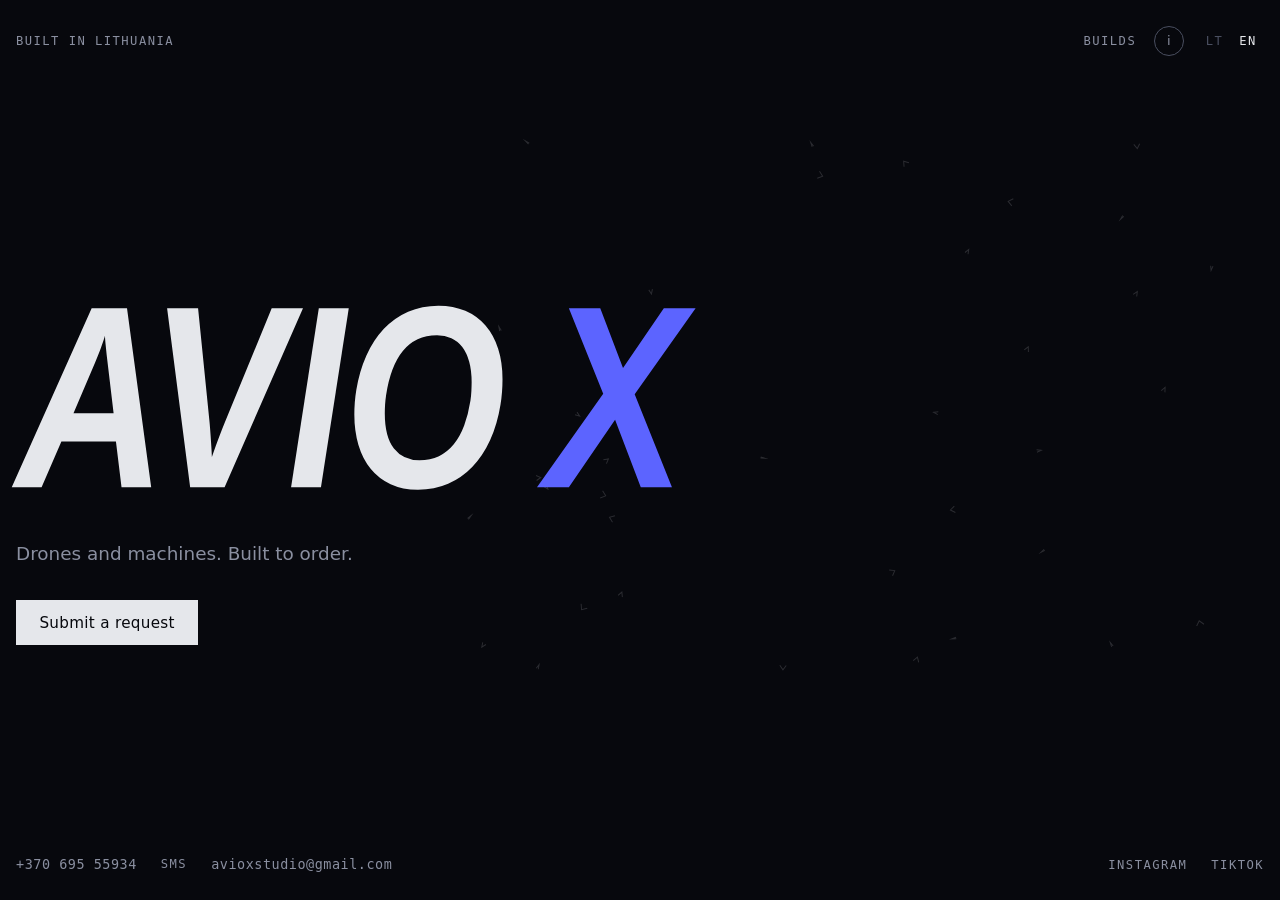
==== commit 786b82ad: "SEO (title, description, canonical, Organization schema, robots.txt, sitemap) + Builds panel (LT/EN," ====
--- a/index.html
+++ b/index.html
@@ -3,15 +3,19 @@
 <head>
 <meta charset="utf-8">
 <meta name="viewport" content="width=device-width,initial-scale=1,viewport-fit=cover">
-<meta http-equiv="Content-Security-Policy" content="default-src 'none'; script-src 'sha256-fiwAqhz4gOK4g3/qz8AybD9M1YzvgANmEg2wUcIVQvM='; style-src 'sha256-n9XbtqUx99J4UieNmyOBgZeQXyrwit2agxrPJkkRF7E=' https://fonts.googleapis.com; font-src https://fonts.gstatic.com; img-src data:; base-uri 'none'; form-action 'none'; upgrade-insecure-requests">
+<meta http-equiv="Content-Security-Policy" content="default-src 'none'; script-src 'sha256-KZsQJkVjg88Vmjkdhz57zcbebDP4ArdN7OhN1GN3slg='; style-src 'sha256-mW1waIunmnnOtM3mnCM+BGbMCRg5KJIq64gsUwlA6CI=' https://fonts.googleapis.com; font-src https://fonts.gstatic.com; img-src 'self' data:; base-uri 'none'; form-action 'none'; upgrade-insecure-requests">
 <meta name="referrer" content="strict-origin-when-cross-origin">
-<title>AVIO X</title>
-<meta name="description" content="Drones and machines, built to order in Lithuania.">
-<meta property="og:title" content="AVIO X">
-<meta property="og:description" content="Drones and machines. Built to order.">
+<title>AvioX | Custom drones and machines, built to order in Lithuania</title>
+<meta name="description" content="AvioX (AVIO X) designs and builds one-off drones, flapping-wing aircraft, fixed-wing UAVs, RC machines and ESP32 electronics to order in Lithuania. Dronai pagal užsakymą.">
+<meta name="robots" content="index,follow">
+<link rel="canonical" href="https://aviox.pro/">
+<meta property="og:site_name" content="AvioX">
+<meta property="og:title" content="AvioX | Drones and machines, built to order">
+<meta property="og:description" content="One-off drones, flapping-wing aircraft and machines, designed and built from zero in Lithuania.">
 <meta property="og:url" content="https://aviox.pro/">
 <meta property="og:type" content="website">
 <meta name="theme-color" content="#07080D">
+<script type="application/ld+json">{"@context":"https://schema.org","@type":"Organization","name":"AvioX","alternateName":["AVIO X","Avio X","AvioX Studio"],"url":"https://aviox.pro/","email":"avioxstudio@gmail.com","telephone":"+37069555934","description":"Custom drones, flapping-wing aircraft, RC machines and ESP32 electronics, built to order in Lithuania.","areaServed":"LT","address":{"@type":"PostalAddress","addressCountry":"LT"},"knowsAbout":["drones","UAV","ornithopter","fixed-wing aircraft","ESP32","RC vehicles"],"sameAs":["https://www.instagram.com/avio_x_ig/","https://www.tiktok.com/@www.aviox.lt","https://github.com/AvioXlt"]}</script>
 <link rel="icon" href="data:image/svg+xml,%3Csvg xmlns='http://www.w3.org/2000/svg' viewBox='0 0 64 64'%3E%3Crect width='64' height='64' fill='%2307080D'/%3E%3Ctext x='32' y='48' font-family='Arial Black,Arial,sans-serif' font-weight='900' font-style='italic' font-size='40' text-anchor='middle' fill='%235C64FF'%3EX%3C/text%3E%3C/svg%3E">
 <link rel="preconnect" href="https://fonts.googleapis.com">
 <link rel="preconnect" href="https://fonts.gstatic.com" crossorigin>
@@ -78,6 +82,24 @@
 .clist dd{margin:0}
 .clist a{color:var(--fog)}
 
+/* builds */
+.tbtn{background:none;border:0;padding:.35rem .2rem;font:inherit;letter-spacing:inherit;text-transform:inherit;color:var(--mute);cursor:pointer;transition:color .2s}
+.tbtn:hover{color:var(--fog)}
+#builds{width:min(56rem,calc(100vw - 32px))}
+.bgrid{display:grid;grid-template-columns:repeat(auto-fill,minmax(15rem,1fr));padding:1px 0 0 1px}
+.bcard{background:var(--panel);display:flex;flex-direction:column;margin:-1px 0 0 -1px;border:1px solid var(--line)}
+.bshot{position:relative;aspect-ratio:4/3;overflow:hidden;background:repeating-linear-gradient(135deg,#0B0D14 0 6px,#0E1018 6px 12px)}
+.bshot img{width:100%;height:100%;object-fit:cover;display:block;filter:grayscale(1) contrast(1.15) brightness(.82);transition:filter .5s}
+.bcard:hover .bshot img{filter:grayscale(.2) contrast(1.05) brightness(.95)}
+.bshot::after{content:"";position:absolute;inset:0;background:linear-gradient(180deg,transparent 55%,rgba(7,8,13,.85));pointer-events:none}
+.bshot .redact{position:absolute;inset:0;display:flex;align-items:center;justify-content:center;font-family:var(--mono);font-size:.7rem;letter-spacing:.2em;text-transform:uppercase;color:var(--dim)}
+.bcap{display:flex;flex-direction:column;gap:.35rem;padding:.9rem 1rem 1.1rem}
+.bcode{display:flex;justify-content:space-between;gap:.5rem;font-family:var(--mono);font-size:.68rem;letter-spacing:.14em;text-transform:uppercase;color:var(--mute)}
+.bcode b{font-weight:400;color:var(--signal)}
+.bname{margin:0;font-family:var(--display);font-style:italic;font-weight:900;font-stretch:112%;font-size:1.05rem;text-transform:uppercase;line-height:1.05;color:var(--fog)}
+.bcap p{font-size:.88rem;line-height:1.45;color:var(--mute)}
+.bnote{font-family:var(--mono);font-size:.72rem;letter-spacing:.08em;color:var(--dim)!important}
+
 /* request form */
 .meta{display:flex;justify-content:space-between;font-family:var(--mono);font-size:.72rem;letter-spacing:.12em;text-transform:uppercase;color:var(--mute)}
 .prog{position:relative;height:2px;background:var(--line);overflow:hidden}
@@ -99,6 +121,7 @@
 .out{display:flex;flex-direction:column;gap:.9rem;border-top:1px solid var(--line);padding-top:1.1rem}
 .out pre{margin:0;white-space:pre-wrap;word-break:break-word;font:400 .85rem/1.5 var(--mono);color:var(--fog);border-left:2px solid var(--signal);padding:.25rem 0 .25rem .9rem}
 
+@media (max-width:380px){.top [data-t="tag"]{display:none}.top{justify-content:flex-end}}
 @media (max-width:560px){
   .bot{flex-direction:column;align-items:flex-start;gap:.9rem}
   dialog{width:100%;max-width:100%;height:100vh;height:100dvh;max-height:100vh;max-height:100dvh;margin:0;inset:0;border:0}
@@ -114,6 +137,7 @@
   <header class="top">
     <span data-t="tag">Built in Lithuania</span>
     <div class="tools">
+      <button class="tbtn" type="button" id="openBuilds" data-t="buildsBtn">Builds</button>
       <button class="info-btn" type="button" id="openInfo" aria-label="More info" data-al="infoLabel">i</button>
       <div class="lang" role="group" aria-label="Language">
         <button type="button" data-lang="lt" aria-pressed="false">LT</button>
@@ -138,6 +162,37 @@
     </nav>
   </footer>
 </main>
+
+<dialog id="builds" aria-labelledby="buildsTitle">
+  <div class="pane">
+    <div class="pane-head"><h2 id="buildsTitle" data-t="buildsTitle">Builds</h2><button class="close" type="button" data-close aria-label="Close">×</button></div>
+    <p data-t="buildsIntro">A few things that left the workshop. Most work stays unpublished.</p>
+    <div class="bgrid">
+      <figure class="bcard" data-slug="ornithopter">
+        <div class="bshot"><span class="redact" data-t="noPhoto">Photo withheld</span></div>
+        <figcaption class="bcap"><span class="bcode">AX-01<b data-t="st_test"></b></span><h3 class="bname" data-t="b1n">Flapping-wing drone</h3><p data-t="b1d">Built to fly by flapping, not spinning. Gearbox, wings and electronics designed and 3D printed in-house. Being built and tested.</p></figcaption>
+      </figure>
+      <figure class="bcard" data-slug="solaruav">
+        <div class="bshot"><span class="redact" data-t="noPhoto">Photo withheld</span></div>
+        <figcaption class="bcap"><span class="bcode">AX-02<b data-t="st_wip"></b></span><h3 class="bname" data-t="b2n">Solar fixed-wing</h3><p data-t="b2d">Fixed-wing airframe with solar cells across the top of the wing.</p></figcaption>
+      </figure>
+      <figure class="bcard" data-slug="rccar">
+        <div class="bshot"><span class="redact" data-t="noPhoto">Photo withheld</span></div>
+        <figcaption class="bcap"><span class="bcode">AX-03<b data-t="st_won"></b></span><h3 class="bname" data-t="b3n">Stored-energy car</h3><p data-t="b3d">No motor, no battery for drive. Stored energy only, steering by microcontroller. Under 300 g. Took 1st place.</p></figcaption>
+      </figure>
+      <figure class="bcard" data-slug="rocket">
+        <div class="bshot"><span class="redact" data-t="noPhoto">Photo withheld</span></div>
+        <figcaption class="bcap"><span class="bcode">AX-04<b data-t="st_done"></b></span><h3 class="bname" data-t="b4n">Rocket launch system</h3><p data-t="b4d">3D printed rocket and pad, armed and fired from a phone over Wi-Fi, with a physical safety switch.</p></figcaption>
+      </figure>
+      <figure class="bcard" data-slug="tracker">
+        <div class="bshot"><span class="redact" data-t="noPhoto">Photo withheld</span></div>
+        <figcaption class="bcap"><span class="bcode">AX-05<b data-t="st_done"></b></span><h3 class="bname" data-t="b5n">High-altitude tracker</h3><p data-t="b5d">LoRa GPS link for a stratospheric balloon, plotted live on a map.</p></figcaption>
+      </figure>
+    </div>
+    <p class="bnote" data-t="buildsNote">Client work is never shown without permission.</p>
+    <div class="row"><button class="btn solid" type="button" id="buildsToReq" data-t="cta">Submit a request</button></div>
+  </div>
+</dialog>
 
 <dialog id="info" aria-labelledby="infoTitle">
   <div class="pane">
@@ -207,6 +262,14 @@
       howH: "How it works", h1: "You describe the job.", h2: "You get a fixed price and a date before anything starts.", h3: "I design, build and test, and send progress videos.", h4: "You get the finished build.",
       knowH: "Good to know", k1: "Flying rules depend on the drone's weight and where you fly. I'll tell you what probably applies, but check with your aviation authority.", k2: "Languages: Lithuanian, English.",
       contactH: "Contact", cPhone: "Phone", cEmail: "Email",
+      buildsBtn: "Builds", buildsTitle: "Builds", buildsIntro: "A few things that left the workshop. Most work stays unpublished.", noPhoto: "Photo withheld",
+      st_test: "In test", st_wip: "In the workshop", st_won: "1st place", st_done: "Built",
+      b1n: "Flapping-wing drone", b1d: "Built to fly by flapping, not spinning. Gearbox, wings and electronics designed and 3D printed in-house. Being built and tested.",
+      b2n: "Solar fixed-wing", b2d: "Fixed-wing airframe with solar cells across the top of the wing.",
+      b3n: "Stored-energy car", b3d: "No motor, no battery for drive. Stored energy only, steering by microcontroller. Under 300 g. Took 1st place.",
+      b4n: "Rocket launch system", b4d: "3D printed rocket and pad, armed and fired from a phone over Wi-Fi, with a physical safety switch.",
+      b5n: "High-altitude tracker", b5d: "LoRa GPS link for a stratospheric balloon, plotted live on a map.",
+      buildsNote: "Client work is never shown without permission.",
       stepOf: "Step {n} of 3", steps: ["The job", "Limits", "You"],
       q1: "What does it have to do?", fJob: "Where it works, what it carries, how long it runs", jobPh: "e.g. film a 2 km stretch of river from above for 30 minutes",
       q2: "Any limits?", fLimits: "Size or weight limits", limitsPh: "e.g. under 250 g, fits in a backpack", fDeadline: "Deadline", deadlinePh: "e.g. end of January", fBudget: "Budget",
@@ -224,6 +287,14 @@
       howH: "Kaip tai vyksta", h1: "Aprašote užduotį.", h2: "Prieš pradedant gaunate fiksuotą kainą ir terminą.", h3: "Projektuoju, gaminu ir testuoju, siunčiu progreso vaizdo įrašus.", h4: "Gaunate paruoštą darbą.",
       knowH: "Verta žinoti", k1: "Skrydžių taisyklės priklauso nuo drono svorio ir vietos, kur skrendate. Pasakysiu, kas greičiausiai taikoma, bet pasitikrinkite Transporto kompetencijų agentūroje.", k2: "Kalbos: lietuvių, anglų.",
       contactH: "Kontaktai", cPhone: "Telefonas", cEmail: "El. paštas",
+      buildsBtn: "Darbai", buildsTitle: "Darbai", buildsIntro: "Keli darbai, kurie paliko dirbtuvę. Dauguma lieka neviešinami.", noPhoto: "Nuotrauka neskelbiama",
+      st_test: "Bandomas", st_wip: "Dirbtuvėje", st_won: "1 vieta", st_done: "Pagamintas",
+      b1n: "Plasnojančių sparnų dronas", b1d: "Sukurtas skristi plasnodamas, o ne sukdamas propelerius. Pavarų dėžė, sparnai ir elektronika suprojektuoti ir atspausdinti savo dirbtuvėje. Kuriamas ir bandomas.",
+      b2n: "Saulės fiksuoto sparno orlaivis", b2d: "Fiksuoto sparno korpusas su saulės elementais ant sparno viršaus.",
+      b3n: "Sukauptos energijos mašina", b3d: "Be variklio ir be baterijos varymui. Tik sukaupta energija, vairuoja mikrovaldiklis. Iki 300 g. Laimėjo 1 vietą.",
+      b4n: "Raketos paleidimo sistema", b4d: "3D spausdinta raketa ir paleidimo aikštelė, užtaisoma ir paleidžiama telefonu per Wi-Fi, su fiziniu saugikliu.",
+      b5n: "Stratosferos sekiklis", b5d: "LoRa GPS ryšys stratosferos balionui, rodomas žemėlapyje realiu laiku.",
+      buildsNote: "Užsakovų darbai be leidimo niekada nerodomi.",
       stepOf: "{n} žingsnis iš 3", steps: ["Užduotis", "Apribojimai", "Jūs"],
       q1: "Ką tai turi daryti?", fJob: "Kur veiks, ką neš, kiek laiko turi veikti", jobPh: "pvz., filmuoti 2 km upės ruožą iš viršaus 30 minučių",
       q2: "Kokie apribojimai?", fLimits: "Dydžio ar svorio apribojimai", limitsPh: "pvz., iki 250 g, telpa į kuprinę", fDeadline: "Terminas", deadlinePh: "pvz., sausio pabaiga", fBudget: "Biudžetas",
@@ -262,6 +333,9 @@
   $("openInfo").addEventListener("click", function(){ open($("info")); });
   $("openReq").addEventListener("click", function(){ open($("req")); setTimeout(function(){ $("f-job").focus(); }, 30); });
   $("infoToReq").addEventListener("click", function(){ close($("info")); open($("req")); });
+  $("openBuilds").addEventListener("click", function(){ open($("builds")); });
+  $("buildsToReq").addEventListener("click", function(){ close($("builds")); open($("req")); });
+  if (location.hash === "#builds") open($("builds"));
   document.querySelectorAll("[data-close]").forEach(function(b){ b.addEventListener("click", function(){ close(b.closest("dialog")); }); });
   document.querySelectorAll("dialog").forEach(function(dlg){ dlg.addEventListener("click", function(e){ if (e.target === dlg) close(dlg); }); });
 
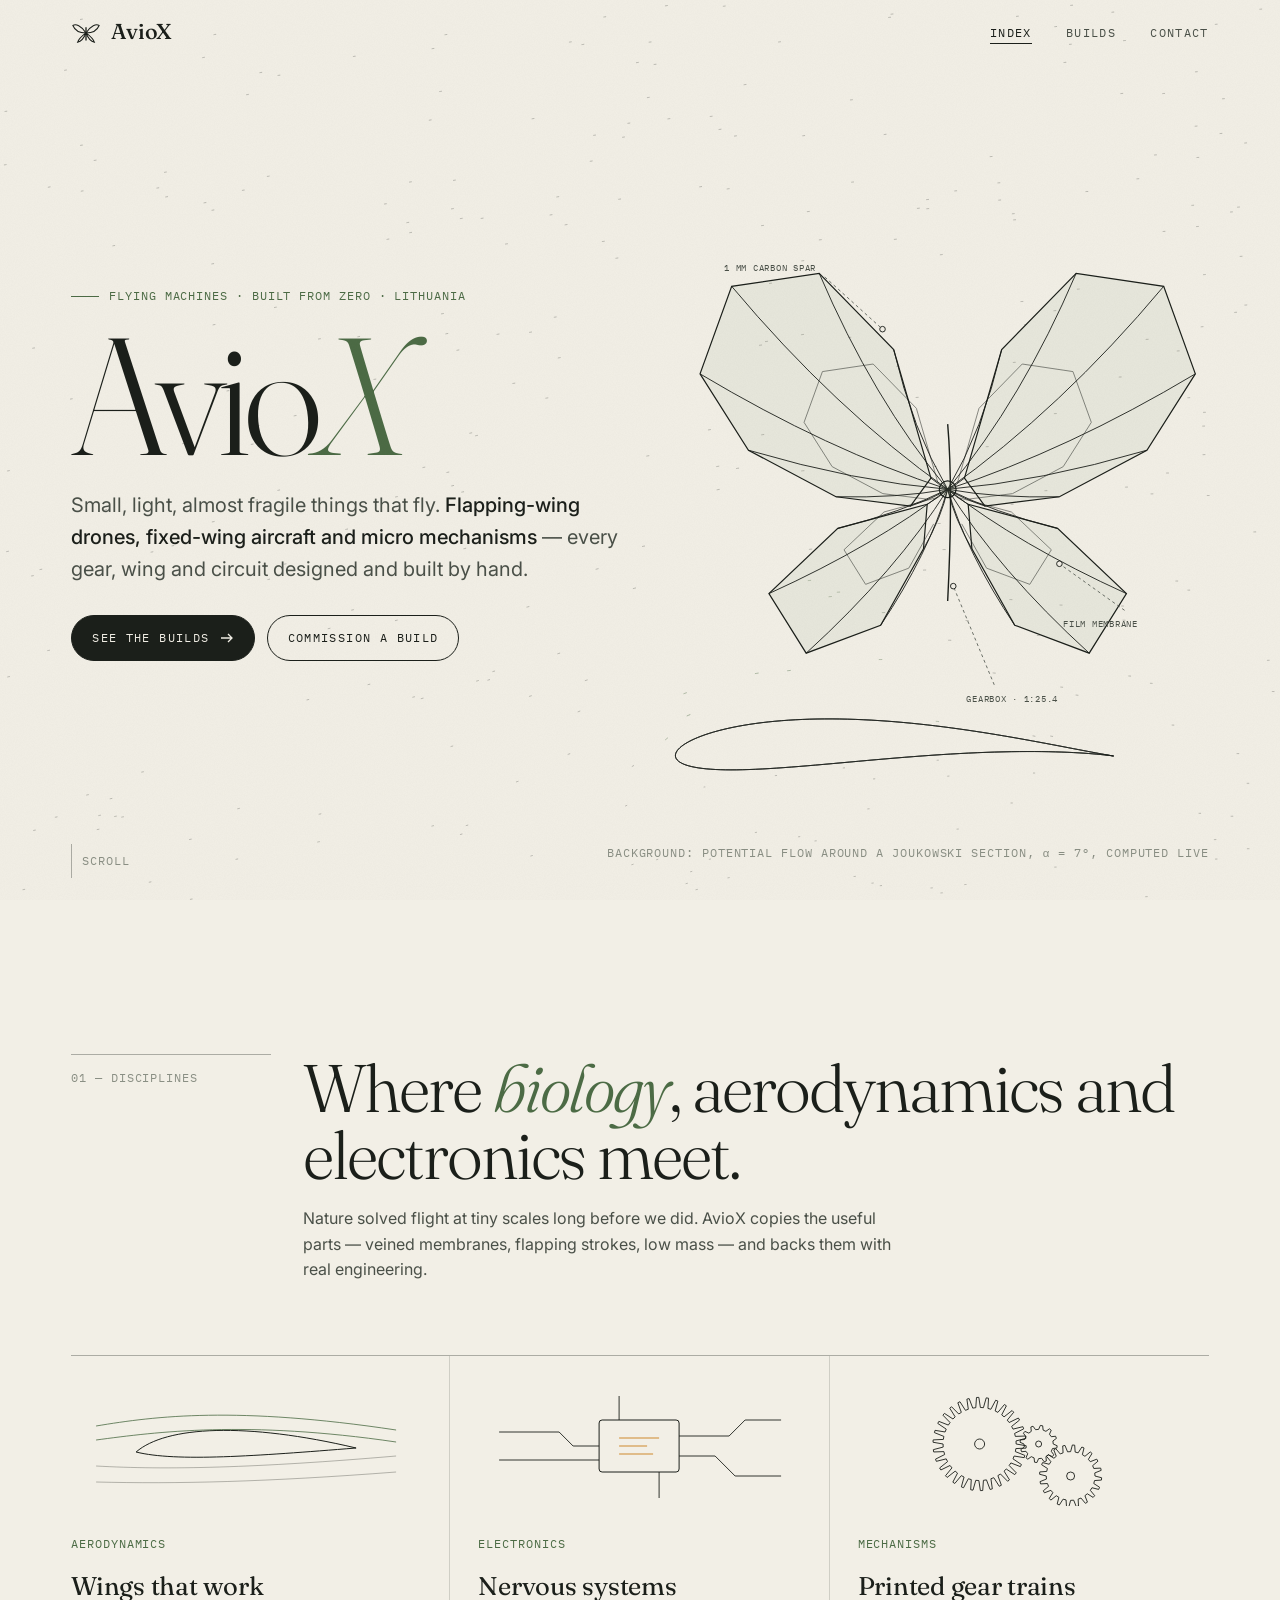
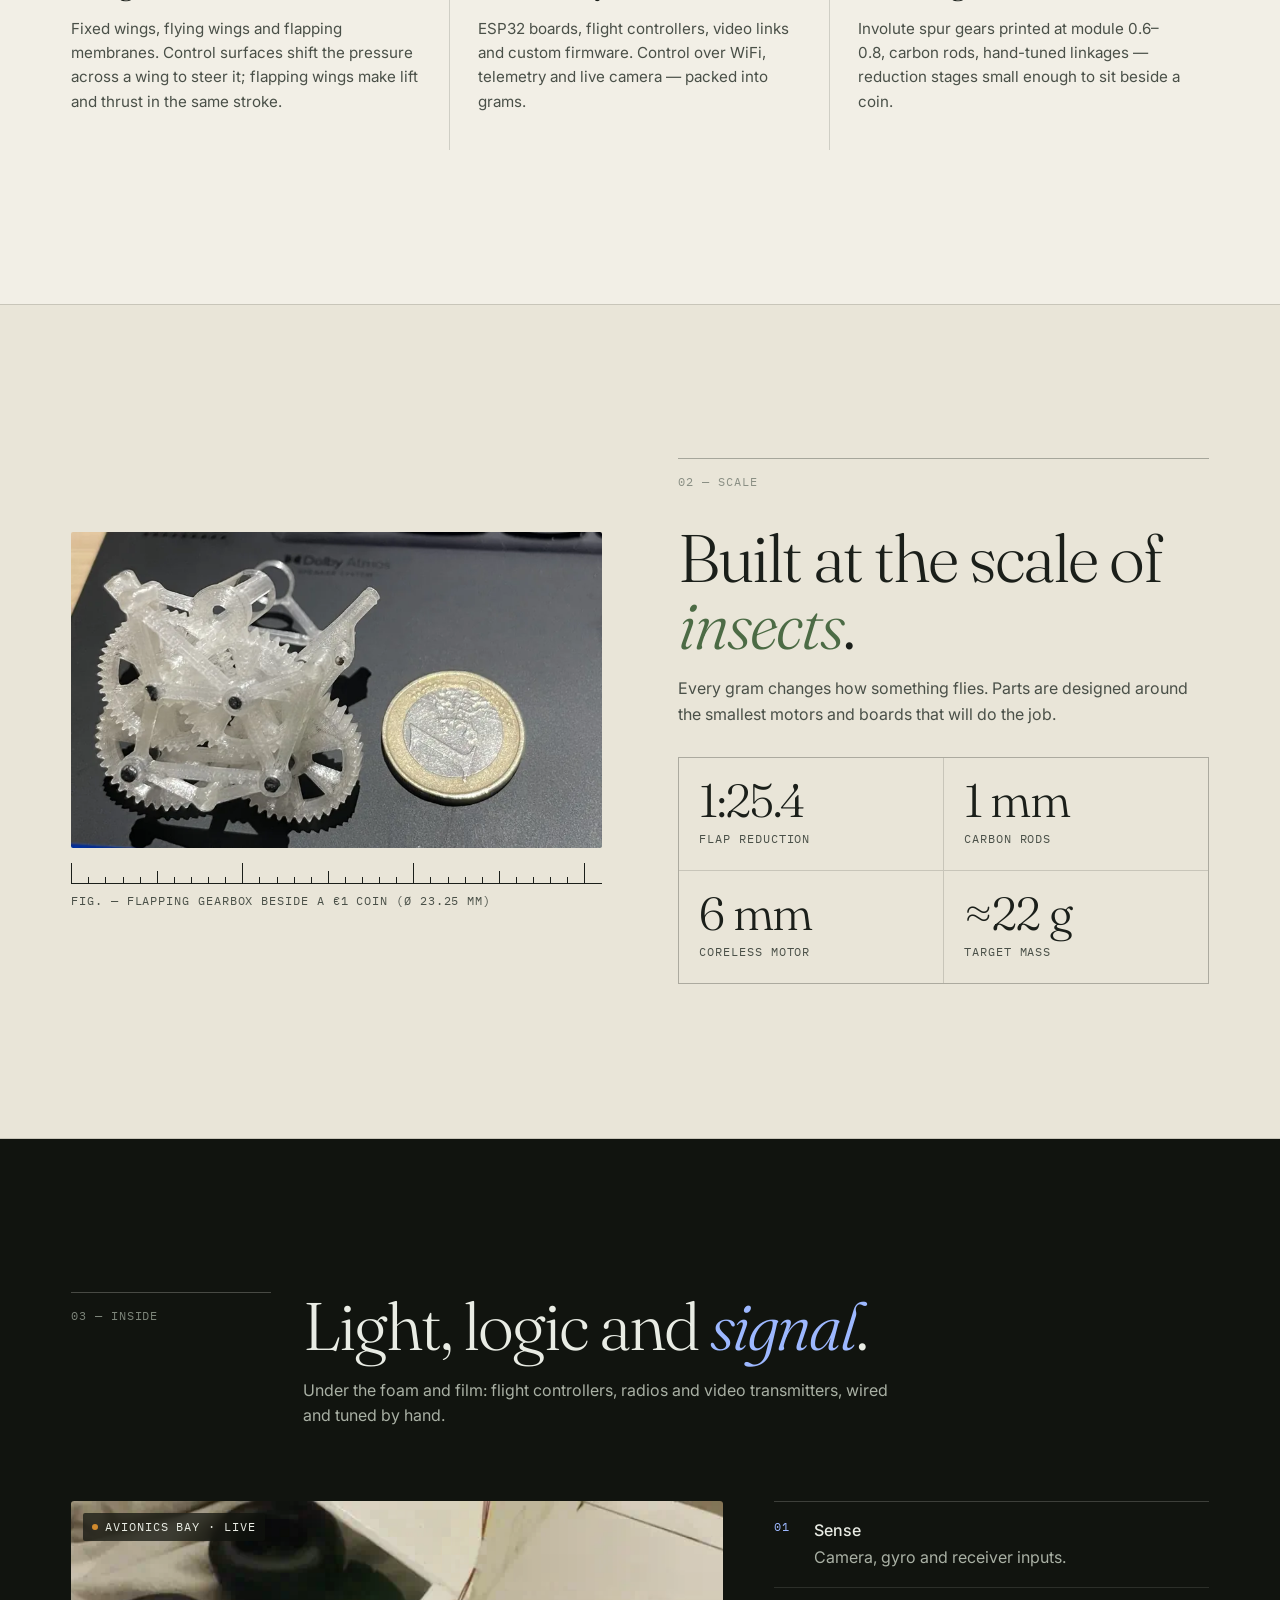
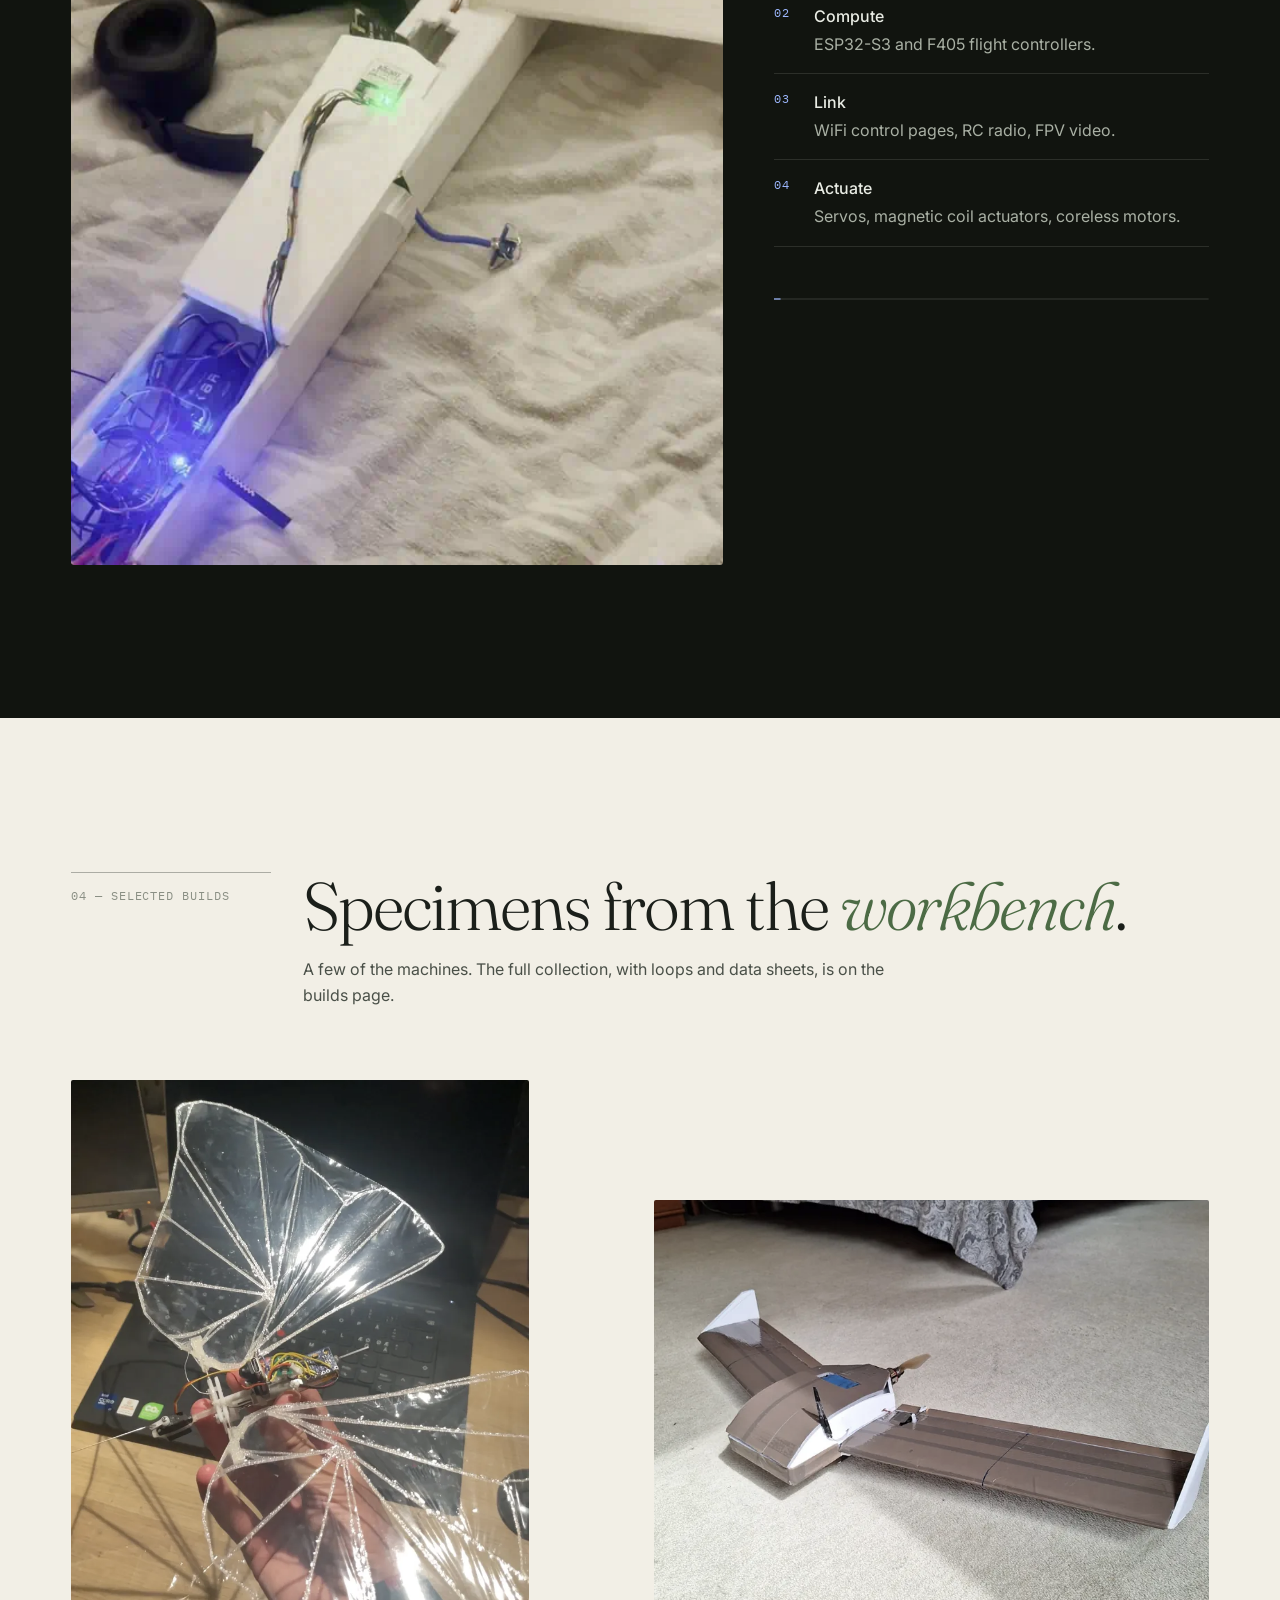
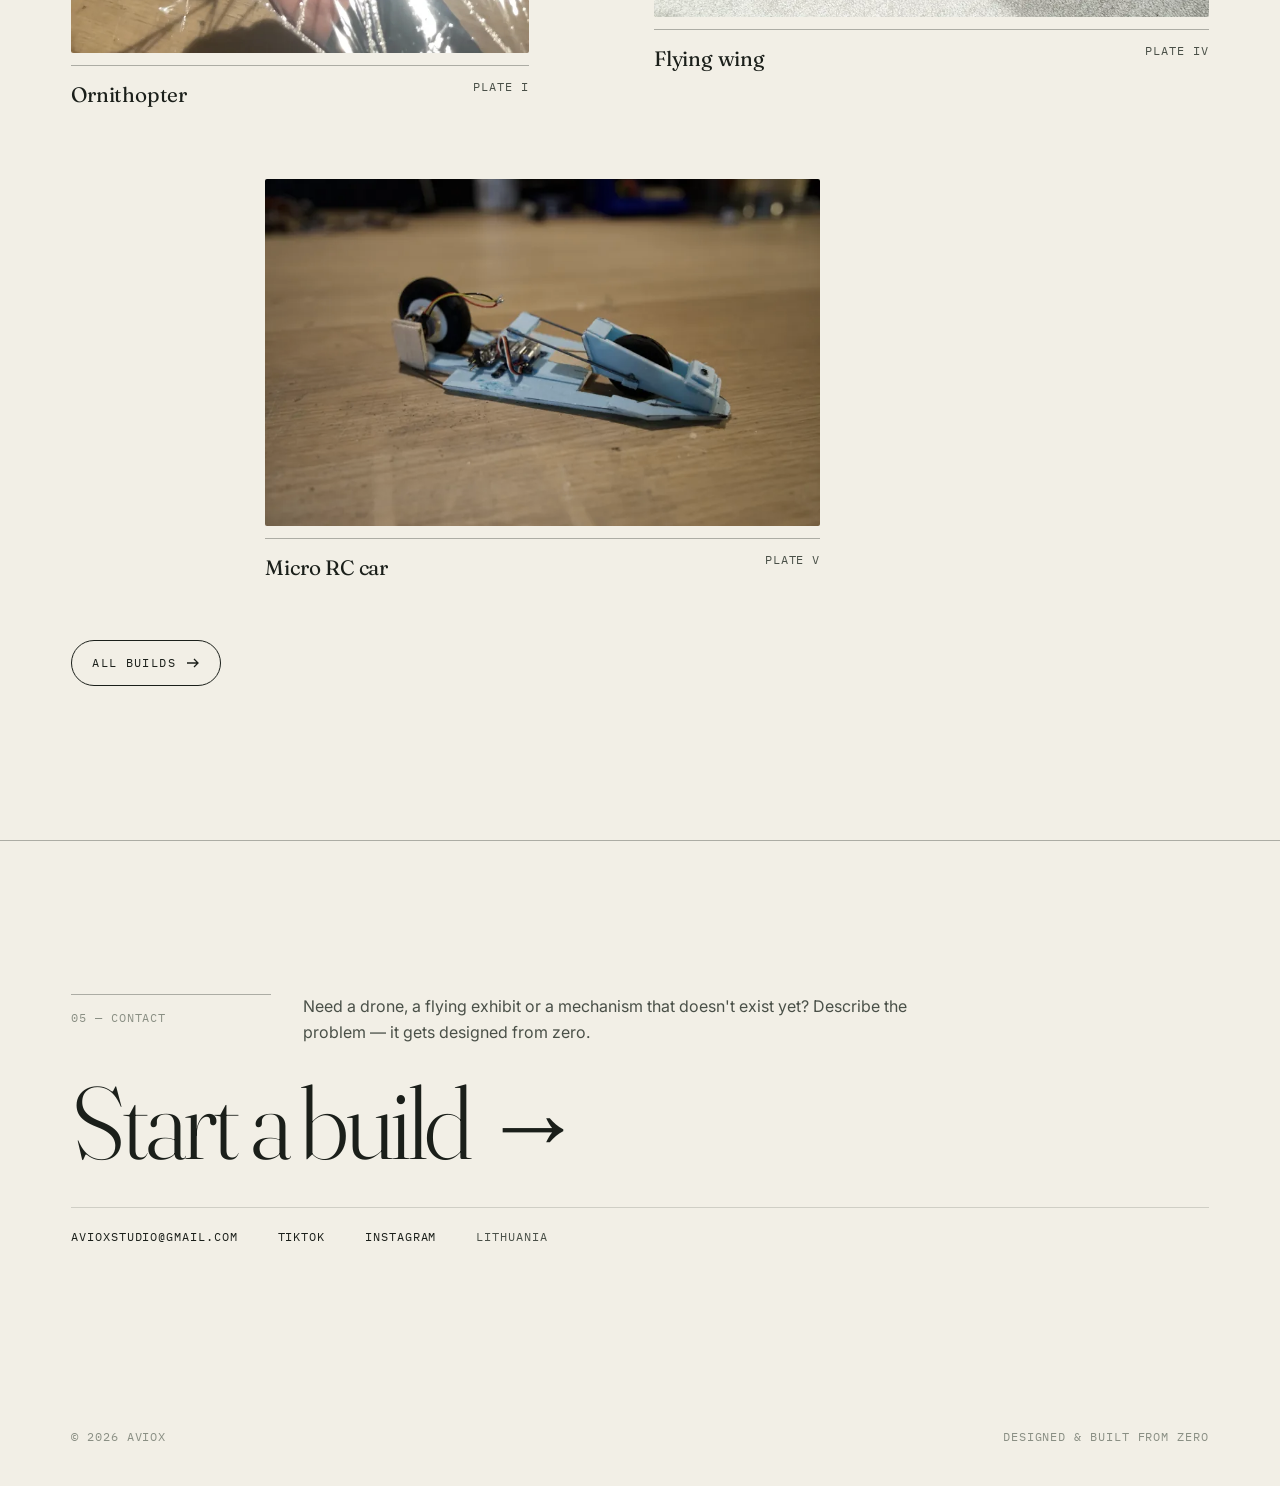
==== commit 26eced20: "Site v6: full homepage + Builds page with photos and animations Replaces the minimal single-file sit" ====
--- a/index.html
+++ b/index.html
@@ -2,437 +2,231 @@
 <html lang="en">
 <head>
 <meta charset="utf-8">
-<meta name="viewport" content="width=device-width,initial-scale=1,viewport-fit=cover">
-<meta http-equiv="Content-Security-Policy" content="default-src 'none'; script-src 'sha256-KZsQJkVjg88Vmjkdhz57zcbebDP4ArdN7OhN1GN3slg='; style-src 'sha256-mW1waIunmnnOtM3mnCM+BGbMCRg5KJIq64gsUwlA6CI=' https://fonts.googleapis.com; font-src https://fonts.gstatic.com; img-src 'self' data:; base-uri 'none'; form-action 'none'; upgrade-insecure-requests">
-<meta name="referrer" content="strict-origin-when-cross-origin">
-<title>AvioX | Custom drones and machines, built to order in Lithuania</title>
-<meta name="description" content="AvioX (AVIO X) designs and builds one-off drones, flapping-wing aircraft, fixed-wing UAVs, RC machines and ESP32 electronics to order in Lithuania. Dronai pagal užsakymą.">
+<meta name="viewport" content="width=device-width,initial-scale=1">
+<title>AvioX — custom drones, ornithopters &amp; flying mechanisms</title>
+<meta name="description" content="AvioX builds small, fragile-looking flying machines from scratch in Lithuania: flapping-wing ornithopters, fixed-wing FPV drones, printed micro gearboxes and ESP32 electronics.">
+<link rel="canonical" href="https://aviox.pro/">
 <meta name="robots" content="index,follow">
-<link rel="canonical" href="https://aviox.pro/">
+<meta name="theme-color" content="#f2efe6">
+<meta property="og:type" content="website">
 <meta property="og:site_name" content="AvioX">
-<meta property="og:title" content="AvioX | Drones and machines, built to order">
-<meta property="og:description" content="One-off drones, flapping-wing aircraft and machines, designed and built from zero in Lithuania.">
+<meta property="og:title" content="AvioX — custom drones &amp; ornithopters">
+<meta property="og:description" content="Flapping-wing drones, fixed-wing FPV aircraft and micro mechanisms, designed and built from scratch.">
 <meta property="og:url" content="https://aviox.pro/">
-<meta property="og:type" content="website">
-<meta name="theme-color" content="#07080D">
-<script type="application/ld+json">{"@context":"https://schema.org","@type":"Organization","name":"AvioX","alternateName":["AVIO X","Avio X","AvioX Studio"],"url":"https://aviox.pro/","email":"avioxstudio@gmail.com","telephone":"+37069555934","description":"Custom drones, flapping-wing aircraft, RC machines and ESP32 electronics, built to order in Lithuania.","areaServed":"LT","address":{"@type":"PostalAddress","addressCountry":"LT"},"knowsAbout":["drones","UAV","ornithopter","fixed-wing aircraft","ESP32","RC vehicles"],"sameAs":["https://www.instagram.com/avio_x_ig/","https://www.tiktok.com/@www.aviox.lt","https://github.com/AvioXlt"]}</script>
-<link rel="icon" href="data:image/svg+xml,%3Csvg xmlns='http://www.w3.org/2000/svg' viewBox='0 0 64 64'%3E%3Crect width='64' height='64' fill='%2307080D'/%3E%3Ctext x='32' y='48' font-family='Arial Black,Arial,sans-serif' font-weight='900' font-style='italic' font-size='40' text-anchor='middle' fill='%235C64FF'%3EX%3C/text%3E%3C/svg%3E">
-<link rel="preconnect" href="https://fonts.googleapis.com">
-<link rel="preconnect" href="https://fonts.gstatic.com" crossorigin>
-<link rel="stylesheet" href="https://fonts.googleapis.com/css2?family=Archivo:ital,wdth,wght@0,100..125,700..900;1,100..125,700..900&family=IBM+Plex+Sans:wght@400;500&family=IBM+Plex+Mono:wght@400&display=swap">
-<style>
-/* Layout: one dark screen. Line + info + language on top, the wide-and-tall AVIO X wordmark with one line and a request button in the middle,
-   every contact option along the bottom. Request and info open as small panels. A faint flock drifts behind. Deliberate single dark look. */
-:root{
-  --night:#07080D; --panel:#0E1018; --fog:#E5E7EB; --mute:#8A8FA0; --dim:#4A4F60; --line:#232633; --signal:#5C64FF;
-  --display:"Archivo","Arial Black",Impact,sans-serif;
-  --body:"IBM Plex Sans",system-ui,-apple-system,"Segoe UI",sans-serif;
-  --mono:"IBM Plex Mono",ui-monospace,Menlo,monospace;
-  color-scheme:dark;
-}
-html,body{height:100%}
-body{background:var(--night);color:var(--fog);font-family:var(--body);overflow:hidden}
-#flock{position:fixed;inset:0;width:100%;height:100%;display:block}
-.stage{position:relative;z-index:1;height:100%;display:grid;grid-template-rows:auto 1fr auto;
-  padding-left:max(16px,env(safe-area-inset-left,0px));padding-right:max(16px,env(safe-area-inset-right,0px));
-  max-width:84rem;margin:0 auto;box-sizing:border-box}
-.top,.bot{display:flex;justify-content:space-between;align-items:center;gap:1rem;padding-block:1.6rem;
-  font-family:var(--mono);font-size:.76rem;letter-spacing:.12em;text-transform:uppercase;color:var(--mute)}
-.tools{display:flex;align-items:center;gap:.9rem}
-.info-btn{display:inline-flex;align-items:center;justify-content:center;width:1.9rem;height:1.9rem;border:1px solid var(--dim);border-radius:50%;
-  background:none;color:var(--mute);font:500 .82rem var(--body);cursor:pointer;transition:border-color .2s,color .2s}
-.info-btn:hover{border-color:var(--fog);color:var(--fog)}
-.lang{display:flex;gap:.1rem}
-.lang button{background:none;border:0;font:inherit;letter-spacing:inherit;color:var(--dim);padding:.35rem .45rem;cursor:pointer;transition:color .2s}
-.lang button:hover{color:var(--mute)}
-.lang button[aria-pressed="true"]{color:var(--fog)}
-.mid{display:flex;flex-direction:column;justify-content:center;align-items:flex-start;gap:2rem;min-width:0}
-.wm{margin:0;padding-top:.35em;font-family:var(--display);font-style:italic;font-weight:900;font-stretch:118%;
-  font-size:clamp(3.4rem,17vw,12.5rem);line-height:.85;letter-spacing:-.005em;white-space:nowrap;
-  transform:scale(1.04,1.3);transform-origin:0 100%}
-.wm .x{color:var(--signal);margin-left:.2em}
-.line{margin:0;max-width:32ch;font-size:clamp(1rem,1.5vw,1.15rem);line-height:1.5;color:var(--mute)}
-.cta{background:var(--fog);color:var(--night);border:1px solid var(--fog);font:500 .95rem var(--body);letter-spacing:.02em;
-  padding:.8rem 1.4rem;cursor:pointer;transition:background .2s,color .2s}
-.cta:hover{background:transparent;color:var(--fog)}
-.bot{flex-wrap:wrap}
-.contacts{display:flex;flex-wrap:wrap;gap:.6rem 1.5rem}
-.bot a{color:var(--mute);text-decoration:none;background:linear-gradient(var(--fog),var(--fog)) 0 100%/0 1px no-repeat;
-  padding-bottom:2px;transition:color .2s,background-size .3s}
-.bot a:hover,.bot a:focus-visible{color:var(--fog);background-size:100% 1px}
-.plain{text-transform:none;letter-spacing:.04em;font-size:.84rem}
-:focus-visible{outline:1px solid var(--fog);outline-offset:4px}
-
-/* panels */
-dialog{background:var(--panel);color:var(--fog);border:1px solid var(--line);padding:0;width:min(36rem,calc(100vw - 32px));max-width:calc(100vw - 32px);
-  max-height:calc(100vh - 32px);max-height:calc(100dvh - 32px);overflow:hidden;box-sizing:border-box}
-dialog[open]{display:flex;flex-direction:column}
-dialog::backdrop{background:rgba(4,5,9,.72);backdrop-filter:blur(3px)}
-.pane{flex:1 1 auto;min-height:0;display:flex;flex-direction:column;gap:1.25rem;padding:0 1.75rem 1.75rem;overflow-y:auto;overscroll-behavior:contain;-webkit-overflow-scrolling:touch;box-sizing:border-box}
-.pane-head{position:sticky;top:0;z-index:1;display:flex;justify-content:space-between;align-items:center;gap:1rem;background:var(--panel);padding-top:1.5rem;padding-bottom:.75rem;margin-bottom:-.5rem}
-.pane h2{margin:0;font-family:var(--display);font-style:italic;font-weight:900;font-stretch:112%;font-size:1.6rem;line-height:1;text-transform:uppercase}
-.close{background:none;border:0;color:var(--mute);font:400 1.6rem/1 var(--body);cursor:pointer;padding:.2rem .4rem}
-.close:hover{color:var(--fog)}
-.pane h3{margin:0;font-family:var(--mono);font-weight:400;font-size:.74rem;letter-spacing:.12em;text-transform:uppercase;color:var(--mute)}
-.pane p,.pane li{margin:0;font-size:.98rem;line-height:1.55;color:#C9CCD4}
-.pane ul,.pane ol{margin:0;padding-left:1.2rem;display:flex;flex-direction:column;gap:.35rem}
-.block{display:flex;flex-direction:column;gap:.6rem}
-.clist{display:grid;grid-template-columns:auto minmax(0,1fr);gap:.45rem 1.25rem;font-size:.95rem}
-.clist dt{color:var(--mute);font-family:var(--mono);font-size:.74rem;letter-spacing:.1em;text-transform:uppercase;padding-top:.15rem}
-.clist dd{margin:0}
-.clist a{color:var(--fog)}
-
-/* builds */
-.tbtn{background:none;border:0;padding:.35rem .2rem;font:inherit;letter-spacing:inherit;text-transform:inherit;color:var(--mute);cursor:pointer;transition:color .2s}
-.tbtn:hover{color:var(--fog)}
-#builds{width:min(56rem,calc(100vw - 32px))}
-.bgrid{display:grid;grid-template-columns:repeat(auto-fill,minmax(15rem,1fr));padding:1px 0 0 1px}
-.bcard{background:var(--panel);display:flex;flex-direction:column;margin:-1px 0 0 -1px;border:1px solid var(--line)}
-.bshot{position:relative;aspect-ratio:4/3;overflow:hidden;background:repeating-linear-gradient(135deg,#0B0D14 0 6px,#0E1018 6px 12px)}
-.bshot img{width:100%;height:100%;object-fit:cover;display:block;filter:grayscale(1) contrast(1.15) brightness(.82);transition:filter .5s}
-.bcard:hover .bshot img{filter:grayscale(.2) contrast(1.05) brightness(.95)}
-.bshot::after{content:"";position:absolute;inset:0;background:linear-gradient(180deg,transparent 55%,rgba(7,8,13,.85));pointer-events:none}
-.bshot .redact{position:absolute;inset:0;display:flex;align-items:center;justify-content:center;font-family:var(--mono);font-size:.7rem;letter-spacing:.2em;text-transform:uppercase;color:var(--dim)}
-.bcap{display:flex;flex-direction:column;gap:.35rem;padding:.9rem 1rem 1.1rem}
-.bcode{display:flex;justify-content:space-between;gap:.5rem;font-family:var(--mono);font-size:.68rem;letter-spacing:.14em;text-transform:uppercase;color:var(--mute)}
-.bcode b{font-weight:400;color:var(--signal)}
-.bname{margin:0;font-family:var(--display);font-style:italic;font-weight:900;font-stretch:112%;font-size:1.05rem;text-transform:uppercase;line-height:1.05;color:var(--fog)}
-.bcap p{font-size:.88rem;line-height:1.45;color:var(--mute)}
-.bnote{font-family:var(--mono);font-size:.72rem;letter-spacing:.08em;color:var(--dim)!important}
-
-/* request form */
-.meta{display:flex;justify-content:space-between;font-family:var(--mono);font-size:.72rem;letter-spacing:.12em;text-transform:uppercase;color:var(--mute)}
-.prog{position:relative;height:2px;background:var(--line);overflow:hidden}
-.prog span{position:absolute;left:0;top:0;bottom:0;width:33.4%;background:var(--signal);transition:width .35s ease}
-.step{display:flex;flex-direction:column;gap:1rem}
-.q{margin:0;font-family:var(--display);font-style:italic;font-weight:900;font-stretch:112%;font-size:1.3rem;text-transform:uppercase;line-height:1.05}
-label{display:flex;flex-direction:column;gap:.4rem;font-family:var(--mono);font-size:.72rem;letter-spacing:.08em;text-transform:uppercase;color:var(--mute)}
-input,select,textarea{font:400 1rem var(--body);text-transform:none;letter-spacing:normal;color:var(--fog);background:#07080D;border:1px solid var(--line);
-  border-radius:0;padding:.7rem .75rem;width:100%;box-sizing:border-box}
-input:focus,select:focus,textarea:focus{outline:none;border-color:var(--signal)}
-textarea{min-height:7rem;resize:vertical}
-::placeholder{color:#5A5F70}
-.row{display:flex;gap:.6rem;flex-wrap:wrap}
-.btn{font:500 .92rem var(--body);padding:.7rem 1.1rem;cursor:pointer;border:1px solid var(--fog);text-decoration:none;display:inline-flex;align-items:center}
-.btn.solid{background:var(--fog);color:var(--night)}
-.btn.line{background:transparent;color:var(--fog);border-color:var(--dim)}
-.btn.line:hover{border-color:var(--fog)}
-.status{margin:0;min-height:1.2em;font-family:var(--mono);font-size:.78rem;color:var(--signal)}
-.out{display:flex;flex-direction:column;gap:.9rem;border-top:1px solid var(--line);padding-top:1.1rem}
-.out pre{margin:0;white-space:pre-wrap;word-break:break-word;font:400 .85rem/1.5 var(--mono);color:var(--fog);border-left:2px solid var(--signal);padding:.25rem 0 .25rem .9rem}
-
-@media (max-width:380px){.top [data-t="tag"]{display:none}.top{justify-content:flex-end}}
-@media (max-width:560px){
-  .bot{flex-direction:column;align-items:flex-start;gap:.9rem}
-  dialog{width:100%;max-width:100%;height:100vh;height:100dvh;max-height:100vh;max-height:100dvh;margin:0;inset:0;border:0}
-  .pane{padding:0 1.25rem max(1.25rem,env(safe-area-inset-bottom,0px))}
-  .pane-head{padding-top:max(1.25rem,env(safe-area-inset-top,0px))}
-}
-*,*::before,*::after{box-sizing:border-box}body{margin:0}[hidden]{display:none!important}.top{padding-top:max(1.6rem,env(safe-area-inset-top,0px))}.bot{padding-bottom:max(1.6rem,env(safe-area-inset-bottom,0px))}
-</style>
+<meta property="og:image" content="https://aviox.pro/media/og.jpg">
+<meta name="twitter:card" content="summary_large_image">
+<link rel="icon" href="favicon.svg" type="image/svg+xml"><link rel="icon" href="favicon-192.png" sizes="192x192" type="image/png"><link rel="apple-touch-icon" href="favicon-192.png">
+<link rel="preconnect" href="https://fonts.googleapis.com"><link rel="preconnect" href="https://fonts.gstatic.com" crossorigin>
+<link href="https://fonts.googleapis.com/css2?family=Fraunces:ital,opsz,wght@0,9..144,300;0,9..144,400;0,9..144,500;1,9..144,300;1,9..144,400&family=IBM+Plex+Mono:wght@400;500&family=Inter:wght@400;500&display=swap" rel="stylesheet">
+<link rel="stylesheet" href="style.css">
+<script type="application/ld+json">
+{"@context":"https://schema.org","@type":"Organization","name":"AvioX","alternateName":["Aviox","AvioX drones"],"url":"https://aviox.pro/","logo":"https://aviox.pro/favicon.svg","image":"https://aviox.pro/media/og.jpg",
+"description":"Custom drones, ornithopters and flying mechanisms designed and built from scratch in Lithuania.","founder":{"@type":"Person","name":"Rapolas"},
+"address":{"@type":"PostalAddress","addressCountry":"LT"},"email":"avioxstudio@gmail.com",
+"sameAs":["https://www.tiktok.com/@www.aviox.lt","https://www.instagram.com/www.aviox.lt/"]}
+</script>
+<script type="application/ld+json">{"@context":"https://schema.org","@type":"WebSite","name":"AvioX","alternateName":"Aviox","url":"https://aviox.pro/"}</script>
 </head>
 <body>
-<canvas id="flock" aria-hidden="true"></canvas>
-<main class="stage">
-  <header class="top">
-    <span data-t="tag">Built in Lithuania</span>
-    <div class="tools">
-      <button class="tbtn" type="button" id="openBuilds" data-t="buildsBtn">Builds</button>
-      <button class="info-btn" type="button" id="openInfo" aria-label="More info" data-al="infoLabel">i</button>
-      <div class="lang" role="group" aria-label="Language">
-        <button type="button" data-lang="lt" aria-pressed="false">LT</button>
-        <button type="button" data-lang="en" aria-pressed="true">EN</button>
-      </div>
-    </div>
-  </header>
-  <section class="mid">
-    <h1 class="wm" aria-label="AvioX">AVIO<span class="x">X</span></h1>
-    <p class="line" data-t="line">Drones and machines. Built to order.</p>
-    <button class="cta" type="button" id="openReq" data-t="cta">Submit a request</button>
-  </section>
-  <footer class="bot">
-    <div class="contacts">
-      <a class="plain" href="tel:+37069555934">+370 695 55934</a>
-      <a href="sms:+37069555934">SMS</a>
-      <a class="plain" href="mailto:avioxstudio@gmail.com">avioxstudio@gmail.com</a>
-    </div>
-    <nav class="contacts">
-      <a href="https://ig.me/m/avio_x_ig" target="_blank" rel="noopener">Instagram</a>
-      <a href="https://www.tiktok.com/@www.aviox.lt" target="_blank" rel="noopener">TikTok</a>
-    </nav>
-  </footer>
+
+<nav class="nav" aria-label="Main">
+  <div class="wrap">
+    <a class="brand" href="./" aria-label="AvioX home">
+      <svg viewBox="0 0 32 32" aria-hidden="true"><path d="M16 17 C11 9 5 7 2 9 C4 14 9 17 16 17Z M16 17 C21 9 27 7 30 9 C28 14 23 17 16 17Z M16 17 C12 20 8 24 7 27 C11 26 14 22 16 17Z M16 17 C20 20 24 24 25 27 C21 26 18 22 16 17Z" fill="none" stroke="currentColor" stroke-width="1.1"/><line x1="16" y1="11" x2="16" y2="25" stroke="currentColor" stroke-width="1.4"/></svg>
+      AvioX
+    </a>
+    <ul>
+      <li><a class="link" href="./" aria-current="page">Index</a></li>
+      <li><a class="link" href="builds.html">Builds</a></li>
+      <li><a class="link" href="#contact">Contact</a></li>
+    </ul>
+  </div>
+</nav>
+
+<header class="hero">
+  <canvas id="flow" aria-hidden="true"></canvas>
+  <div class="wrap">
+    <div class="hero-grid">
+      <div class="rv">
+        <div class="eyebrow mono">Flying machines · built from zero · Lithuania</div>
+        <h1 class="title">Avio<em>X</em></h1>
+        <p class="lede">Small, light, almost fragile things that fly. <strong>Flapping-wing drones, fixed-wing aircraft and micro mechanisms</strong> — every gear, wing and circuit designed and built by hand.</p>
+        <div class="hero-cta">
+          <a class="btn solid" href="builds.html">See the builds <svg viewBox="0 0 14 14"><path d="M1 7h11M8 3l4 4-4 4" fill="none" stroke="currentColor" stroke-width="1.3"/></svg></a>
+          <a class="btn" href="#contact">Commission a build</a>
+        </div>
+      </div>
+      <div class="hero-specimen rv" aria-hidden="true">
+        <svg viewBox="0 0 560 560" data-wing>
+          <path class="body-line" d="M280 230 Q286 300 280 420"/>
+          <circle cx="280" cy="300" r="9" class="membrane"/>
+          <g class="callout">
+            <line x1="148" y1="72" x2="210" y2="128"/><circle cx="210" cy="128" r="3"/>
+            <text x="40" y="66">1 mm carbon spar</text>
+            <line x1="470" y1="430" x2="400" y2="380"/><circle cx="400" cy="380" r="3"/>
+            <text x="404" y="448">film membrane</text>
+            <line x1="330" y1="510" x2="286" y2="404"/><circle cx="286" cy="404" r="3"/>
+            <text x="300" y="528">gearbox · 1:25.4</text>
+          </g>
+        </svg>
+      </div>
+    </div>
+  </div>
+  <div class="hero-foot">
+    <div class="wrap mono">
+      <span class="scroll-cue"><i></i>Scroll</span>
+      <span>Background: potential flow around a Joukowski section, <span style="text-transform:none">α</span> = 7°, computed live</span>
+    </div>
+  </div>
+</header>
+
+<main>
+  <section class="band">
+    <div class="wrap">
+      <div class="sec-head rv">
+        <div class="idx mono">01 — Disciplines</div>
+        <div>
+          <h2>Where <em>biology</em>, aerodynamics and electronics meet.</h2>
+          <p>Nature solved flight at tiny scales long before we did. AvioX copies the useful parts — veined membranes, flapping strokes, low mass — and backs them with real engineering.</p>
+        </div>
+      </div>
+      <div class="disciplines">
+        <article class="disc rv">
+          <svg viewBox="0 0 300 120" class="draw" aria-hidden="true">
+            <path d="M40 66 C70 40 150 36 260 62 C160 70 80 76 40 66Z" fill="none" stroke="#1b1f1a" stroke-width="1"/>
+            <path d="M0 40 C60 30 140 20 300 44" fill="none" stroke="#4c6b45" stroke-width=".8"/>
+            <path d="M0 54 C60 46 150 34 300 56" fill="none" stroke="#4c6b45" stroke-width=".8"/>
+            <path d="M0 80 C70 84 160 82 300 70" fill="none" stroke="#1b1f1a" stroke-width=".6" opacity=".5"/>
+            <path d="M0 96 C80 98 170 96 300 86" fill="none" stroke="#1b1f1a" stroke-width=".6" opacity=".5"/>
+          </svg>
+          <span class="mono">Aerodynamics</span>
+          <h3>Wings that work</h3>
+          <p>Fixed wings, flying wings and flapping membranes. Control surfaces shift the pressure across a wing to steer it; flapping wings make lift and thrust in the same stroke.</p>
+        </article>
+        <article class="disc rv">
+          <svg viewBox="0 0 300 120" class="draw" aria-hidden="true">
+            <rect x="110" y="34" width="80" height="52" rx="3" fill="none" stroke="#1b1f1a"/>
+            <path d="M10 46 H70 L84 60 H110 M10 74 H110 M190 50 H240 L256 34 H292 M190 70 H226 L246 90 H292 M130 34 V10 M170 86 V112" fill="none" stroke="#1b1f1a" stroke-width=".9"/>
+            <path d="M130 52 h40 M130 60 h28 M130 68 h34" fill="none" stroke="#d08a2e" stroke-width="1.1"/>
+          </svg>
+          <span class="mono">Electronics</span>
+          <h3>Nervous systems</h3>
+          <p>ESP32 boards, flight controllers, video links and custom firmware. Control over WiFi, telemetry and live camera — packed into grams.</p>
+        </article>
+        <article class="disc rv">
+          <svg viewBox="0 0 300 120" data-gears="9" aria-hidden="true" style="fill:none;stroke:#1b1f1a;stroke-width:.9">
+            <g data-gear="110 58 30 42" data-period="9"><circle cx="110" cy="58" r="5"/></g>
+            <g data-gear="169 58 12 16.8" data-period="3.6" data-dir="-1"><circle cx="169" cy="58" r="3"/></g>
+            <g data-gear="201 90 20 28" data-period="6"><circle cx="201" cy="90" r="4"/></g>
+          </svg>
+          <span class="mono">Mechanisms</span>
+          <h3>Printed gear trains</h3>
+          <p>Involute spur gears printed at module 0.6–0.8, carbon rods, hand-tuned linkages — reduction stages small enough to sit beside a coin.</p>
+        </article>
+      </div>
+    </div>
+  </section>
+
+  <section class="band scale">
+    <div class="wrap scale-grid">
+      <figure class="rv">
+        <img src="media/gearbox-coin-1600.webp" srcset="media/gearbox-coin-800.webp 800w, media/gearbox-coin-1600.webp 1600w" sizes="(max-width:900px) 100vw, 50vw" alt="Transparent 3D-printed flapping gearbox next to a one euro coin" loading="lazy" width="1110" height="660">
+        <div class="ruler" aria-hidden="true"><i></i><i></i><i></i><i></i><i></i><i></i><i></i><i></i><i></i><i></i><i></i><i></i><i></i><i></i><i></i><i></i><i></i><i></i><i></i><i></i><i></i><i></i><i></i><i></i><i></i><i></i><i></i><i></i><i></i><i></i><i></i></div>
+        <figcaption class="mono muted" style="margin-top:8px">Fig. — flapping gearbox beside a €1 coin (Ø 23.25 mm)</figcaption>
+      </figure>
+      <div class="rv">
+        <div class="sec-head" style="grid-template-columns:1fr;margin-bottom:0">
+          <div class="idx mono">02 — Scale</div>
+          <div>
+            <h2>Built at the scale of <em>insects</em>.</h2>
+            <p>Every gram changes how something flies. Parts are designed around the smallest motors and boards that will do the job.</p>
+          </div>
+        </div>
+        <div class="stats">
+          <div class="stat"><b>1:25.4</b><span class="mono">flap reduction</span></div>
+          <div class="stat"><b>1 mm</b><span class="mono">carbon rods</span></div>
+          <div class="stat"><b>6 mm</b><span class="mono">coreless motor</span></div>
+          <div class="stat"><b>≈22 g</b><span class="mono">target mass</span></div>
+        </div>
+      </div>
+    </div>
+  </section>
+
+  <section class="band lab">
+    <div class="wrap">
+      <div class="sec-head rv">
+        <div class="idx mono">03 — Inside</div>
+        <div>
+          <h2>Light, logic and <em>signal</em>.</h2>
+          <p>Under the foam and film: flight controllers, radios and video transmitters, wired and tuned by hand.</p>
+        </div>
+      </div>
+      <div class="lab-grid">
+        <div class="loop rv" style="aspect-ratio:640/652">
+          <img src="media/avionics-glow.webp" alt="Flight controller LEDs glowing inside a fixed-wing drone fuselage" loading="lazy" width="640" height="652">
+          <span class="tag mono">Avionics bay · live</span>
+        </div>
+        <div class="rv">
+          <ul class="signal">
+            <li><span class="n mono">01</span><div><b>Sense</b><span class="muted">Camera, gyro and receiver inputs.</span></div></li>
+            <li><span class="n mono">02</span><div><b>Compute</b><span class="muted">ESP32-S3 and F405 flight controllers.</span></div></li>
+            <li><span class="n mono">03</span><div><b>Link</b><span class="muted">WiFi control pages, RC radio, FPV video.</span></div></li>
+            <li><span class="n mono">04</span><div><b>Actuate</b><span class="muted">Servos, magnetic coil actuators, coreless motors.</span></div></li>
+          </ul>
+          <svg class="trace" viewBox="0 0 400 60" preserveAspectRatio="none" aria-hidden="true">
+            <path class="base" d="M0 30 H400"/>
+            <path d="M0 30 H60 L70 10 L80 50 L90 30 H150 L156 22 L162 38 L168 30 H240 L250 6 L262 54 L272 30 H330 L336 24 L342 36 L348 30 H400"/>
+          </svg>
+        </div>
+      </div>
+    </div>
+  </section>
+
+  <section class="band">
+    <div class="wrap">
+      <div class="sec-head rv">
+        <div class="idx mono">04 — Selected builds</div>
+        <div>
+          <h2>Specimens from the <em>workbench</em>.</h2>
+          <p>A few of the machines. The full collection, with loops and data sheets, is on the builds page.</p>
+        </div>
+      </div>
+      <div class="plates">
+        <a class="plate rv" href="builds.html#ornithopter">
+          <div class="frame"><img src="media/ornithopter-wings-800.webp" alt="Ornithopter with clear veined film wings and ESP32 electronics" loading="lazy" width="800" height="1049"></div>
+          <div class="cap"><h3>Ornithopter</h3><span class="mono muted">Plate I</span></div>
+        </a>
+        <a class="plate rv" href="builds.html#fpv-wing">
+          <div class="frame"><img src="media/flying-wing-800.webp" alt="Flying-wing drone with winglets and pusher propeller" loading="lazy" width="800" height="800"></div>
+          <div class="cap"><h3>Flying wing</h3><span class="mono muted">Plate IV</span></div>
+        </a>
+        <a class="plate rv" href="builds.html#micro-car">
+          <div class="frame"><img src="media/micro-car-800.webp" alt="Micro RC car with a foam chassis" loading="lazy" width="800" height="533"></div>
+          <div class="cap"><h3>Micro RC car</h3><span class="mono muted">Plate V</span></div>
+        </a>
+      </div>
+      <div style="margin-top:56px" class="rv"><a class="btn" href="builds.html">All builds <svg viewBox="0 0 14 14"><path d="M1 7h11M8 3l4 4-4 4" fill="none" stroke="currentColor" stroke-width="1.3"/></svg></a></div>
+    </div>
+  </section>
+
+  <section class="band contact" id="contact">
+    <div class="wrap">
+      <div class="sec-head rv" style="margin-bottom:28px">
+        <div class="idx mono">05 — Contact</div>
+        <p class="muted" style="margin:0">Need a drone, a flying exhibit or a mechanism that doesn't exist yet? Describe the problem — it gets designed from zero.</p>
+      </div>
+      <h2 class="rv"><a href="mailto:avioxstudio@gmail.com">Start a build →</a></h2>
+      <div class="contact-row mono rv">
+        <a href="mailto:avioxstudio@gmail.com">avioxstudio@gmail.com</a>
+        <a href="https://www.tiktok.com/@www.aviox.lt" rel="me noopener" target="_blank">TikTok</a>
+        <a href="https://www.instagram.com/www.aviox.lt/" rel="me noopener" target="_blank">Instagram</a>
+        <span class="muted">Lithuania</span>
+      </div>
+    </div>
+  </section>
 </main>
 
-<dialog id="builds" aria-labelledby="buildsTitle">
-  <div class="pane">
-    <div class="pane-head"><h2 id="buildsTitle" data-t="buildsTitle">Builds</h2><button class="close" type="button" data-close aria-label="Close">×</button></div>
-    <p data-t="buildsIntro">A few things that left the workshop. Most work stays unpublished.</p>
-    <div class="bgrid">
-      <figure class="bcard" data-slug="ornithopter">
-        <div class="bshot"><span class="redact" data-t="noPhoto">Photo withheld</span></div>
-        <figcaption class="bcap"><span class="bcode">AX-01<b data-t="st_test"></b></span><h3 class="bname" data-t="b1n">Flapping-wing drone</h3><p data-t="b1d">Built to fly by flapping, not spinning. Gearbox, wings and electronics designed and 3D printed in-house. Being built and tested.</p></figcaption>
-      </figure>
-      <figure class="bcard" data-slug="solaruav">
-        <div class="bshot"><span class="redact" data-t="noPhoto">Photo withheld</span></div>
-        <figcaption class="bcap"><span class="bcode">AX-02<b data-t="st_wip"></b></span><h3 class="bname" data-t="b2n">Solar fixed-wing</h3><p data-t="b2d">Fixed-wing airframe with solar cells across the top of the wing.</p></figcaption>
-      </figure>
-      <figure class="bcard" data-slug="rccar">
-        <div class="bshot"><span class="redact" data-t="noPhoto">Photo withheld</span></div>
-        <figcaption class="bcap"><span class="bcode">AX-03<b data-t="st_won"></b></span><h3 class="bname" data-t="b3n">Stored-energy car</h3><p data-t="b3d">No motor, no battery for drive. Stored energy only, steering by microcontroller. Under 300 g. Took 1st place.</p></figcaption>
-      </figure>
-      <figure class="bcard" data-slug="rocket">
-        <div class="bshot"><span class="redact" data-t="noPhoto">Photo withheld</span></div>
-        <figcaption class="bcap"><span class="bcode">AX-04<b data-t="st_done"></b></span><h3 class="bname" data-t="b4n">Rocket launch system</h3><p data-t="b4d">3D printed rocket and pad, armed and fired from a phone over Wi-Fi, with a physical safety switch.</p></figcaption>
-      </figure>
-      <figure class="bcard" data-slug="tracker">
-        <div class="bshot"><span class="redact" data-t="noPhoto">Photo withheld</span></div>
-        <figcaption class="bcap"><span class="bcode">AX-05<b data-t="st_done"></b></span><h3 class="bname" data-t="b5n">High-altitude tracker</h3><p data-t="b5d">LoRa GPS link for a stratospheric balloon, plotted live on a map.</p></figcaption>
-      </figure>
-    </div>
-    <p class="bnote" data-t="buildsNote">Client work is never shown without permission.</p>
-    <div class="row"><button class="btn solid" type="button" id="buildsToReq" data-t="cta">Submit a request</button></div>
-  </div>
-</dialog>
-
-<dialog id="info" aria-labelledby="infoTitle">
-  <div class="pane">
-    <div class="pane-head"><h2 id="infoTitle" data-t="infoTitle">About AVIO X</h2><button class="close" type="button" data-close aria-label="Close">×</button></div>
-    <p data-t="about">An independent drone and machine workshop in Lithuania. Every build is designed and made from zero for one specific job.</p>
-    <div class="block"><h3 data-t="whatH">What I build</h3>
-      <ul><li data-t="w1">Fixed-wing UAVs</li><li data-t="w2">Nature-inspired and flapping-wing drones</li><li data-t="w3">RC vehicles and mechanisms</li><li data-t="w4">Electronics and control: ESP32, telemetry, live camera</li></ul></div>
-    <div class="block"><h3 data-t="howH">How it works</h3>
-      <ol><li data-t="h1">You describe the job.</li><li data-t="h2">You get a fixed price and a date before anything starts.</li><li data-t="h3">I design, build and test, and send progress videos.</li><li data-t="h4">You get the finished build.</li></ol></div>
-    <div class="block"><h3 data-t="knowH">Good to know</h3>
-      <p data-t="k1">Flying rules depend on the drone's weight and where you fly. I'll tell you what probably applies, but check with your aviation authority.</p>
-      <p data-t="k2">Languages: Lithuanian, English.</p></div>
-    <div class="block"><h3 data-t="contactH">Contact</h3>
-      <dl class="clist">
-        <dt data-t="cPhone">Phone</dt><dd><a href="tel:+37069555934">+370 695 55934</a> · <a href="sms:+37069555934">SMS</a></dd>
-        <dt data-t="cEmail">Email</dt><dd><a href="mailto:avioxstudio@gmail.com">avioxstudio@gmail.com</a></dd>
-        <dt>Instagram</dt><dd><a href="https://www.instagram.com/avio_x_ig/" target="_blank" rel="noopener">@avio_x_ig</a></dd>
-        <dt>TikTok</dt><dd><a href="https://www.tiktok.com/@www.aviox.lt" target="_blank" rel="noopener">@www.aviox.lt</a></dd>
-      </dl></div>
-    <div class="row"><button class="btn solid" type="button" id="infoToReq" data-t="cta">Submit a request</button></div>
-  </div>
-</dialog>
-
-<dialog id="req" aria-labelledby="reqTitle">
-  <form class="pane" id="reqForm" novalidate>
-    <div class="pane-head"><h2 id="reqTitle" data-t="cta">Submit a request</h2><button class="close" type="button" data-close aria-label="Close">×</button></div>
-    <div class="meta"><span id="stepOf">Step 1 of 3</span><span id="stepName">The job</span></div>
-    <div class="prog" aria-hidden="true"><span id="bar"></span></div>
-    <div class="step" data-step="1">
-      <p class="q" data-t="q1">What does it have to do?</p>
-      <label for="f-job"><span data-t="fJob">Where it works, what it carries, how long it runs</span><textarea id="f-job" rows="5" data-ph="jobPh"></textarea></label>
-    </div>
-    <div class="step" data-step="2" hidden>
-      <p class="q" data-t="q2">Any limits?</p>
-      <label for="f-limits"><span data-t="fLimits">Size or weight limits</span><input id="f-limits" data-ph="limitsPh"></label>
-      <label for="f-deadline"><span data-t="fDeadline">Deadline</span><input id="f-deadline" data-ph="deadlinePh"></label>
-      <label for="f-budget"><span data-t="fBudget">Budget</span><select id="f-budget"><option value="0"></option><option value="1"></option><option value="2"></option><option value="3"></option><option value="4"></option></select></label>
-    </div>
-    <div class="step" data-step="3" hidden>
-      <p class="q" data-t="q3">Who's asking?</p>
-      <label for="f-name"><span data-t="fName">Name or company</span><input id="f-name" autocomplete="name"></label>
-      <label for="f-contact"><span data-t="fContact">How to reach you</span><input id="f-contact" data-ph="contactPh" autocomplete="email"></label>
-    </div>
-    <div class="row"><button class="btn line" type="button" id="back" hidden data-t="back">Back</button><button class="btn solid" type="submit" id="next">Next</button></div>
-    <p class="status" id="status" role="status"></p>
-    <div class="out" id="out" hidden>
-      <p data-t="ready">Your request is ready. Send it whichever way suits you:</p>
-      <pre id="msg"></pre>
-      <div class="row">
-        <a class="btn solid" id="sendMail" href="mailto:avioxstudio@gmail.com" data-t="sendMail">Send by email</a>
-        <a class="btn line" id="sendSms" href="sms:+37069555934" data-t="sendSms">Send as SMS</a>
-        <button class="btn line" type="button" id="sendIg" data-t="sendIg">Copy + Instagram</button>
-        <a class="btn line" href="tel:+37069555934" data-t="call">Call</a>
-      </div>
-    </div>
-  </form>
-</dialog>
-
-<script>
-(function(){
-  var EMAIL = "avioxstudio@gmail.com", PHONE = "+37069555934", IG = "https://ig.me/m/avio_x_ig";
-  var T = {
-    en: {
-      tag: "Built in Lithuania", line: "Drones and machines. Built to order.", cta: "Submit a request", infoLabel: "More info",
-      infoTitle: "About AVIO X", about: "An independent drone and machine workshop in Lithuania. Every build is designed and made from zero for one specific job.",
-      whatH: "What I build", w1: "Fixed-wing UAVs", w2: "Nature-inspired and flapping-wing drones", w3: "RC vehicles and mechanisms", w4: "Electronics and control: ESP32, telemetry, live camera",
-      howH: "How it works", h1: "You describe the job.", h2: "You get a fixed price and a date before anything starts.", h3: "I design, build and test, and send progress videos.", h4: "You get the finished build.",
-      knowH: "Good to know", k1: "Flying rules depend on the drone's weight and where you fly. I'll tell you what probably applies, but check with your aviation authority.", k2: "Languages: Lithuanian, English.",
-      contactH: "Contact", cPhone: "Phone", cEmail: "Email",
-      buildsBtn: "Builds", buildsTitle: "Builds", buildsIntro: "A few things that left the workshop. Most work stays unpublished.", noPhoto: "Photo withheld",
-      st_test: "In test", st_wip: "In the workshop", st_won: "1st place", st_done: "Built",
-      b1n: "Flapping-wing drone", b1d: "Built to fly by flapping, not spinning. Gearbox, wings and electronics designed and 3D printed in-house. Being built and tested.",
-      b2n: "Solar fixed-wing", b2d: "Fixed-wing airframe with solar cells across the top of the wing.",
-      b3n: "Stored-energy car", b3d: "No motor, no battery for drive. Stored energy only, steering by microcontroller. Under 300 g. Took 1st place.",
-      b4n: "Rocket launch system", b4d: "3D printed rocket and pad, armed and fired from a phone over Wi-Fi, with a physical safety switch.",
-      b5n: "High-altitude tracker", b5d: "LoRa GPS link for a stratospheric balloon, plotted live on a map.",
-      buildsNote: "Client work is never shown without permission.",
-      stepOf: "Step {n} of 3", steps: ["The job", "Limits", "You"],
-      q1: "What does it have to do?", fJob: "Where it works, what it carries, how long it runs", jobPh: "e.g. film a 2 km stretch of river from above for 30 minutes",
-      q2: "Any limits?", fLimits: "Size or weight limits", limitsPh: "e.g. under 250 g, fits in a backpack", fDeadline: "Deadline", deadlinePh: "e.g. end of January", fBudget: "Budget",
-      b: ["Not sure yet", "Under €300", "€300–1,000", "€1,000–3,000", "Over €3,000"],
-      q3: "Who's asking?", fName: "Name or company", fContact: "How to reach you", contactPh: "Phone, email or @handle",
-      next: "Next", back: "Back", write: "Write my request", needJob: "Describe what it has to do first.", needYou: "Add your name and how to reach you.",
-      ready: "Your request is ready. Send it whichever way suits you:", sendMail: "Send by email", sendSms: "Send as SMS", sendIg: "Copy + Instagram", call: "Call",
-      copied: "Copied. Paste it into the Instagram chat.", noCopy: "Couldn't copy. Select the text above and copy it manually.",
-      mHi: "Hi AvioX, I'd like a custom build.", mJob: "What it has to do", mLimits: "Limits", mDeadline: "Deadline", mBudget: "Budget", mFrom: "From", mContact: "Contact", mSubject: "Custom build request"
-    },
-    lt: {
-      tag: "Sukurta Lietuvoje", line: "Dronai ir mašinos. Kuriami pagal užsakymą.", cta: "Pateikti užklausą", infoLabel: "Daugiau informacijos",
-      infoTitle: "Apie AVIO X", about: "Nepriklausoma dronų ir mašinų dirbtuvė Lietuvoje. Kiekvienas projektas suprojektuojamas ir pagaminamas nuo nulio vienai konkrečiai užduočiai.",
-      whatH: "Ką kuriu", w1: "Fiksuoto sparno dronus (UAV)", w2: "Gamtos įkvėptus ir plasnojančių sparnų dronus", w3: "RC transporto priemones ir mechanizmus", w4: "Elektroniką ir valdymą: ESP32, telemetrija, tiesioginis vaizdas",
-      howH: "Kaip tai vyksta", h1: "Aprašote užduotį.", h2: "Prieš pradedant gaunate fiksuotą kainą ir terminą.", h3: "Projektuoju, gaminu ir testuoju, siunčiu progreso vaizdo įrašus.", h4: "Gaunate paruoštą darbą.",
-      knowH: "Verta žinoti", k1: "Skrydžių taisyklės priklauso nuo drono svorio ir vietos, kur skrendate. Pasakysiu, kas greičiausiai taikoma, bet pasitikrinkite Transporto kompetencijų agentūroje.", k2: "Kalbos: lietuvių, anglų.",
-      contactH: "Kontaktai", cPhone: "Telefonas", cEmail: "El. paštas",
-      buildsBtn: "Darbai", buildsTitle: "Darbai", buildsIntro: "Keli darbai, kurie paliko dirbtuvę. Dauguma lieka neviešinami.", noPhoto: "Nuotrauka neskelbiama",
-      st_test: "Bandomas", st_wip: "Dirbtuvėje", st_won: "1 vieta", st_done: "Pagamintas",
-      b1n: "Plasnojančių sparnų dronas", b1d: "Sukurtas skristi plasnodamas, o ne sukdamas propelerius. Pavarų dėžė, sparnai ir elektronika suprojektuoti ir atspausdinti savo dirbtuvėje. Kuriamas ir bandomas.",
-      b2n: "Saulės fiksuoto sparno orlaivis", b2d: "Fiksuoto sparno korpusas su saulės elementais ant sparno viršaus.",
-      b3n: "Sukauptos energijos mašina", b3d: "Be variklio ir be baterijos varymui. Tik sukaupta energija, vairuoja mikrovaldiklis. Iki 300 g. Laimėjo 1 vietą.",
-      b4n: "Raketos paleidimo sistema", b4d: "3D spausdinta raketa ir paleidimo aikštelė, užtaisoma ir paleidžiama telefonu per Wi-Fi, su fiziniu saugikliu.",
-      b5n: "Stratosferos sekiklis", b5d: "LoRa GPS ryšys stratosferos balionui, rodomas žemėlapyje realiu laiku.",
-      buildsNote: "Užsakovų darbai be leidimo niekada nerodomi.",
-      stepOf: "{n} žingsnis iš 3", steps: ["Užduotis", "Apribojimai", "Jūs"],
-      q1: "Ką tai turi daryti?", fJob: "Kur veiks, ką neš, kiek laiko turi veikti", jobPh: "pvz., filmuoti 2 km upės ruožą iš viršaus 30 minučių",
-      q2: "Kokie apribojimai?", fLimits: "Dydžio ar svorio apribojimai", limitsPh: "pvz., iki 250 g, telpa į kuprinę", fDeadline: "Terminas", deadlinePh: "pvz., sausio pabaiga", fBudget: "Biudžetas",
-      b: ["Dar nežinau", "Iki 300 €", "300–1 000 €", "1 000–3 000 €", "Daugiau nei 3 000 €"],
-      q3: "Kas klausia?", fName: "Vardas arba įmonė", fContact: "Kaip su jumis susisiekti", contactPh: "Telefonas, el. paštas arba @vardas",
-      next: "Toliau", back: "Atgal", write: "Paruošti užklausą", needJob: "Pirmiausia aprašykite, ką tai turi daryti.", needYou: "Įrašykite vardą ir kaip su jumis susisiekti.",
-      ready: "Užklausa paruošta. Išsiųskite, kaip jums patogiau:", sendMail: "Siųsti el. paštu", sendSms: "Siųsti SMS", sendIg: "Kopijuoti + Instagram", call: "Skambinti",
-      copied: "Nukopijuota. Įklijuokite į Instagram pokalbį.", noCopy: "Nepavyko nukopijuoti. Pažymėkite tekstą viršuje ir nukopijuokite patys.",
-      mHi: "Sveiki, AvioX. Norėčiau užsakyti konstrukciją.", mJob: "Ką tai turi daryti", mLimits: "Apribojimai", mDeadline: "Terminas", mBudget: "Biudžetas", mFrom: "Nuo", mContact: "Kontaktai", mSubject: "Konstrukcijos užklausa"
-    }
-  };
-  var $ = function(id){ return document.getElementById(id); };
-  var lang = (navigator.language || "").toLowerCase().indexOf("lt") === 0 ? "lt" : "en";
-  try { var s = localStorage.getItem("aviox-lang"); if (s && T[s]) lang = s; } catch (e) {}
-  var step = 1, N = 3, built = false;
-  function t(){ return T[lang]; }
-  function v(id){ return ($(id).value || "").trim(); }
-
-  function apply(){
-    var d = t();
-    document.documentElement.lang = lang;
-    document.querySelectorAll("[data-t]").forEach(function(el){ var k = el.getAttribute("data-t"); if (typeof d[k] === "string") el.textContent = d[k]; });
-    document.querySelectorAll("[data-ph]").forEach(function(el){ el.placeholder = d[el.getAttribute("data-ph")]; });
-    document.querySelectorAll("[data-al]").forEach(function(el){ el.setAttribute("aria-label", d[el.getAttribute("data-al")]); });
-    document.querySelectorAll("#f-budget option").forEach(function(o, i){ o.textContent = d.b[i]; });
-    document.querySelectorAll(".lang button").forEach(function(b){ b.setAttribute("aria-pressed", b.getAttribute("data-lang") === lang ? "true" : "false"); });
-    showStep(step, false); if (built) build(); $("status").textContent = "";
-  }
-  document.querySelectorAll(".lang button").forEach(function(b){
-    b.addEventListener("click", function(){ lang = b.getAttribute("data-lang"); try { localStorage.setItem("aviox-lang", lang); } catch (e) {} apply(); });
-  });
-
-  /* panels */
-  function open(dlg){ if (dlg.showModal) dlg.showModal(); else dlg.setAttribute("open", ""); }
-  function close(dlg){ if (dlg.close) dlg.close(); else dlg.removeAttribute("open"); }
-  $("openInfo").addEventListener("click", function(){ open($("info")); });
-  $("openReq").addEventListener("click", function(){ open($("req")); setTimeout(function(){ $("f-job").focus(); }, 30); });
-  $("infoToReq").addEventListener("click", function(){ close($("info")); open($("req")); });
-  $("openBuilds").addEventListener("click", function(){ open($("builds")); });
-  $("buildsToReq").addEventListener("click", function(){ close($("builds")); open($("req")); });
-  if (location.hash === "#builds") open($("builds"));
-  document.querySelectorAll("[data-close]").forEach(function(b){ b.addEventListener("click", function(){ close(b.closest("dialog")); }); });
-  document.querySelectorAll("dialog").forEach(function(dlg){ dlg.addEventListener("click", function(e){ if (e.target === dlg) close(dlg); }); });
-
-  /* request flow */
-  function showStep(n, focus){
-    var d = t(); step = n;
-    document.querySelectorAll(".step").forEach(function(el){ el.hidden = (+el.getAttribute("data-step") !== n); });
-    $("back").hidden = (n === 1);
-    $("next").textContent = (n === N) ? d.write : d.next;
-    $("bar").style.width = (n / N * 100) + "%";
-    $("stepOf").textContent = d.stepOf.replace("{n}", n);
-    $("stepName").textContent = d.steps[n - 1];
-    if (focus) { var f = document.querySelector('.step[data-step="' + n + '"] input, .step[data-step="' + n + '"] textarea'); if (f) f.focus(); }
-  }
-  function build(){
-    var d = t(), L = [d.mHi, "", d.mJob + ":", v("f-job"), ""];
-    if (v("f-limits")) L.push(d.mLimits + ": " + v("f-limits"));
-    if (v("f-deadline")) L.push(d.mDeadline + ": " + v("f-deadline"));
-    L.push(d.mBudget + ": " + d.b[+$("f-budget").value], "", d.mFrom + ": " + v("f-name"), d.mContact + ": " + v("f-contact"));
-    var text = L.join("\n"); $("msg").textContent = text; built = true;
-    $("sendMail").href = "mailto:" + EMAIL + "?subject=" + encodeURIComponent(d.mSubject) + "&body=" + encodeURIComponent(text);
-    $("sendSms").href = "sms:" + PHONE + "?body=" + encodeURIComponent(text);
-  }
-  $("reqForm").addEventListener("submit", function(e){
-    e.preventDefault(); var d = t(); $("status").textContent = "";
-    if (step === 1 && !v("f-job")) { $("status").textContent = d.needJob; $("f-job").focus(); return; }
-    if (step < N) { showStep(step + 1, true); return; }
-    if (!v("f-name") || !v("f-contact")) { $("status").textContent = d.needYou; (v("f-name") ? $("f-contact") : $("f-name")).focus(); return; }
-    build(); $("out").hidden = false; $("out").scrollIntoView({block: "nearest"});
-  });
-  $("back").addEventListener("click", function(){ $("status").textContent = ""; if (step > 1) showStep(step - 1, true); });
-  $("f-job").addEventListener("keydown", function(e){
-    if (e.key === "Enter" && (e.ctrlKey || e.metaKey)) { e.preventDefault(); if ($("reqForm").requestSubmit) $("reqForm").requestSubmit(); else $("next").click(); }
-  });
-  $("sendIg").addEventListener("click", function(){
-    var d = t(), msg = $("msg");
-    function fallback(){ try { var r = document.createRange(); r.selectNodeContents(msg); var sel = window.getSelection(); sel.removeAllRanges(); sel.addRange(r); } catch (e) {} $("status").textContent = d.noCopy; }
-    try { navigator.clipboard.writeText(msg.textContent).then(function(){ $("status").textContent = d.copied; }, fallback); } catch (e) { fallback(); }
-    window.open(IG, "_blank", "noopener");
-  });
-  apply();
-
-  /* a faint flock: drifts, avoids the cursor, scatters on a tap */
-  var cv = $("flock"), cx = cv.getContext("2d");
-  var W = 0, H = 0, NB = 36, birds = [], ptr = {x: 0, y: 0, on: false};
-  var still = !!(window.matchMedia && matchMedia("(prefers-reduced-motion: reduce)").matches);
-  function size(){
-    var dpr = Math.min(window.devicePixelRatio || 1, 2); W = window.innerWidth; H = window.innerHeight;
-    cv.width = Math.round(W * dpr); cv.height = Math.round(H * dpr); cx.setTransform(dpr, 0, 0, dpr, 0, 0);
-  }
-  size(); window.addEventListener("resize", size);
-  for (var i = 0; i < NB; i++) {
-    var a = Math.random() * 6.283;
-    birds.push({x: W * (0.35 + Math.random() * 0.6), y: H * (0.15 + Math.random() * 0.6), vx: Math.cos(a) * 0.5, vy: Math.sin(a) * 0.5, p: Math.random() * 6.283, al: 0});
-  }
-  window.addEventListener("pointermove", function(e){ ptr.x = e.clientX; ptr.y = e.clientY; ptr.on = true; });
-  document.addEventListener("pointerleave", function(){ ptr.on = false; });
-  window.addEventListener("pointerdown", function(e){
-    if (still || (e.target.closest && e.target.closest("a,button,dialog"))) return;
-    for (var i = 0; i < NB; i++) {
-      var b = birds[i], dx = b.x - e.clientX, dy = b.y - e.clientY, dd = Math.hypot(dx, dy) || 1;
-      if (dd < 240) { var f = (1 - dd / 240) * 3; b.vx += dx / dd * f; b.vy += dy / dd * f; b.al = 1; }
-    }
-  });
-  function tick(){
-    for (var i = 0; i < NB; i++) {
-      var b = birds[i], ax = 0, ay = 0, cxs = 0, cys = 0, sx = 0, sy = 0, n = 0;
-      for (var j = 0; j < NB; j++) {
-        if (i === j) continue;
-        var o = birds[j], dx = o.x - b.x, dy = o.y - b.y, d2 = dx * dx + dy * dy;
-        if (d2 < 8100) { n++; ax += o.vx; ay += o.vy; cxs += o.x; cys += o.y; if (d2 < 480) { sx -= dx; sy -= dy; } }
-      }
-      if (n) { b.vx += (ax / n - b.vx) * 0.03 + (cxs / n - b.x) * 0.0006; b.vy += (ay / n - b.vy) * 0.03 + (cys / n - b.y) * 0.0006; }
-      b.vx += sx * 0.004; b.vy += sy * 0.004;
-      if (ptr.on) {
-        var px = b.x - ptr.x, py = b.y - ptr.y, pd = Math.hypot(px, py) || 1;
-        if (pd < 150) { var f = (1 - pd / 150) * 0.4; b.vx += px / pd * f; b.vy += py / pd * f; b.al = Math.min(1, b.al + 0.1); }
-      }
-      var m = 60;
-      if (b.x < m) b.vx += 0.04; if (b.x > W - m) b.vx -= 0.04; if (b.y < m) b.vy += 0.04; if (b.y > H - m) b.vy -= 0.04;
-      var sp = Math.hypot(b.vx, b.vy) || 1, cl = Math.min(Math.max(sp, 0.4), 0.9 + 2.2 * b.al);
-      b.vx = b.vx / sp * cl; b.vy = b.vy / sp * cl;
-      b.x += b.vx; b.y += b.vy; b.p += 0.15 + 0.25 * b.al; b.al *= 0.975;
-    }
-  }
-  function draw(){
-    cx.clearRect(0, 0, W, H); cx.lineWidth = 1;
-    for (var i = 0; i < NB; i++) {
-      var b = birds[i], ang = Math.atan2(b.vy, b.vx), f = 2.2 + Math.sin(b.p) * 1.6;
-      cx.strokeStyle = b.al > 0.15 ? "rgba(92,100,255," + (0.3 + 0.5 * b.al).toFixed(2) + ")" : "rgba(229,231,235,0.16)";
-      cx.save(); cx.translate(b.x, b.y); cx.rotate(ang);
-      cx.beginPath(); cx.moveTo(-3, -f); cx.lineTo(1.5, 0); cx.lineTo(-3, f); cx.stroke(); cx.restore();
-    }
-  }
-  if (still) { for (var k = 0; k < 150; k++) tick(); draw(); }
-  else (function loop(){ if (!document.hidden) { tick(); draw(); } requestAnimationFrame(loop); })();
-})();
-</script>
+<footer><div class="wrap mono"><span>© 2026 AvioX</span><span>Designed &amp; built from zero</span></div></footer>
+<script src="main.js" defer></script>
 </body>
 </html>
--- a/style.css
+++ b/style.css
@@ -0,0 +1,232 @@
+/* AvioX — specimen-plate design system
+   Nature (vellum, moss, wing veins) + engineering (hairlines, mono labels, LED amber) */
+:root{
+  --paper:#f2efe6; --paper-2:#e9e5d8; --ink:#1b1f1a; --ink-2:#4a5048; --ink-3:#8a8f84;
+  --hair:rgba(27,31,26,.16); --hair-2:rgba(27,31,26,.32);
+  --moss:#4c6b45; --moss-2:#86a07c; --amber:#d08a2e; --sky:#5f8796;
+  --night:#11140f; --night-2:#1a1f18; --glow:#9db8ff;
+  --serif:"Fraunces",Georgia,serif; --sans:"Inter",system-ui,sans-serif; --mono:"IBM Plex Mono",ui-monospace,monospace;
+  --gutter:clamp(16px,4vw,56px); --max:1240px;
+}
+*{box-sizing:border-box;margin:0;padding:0}
+html{scroll-behavior:smooth}
+body{background:var(--paper);color:var(--ink);font:16px/1.6 var(--sans);-webkit-font-smoothing:antialiased;overflow-x:hidden}
+img{display:block;max-width:100%;height:auto}
+a{color:inherit}
+::selection{background:var(--moss);color:var(--paper)}
+
+/* paper grain */
+body::before{content:"";position:fixed;inset:0;pointer-events:none;z-index:100;opacity:.35;mix-blend-mode:multiply;
+  background-image:url("data:image/svg+xml,%3Csvg xmlns='http://www.w3.org/2000/svg' width='160' height='160'%3E%3Cfilter id='n'%3E%3CfeTurbulence type='fractalNoise' baseFrequency='.9' numOctaves='2' stitchTiles='stitch'/%3E%3CfeColorMatrix values='0 0 0 0 .1 0 0 0 0 .1 0 0 0 0 .08 0 0 0 .09 0'/%3E%3C/filter%3E%3Crect width='100%25' height='100%25' filter='url(%23n)'/%3E%3C/svg%3E")}
+
+.wrap{max-width:var(--max);margin:0 auto;padding:0 var(--gutter)}
+.mono{font-family:var(--mono);font-size:.72rem;letter-spacing:.08em;text-transform:uppercase}
+.muted{color:var(--ink-2)}
+
+/* ---------- nav ---------- */
+.nav{position:fixed;top:0;left:0;right:0;z-index:50;transition:background .4s,border-color .4s;border-bottom:1px solid transparent}
+.nav.scrolled{background:rgba(242,239,230,.86);backdrop-filter:blur(10px);-webkit-backdrop-filter:blur(10px);border-color:var(--hair)}
+.nav .wrap{display:flex;align-items:center;justify-content:space-between;height:64px}
+.brand{display:flex;align-items:center;gap:10px;text-decoration:none;font-family:var(--serif);font-size:1.35rem;font-weight:500;letter-spacing:-.01em}
+.brand svg{width:30px;height:30px}
+.nav ul{display:flex;gap:clamp(14px,3vw,34px);list-style:none}
+.nav a.link{text-decoration:none;font-family:var(--mono);font-size:.72rem;letter-spacing:.12em;text-transform:uppercase;color:var(--ink-2);position:relative;padding:4px 0}
+.nav a.link::after{content:"";position:absolute;left:0;right:100%;bottom:0;height:1px;background:var(--ink);transition:right .35s ease}
+.nav a.link:hover::after,.nav a.link[aria-current]::after{right:0}
+.nav a.link[aria-current]{color:var(--ink)}
+
+/* ---------- hero ---------- */
+.hero{position:relative;min-height:100svh;display:grid;align-items:center;padding:96px 0 48px;overflow:hidden}
+#flow{position:absolute;inset:0;width:100%;height:100%}
+.hero .wrap{position:relative;z-index:2;width:100%}
+.hero-grid{display:grid;grid-template-columns:1.05fr .95fr;gap:40px;align-items:center}
+.eyebrow{display:flex;align-items:center;gap:10px;color:var(--moss)}
+.eyebrow::before{content:"";width:28px;height:1px;background:currentColor}
+h1.title{font-family:var(--serif);font-weight:300;font-size:clamp(4.2rem,13vw,10.5rem);line-height:.86;letter-spacing:-.045em;margin:18px 0 22px}
+h1.title em{font-style:italic;font-weight:300;color:var(--moss)}
+.lede{font-size:clamp(1.05rem,1.6vw,1.25rem);max-width:30em;color:var(--ink-2)}
+.lede strong{color:var(--ink);font-weight:500}
+.hero-cta{display:flex;flex-wrap:wrap;gap:12px;margin-top:30px}
+.btn{display:inline-flex;align-items:center;gap:10px;padding:13px 20px;border:1px solid var(--ink);border-radius:999px;text-decoration:none;font-family:var(--mono);font-size:.72rem;letter-spacing:.12em;text-transform:uppercase;transition:background .3s,color .3s}
+.btn.solid{background:var(--ink);color:var(--paper)}
+.btn:hover{background:var(--moss);border-color:var(--moss);color:var(--paper)}
+.btn svg{width:14px;height:14px}
+.hero-specimen{position:relative;aspect-ratio:1/1;max-width:560px;justify-self:end;width:100%}
+.hero-specimen svg{width:100%;height:100%;overflow:visible}
+.hero-foot{position:absolute;left:0;right:0;bottom:22px;z-index:2}
+.hero-foot .wrap{display:flex;justify-content:space-between;gap:16px;color:var(--ink-3)}
+.scroll-cue{display:flex;align-items:center;gap:10px}
+.scroll-cue i{width:1px;height:34px;background:var(--hair-2);position:relative;overflow:hidden}
+.scroll-cue i::after{content:"";position:absolute;left:0;top:-40%;width:1px;height:40%;background:var(--ink);animation:drip 2.2s ease-in-out infinite}
+@keyframes drip{to{top:110%}}
+
+/* flapping wing specimen */
+.wing-l,.wing-r{transform-box:view-box;transform-origin:280px 300px}
+.wing-l{animation:flapL 1.6s cubic-bezier(.45,0,.55,1) infinite}
+.wing-r{animation:flapR 1.6s cubic-bezier(.45,0,.55,1) infinite}
+/* plan view: a flapping wing reads as span foreshortening + a little sweep */
+@keyframes flapL{0%,100%{transform:scaleX(1) rotate(0)}45%{transform:scaleX(.34) rotate(-7deg)}55%{transform:scaleX(.34) rotate(-7deg)}}
+@keyframes flapR{0%,100%{transform:scaleX(1) rotate(0)}45%{transform:scaleX(.34) rotate(7deg)}55%{transform:scaleX(.34) rotate(7deg)}}
+.body-line{stroke:var(--ink);stroke-width:1.4;fill:none;vector-effect:non-scaling-stroke}
+.vein{fill:none;stroke:var(--ink);stroke-width:.9;vector-effect:non-scaling-stroke}
+.membrane{fill:rgba(134,160,124,.10);stroke:var(--ink);stroke-width:1.2;vector-effect:non-scaling-stroke}
+.callout line,.callout path{stroke:var(--ink-2);stroke-width:.8;fill:none;vector-effect:non-scaling-stroke;stroke-dasharray:3 3}
+.callout text{font-family:var(--mono);font-size:10px;letter-spacing:.08em;fill:var(--ink-2);text-transform:uppercase}
+.callout circle{fill:var(--paper);stroke:var(--ink);stroke-width:1}
+
+/* ---------- sections ---------- */
+section{position:relative}
+.band{padding:clamp(80px,12vw,160px) 0}
+.sec-head{display:grid;grid-template-columns:200px 1fr;gap:32px;margin-bottom:clamp(40px,6vw,72px)}
+.sec-head .idx{color:var(--ink-3);padding-top:14px;border-top:1px solid var(--hair-2)}
+.sec-head h2{font-family:var(--serif);font-weight:300;font-size:clamp(2.2rem,5.4vw,4.2rem);line-height:1;letter-spacing:-.03em;max-width:16em}
+.sec-head h2 em{color:var(--moss)}
+.sec-head p{margin-top:18px;max-width:38em;color:var(--ink-2)}
+
+/* disciplines */
+.disciplines{display:grid;grid-template-columns:repeat(3,1fr);border-top:1px solid var(--hair-2)}
+.disc{padding:30px 28px 36px 0;border-right:1px solid var(--hair)}
+.disc+.disc{padding-left:28px}
+.disc:last-child{border-right:0}
+.disc svg{width:100%;height:120px;margin-bottom:22px}
+.disc h3{font-family:var(--serif);font-weight:400;font-size:1.6rem;letter-spacing:-.01em;margin-bottom:10px}
+.disc p{color:var(--ink-2);font-size:.95rem}
+.disc .mono{color:var(--moss);display:block;margin-bottom:12px}
+
+/* scale strip */
+.scale{background:var(--paper-2);border-block:1px solid var(--hair)}
+.scale-grid{display:grid;grid-template-columns:1fr 1fr;gap:clamp(30px,6vw,80px);align-items:center}
+.scale figure{position:relative}
+.scale figure img{border-radius:2px}
+.ruler{display:flex;align-items:flex-end;height:22px;margin-top:14px;border-bottom:1px solid var(--ink)}
+.ruler i{flex:1;border-left:1px solid var(--ink);height:6px}
+.ruler i:nth-child(5n+1){height:12px}
+.ruler i:nth-child(10n+1){height:20px}
+.stats{display:grid;grid-template-columns:1fr 1fr;gap:1px;background:var(--hair);border:1px solid var(--hair);margin-top:30px}
+.stat{background:var(--paper-2);padding:20px}
+.stat b{display:block;font-family:var(--serif);font-weight:300;font-size:clamp(2rem,4vw,2.9rem);letter-spacing:-.03em;line-height:1}
+.stat span{color:var(--ink-2)}
+
+/* dark lab band */
+.lab{background:var(--night);color:#e9ece4}
+.lab .sec-head .idx{color:#7d857a;border-color:rgba(233,236,228,.25)}
+.lab .sec-head p,.lab .muted{color:#a9b0a4}
+.lab .sec-head h2 em{color:var(--glow)}
+.lab-grid{display:grid;grid-template-columns:1.2fr .8fr;gap:clamp(24px,4vw,56px);align-items:start}
+.loop{position:relative;overflow:hidden;border-radius:3px;background:#000}
+.loop img{width:100%;height:100%;object-fit:cover}
+.loop .tag{position:absolute;left:12px;top:12px;padding:5px 9px;background:rgba(17,20,15,.72);backdrop-filter:blur(4px);color:#e9ece4;border-radius:2px}
+.loop .tag::before{content:"";display:inline-block;width:6px;height:6px;border-radius:50%;background:var(--amber);margin-right:7px;animation:blink 1.4s steps(2) infinite;vertical-align:1px}
+@keyframes blink{50%{opacity:.2}}
+.signal{list-style:none;border-top:1px solid rgba(233,236,228,.2)}
+.signal li{display:grid;grid-template-columns:28px 1fr;gap:12px;padding:16px 0;border-bottom:1px solid rgba(233,236,228,.12)}
+.signal li b{display:block;font-weight:500;margin-bottom:2px}
+.signal li span.n{color:var(--glow)}
+.lab svg.trace{width:100%;height:60px;margin-top:22px}
+.trace path{fill:none;stroke:var(--glow);stroke-width:1.2;stroke-dasharray:6 600;animation:trace 3.4s linear infinite}
+.trace .base{stroke:rgba(233,236,228,.18);stroke-dasharray:none;animation:none}
+@keyframes trace{to{stroke-dashoffset:-606}}
+
+/* featured plates (home) */
+.plates{display:grid;grid-template-columns:repeat(12,1fr);gap:clamp(16px,2.4vw,28px)}
+.plate{position:relative;text-decoration:none;display:block}
+.plate .frame{overflow:hidden;background:var(--paper-2);border-radius:2px}
+.plate .frame img{width:100%;aspect-ratio:4/5;object-fit:cover;transition:transform 1.2s cubic-bezier(.2,.7,.2,1),filter .6s;filter:saturate(.85)}
+.plate:hover .frame img{transform:scale(1.04);filter:saturate(1)}
+.plate .cap{display:flex;justify-content:space-between;gap:12px;padding-top:12px;border-top:1px solid var(--hair-2);margin-top:12px}
+.plate h3{font-family:var(--serif);font-weight:400;font-size:1.3rem;letter-spacing:-.01em}
+.plate:nth-child(1){grid-column:1/6}
+.plate:nth-child(2){grid-column:7/13;margin-top:120px}
+.plate:nth-child(3){grid-column:3/9;margin-top:40px}
+.plate:nth-child(2) .frame img{aspect-ratio:4/3}
+.plate:nth-child(3) .frame img{aspect-ratio:16/10}
+
+/* contact */
+.contact{border-top:1px solid var(--hair-2)}
+.contact h2{font-family:var(--serif);font-weight:300;font-size:clamp(2.6rem,8vw,6.4rem);line-height:.95;letter-spacing:-.04em}
+.contact h2 a{text-decoration:none;background:linear-gradient(var(--moss),var(--moss)) 0 100%/0 2px no-repeat;transition:background-size .5s}
+.contact h2 a:hover{background-size:100% 2px}
+.contact-row{display:flex;flex-wrap:wrap;gap:12px 40px;margin-top:36px;padding-top:20px;border-top:1px solid var(--hair)}
+.contact-row a{text-decoration:none}
+.contact-row a:hover{color:var(--moss)}
+footer{padding:28px 0 40px;color:var(--ink-3)}
+footer .wrap{display:flex;justify-content:space-between;gap:16px;flex-wrap:wrap}
+
+/* ---------- builds page ---------- */
+.page-hero{padding:150px 0 40px;position:relative;overflow:hidden}
+.page-hero h1{font-family:var(--serif);font-weight:300;font-size:clamp(3.2rem,10vw,7.6rem);line-height:.9;letter-spacing:-.045em;margin:16px 0 18px}
+.page-hero h1 em{color:var(--moss)}
+.index-list{list-style:none;display:grid;grid-template-columns:repeat(5,1fr);border-top:1px solid var(--hair-2);margin-top:40px}
+.index-list a{display:block;padding:14px 12px 14px 0;text-decoration:none;border-right:1px solid var(--hair);margin-right:12px;transition:color .3s}
+.index-list li:last-child a{border-right:0}
+.index-list a:hover{color:var(--moss)}
+.index-list .n{color:var(--ink-3);display:block}
+.index-list b{font-family:var(--serif);font-weight:400;font-size:1.05rem}
+
+.specimen{padding:clamp(70px,10vw,130px) 0;border-top:1px solid var(--hair)}
+.spec-top{display:flex;justify-content:space-between;align-items:baseline;gap:20px;margin-bottom:28px}
+.spec-top .plate-no{color:var(--ink-3)}
+.specimen h2{font-family:var(--serif);font-weight:300;font-size:clamp(2.4rem,6vw,4.8rem);line-height:.95;letter-spacing:-.035em}
+.specimen h2 em{color:var(--moss)}
+.spec-body{display:grid;grid-template-columns:1.25fr .75fr;gap:clamp(24px,4vw,60px);margin-top:36px}
+.spec-media{display:grid;gap:14px}
+.spec-media.two{grid-template-columns:1fr 1fr}
+.spec-media figure{position:relative;overflow:hidden;background:var(--paper-2);border-radius:2px;cursor:zoom-in}
+.spec-media figure img{width:100%;height:100%;object-fit:cover}
+.spec-media figure.wide{grid-column:1/-1}
+.spec-media figcaption{position:absolute;left:10px;bottom:10px;padding:4px 8px;background:rgba(242,239,230,.88);border-radius:2px}
+.loop-badge{position:absolute;right:10px;top:10px;padding:4px 8px;background:rgba(17,20,15,.75);color:#e9ece4;border-radius:2px}
+.loop-badge::before{content:"↻ ";}
+.spec-side p{color:var(--ink-2);margin-bottom:22px}
+.spec-side p:first-child{font-size:1.12rem;color:var(--ink)}
+.datasheet{width:100%;border-collapse:collapse;font-family:var(--mono);font-size:.78rem}
+.datasheet caption{text-align:left;color:var(--ink-3);padding-bottom:8px;letter-spacing:.1em;text-transform:uppercase;font-size:.68rem}
+.datasheet th,.datasheet td{padding:10px 0;border-top:1px solid var(--hair);text-align:left;vertical-align:top}
+.datasheet th{color:var(--ink-3);font-weight:400;width:42%;padding-right:12px}
+.datasheet tr:last-child td,.datasheet tr:last-child th{border-bottom:1px solid var(--hair)}
+.chips{display:flex;flex-wrap:wrap;gap:8px;margin-top:22px}
+.chip{padding:5px 10px;border:1px solid var(--hair-2);border-radius:999px;color:var(--ink-2)}
+.specimen:nth-of-type(even) .spec-body{grid-template-columns:.75fr 1.25fr}
+.specimen:nth-of-type(even) .spec-media{order:2}
+
+/* lightbox */
+.lightbox{position:fixed;inset:0;z-index:200;background:rgba(17,20,15,.94);display:none;align-items:center;justify-content:center;padding:24px;cursor:zoom-out}
+.lightbox.open{display:flex}
+.lightbox img{max-height:92vh;max-width:96vw;width:auto;object-fit:contain}
+
+/* reveal */
+.rv{opacity:0;transform:translateY(26px);transition:opacity 1s cubic-bezier(.2,.7,.2,1),transform 1s cubic-bezier(.2,.7,.2,1)}
+.rv.in{opacity:1;transform:none}
+.draw path,.draw line{stroke-dasharray:var(--len,600);stroke-dashoffset:var(--len,600);transition:stroke-dashoffset 2.2s cubic-bezier(.3,.6,.2,1)}
+.draw.in path,.draw.in line{stroke-dashoffset:0}
+
+/* ---------- responsive ---------- */
+@media (max-width:900px){
+  .hero-grid,.scale-grid,.lab-grid,.spec-body,.specimen:nth-of-type(even) .spec-body{grid-template-columns:1fr}
+  .specimen:nth-of-type(even) .spec-media{order:0}
+  .hero-specimen{justify-self:center;max-width:420px;margin-top:-10px}
+  .sec-head{grid-template-columns:1fr;gap:14px}
+  .disciplines{grid-template-columns:1fr}
+  .disc,.disc+.disc{padding:26px 0;border-right:0;border-bottom:1px solid var(--hair)}
+  .plates{grid-template-columns:1fr}
+  .plate:nth-child(n){grid-column:auto;margin-top:0}
+  .index-list{grid-template-columns:1fr 1fr}
+  .index-list a{border-right:0;border-bottom:1px solid var(--hair);margin-right:0}
+}
+@media (max-width:560px){
+  .nav ul{gap:16px}
+  .spec-media.two{grid-template-columns:1fr}
+  .stats{grid-template-columns:1fr 1fr}
+  .hero-foot .wrap span:last-child{display:none}
+}
+@media (prefers-reduced-motion:reduce){
+  *,*::before,*::after{animation:none!important;transition:none!important}
+  .rv{opacity:1;transform:none}
+}
+
+/* elevon mixing diagram */
+.elevon-l,.elevon-r{transform-box:fill-box;transform-origin:50% 0}
+.elevon-l{animation:elevL 6s ease-in-out infinite}
+.elevon-r{animation:elevR 6s ease-in-out infinite}
+@keyframes elevL{0%,100%{transform:scaleY(1)}20%,35%{transform:scaleY(2.2)}55%,70%{transform:scaleY(2.2)}85%{transform:scaleY(.3)}}
+@keyframes elevR{0%,100%{transform:scaleY(1)}20%,35%{transform:scaleY(2.2)}55%,70%{transform:scaleY(.3)}85%{transform:scaleY(2.2)}}
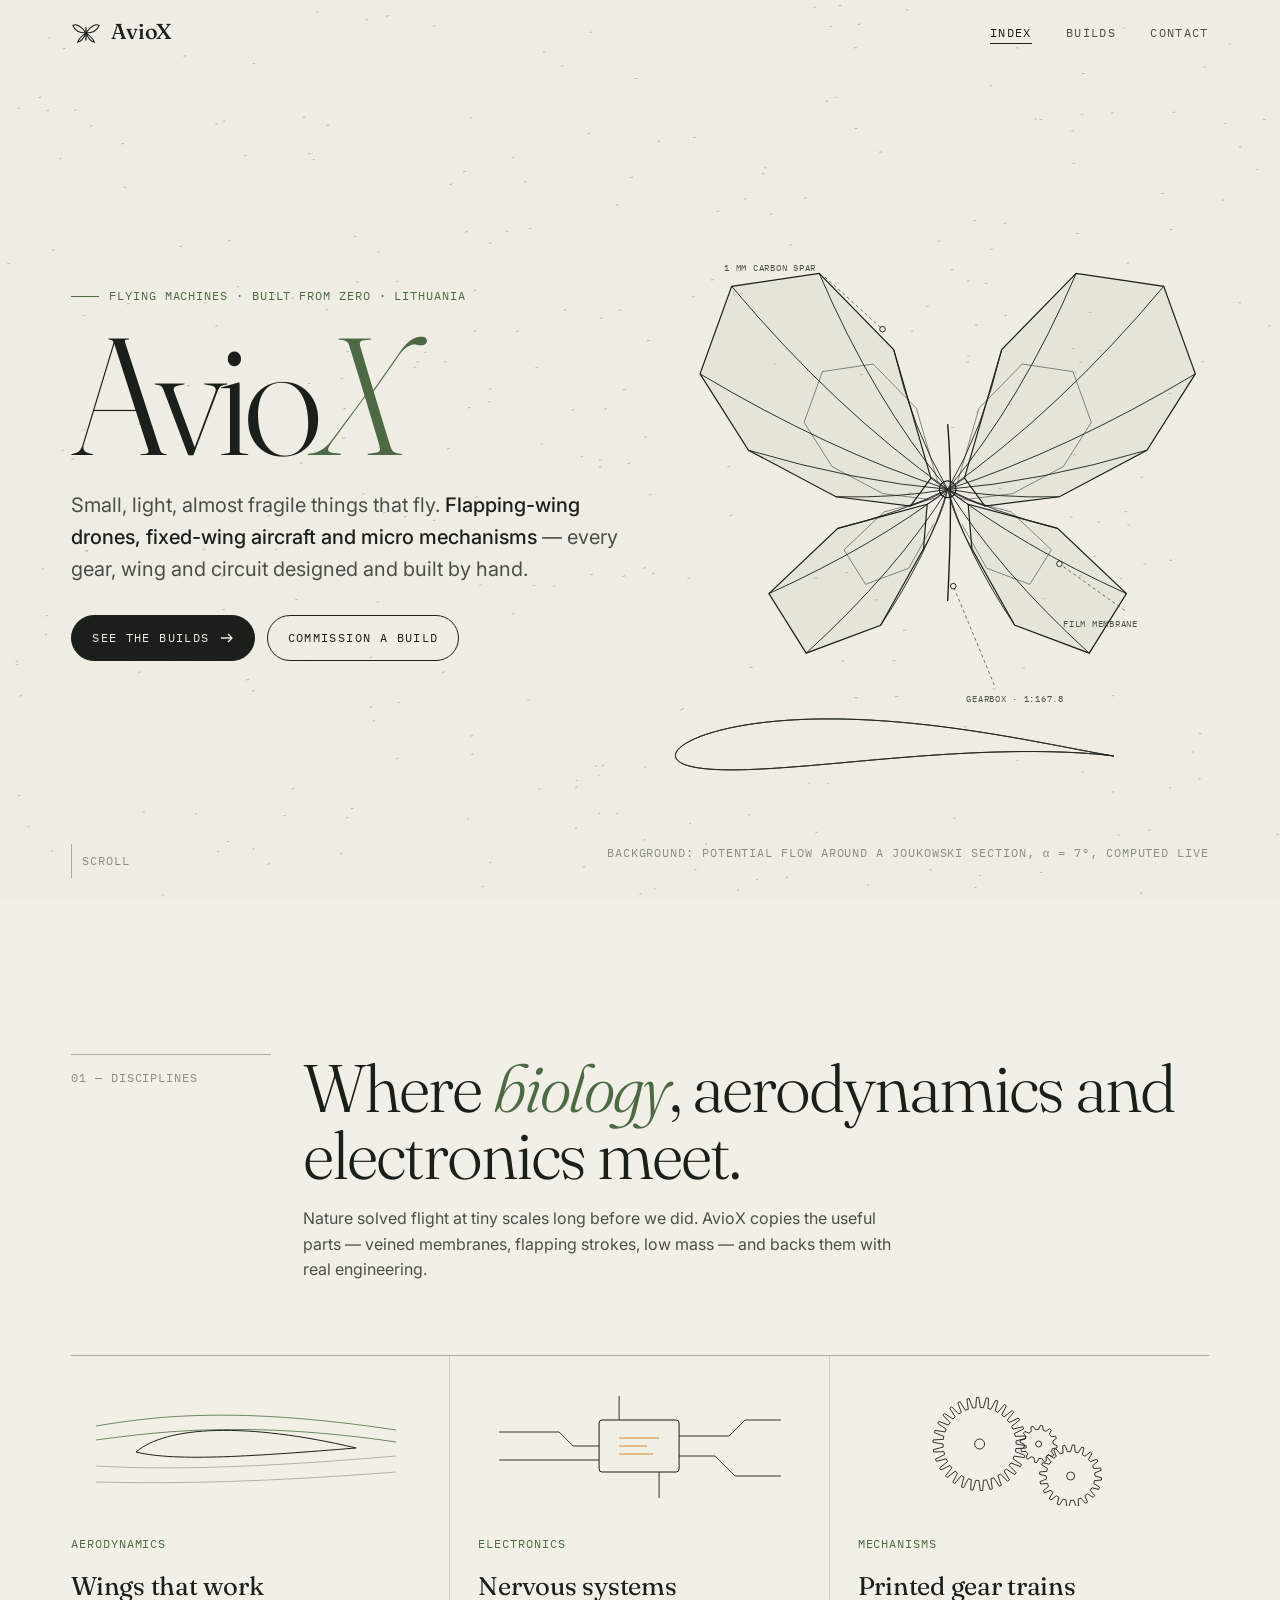
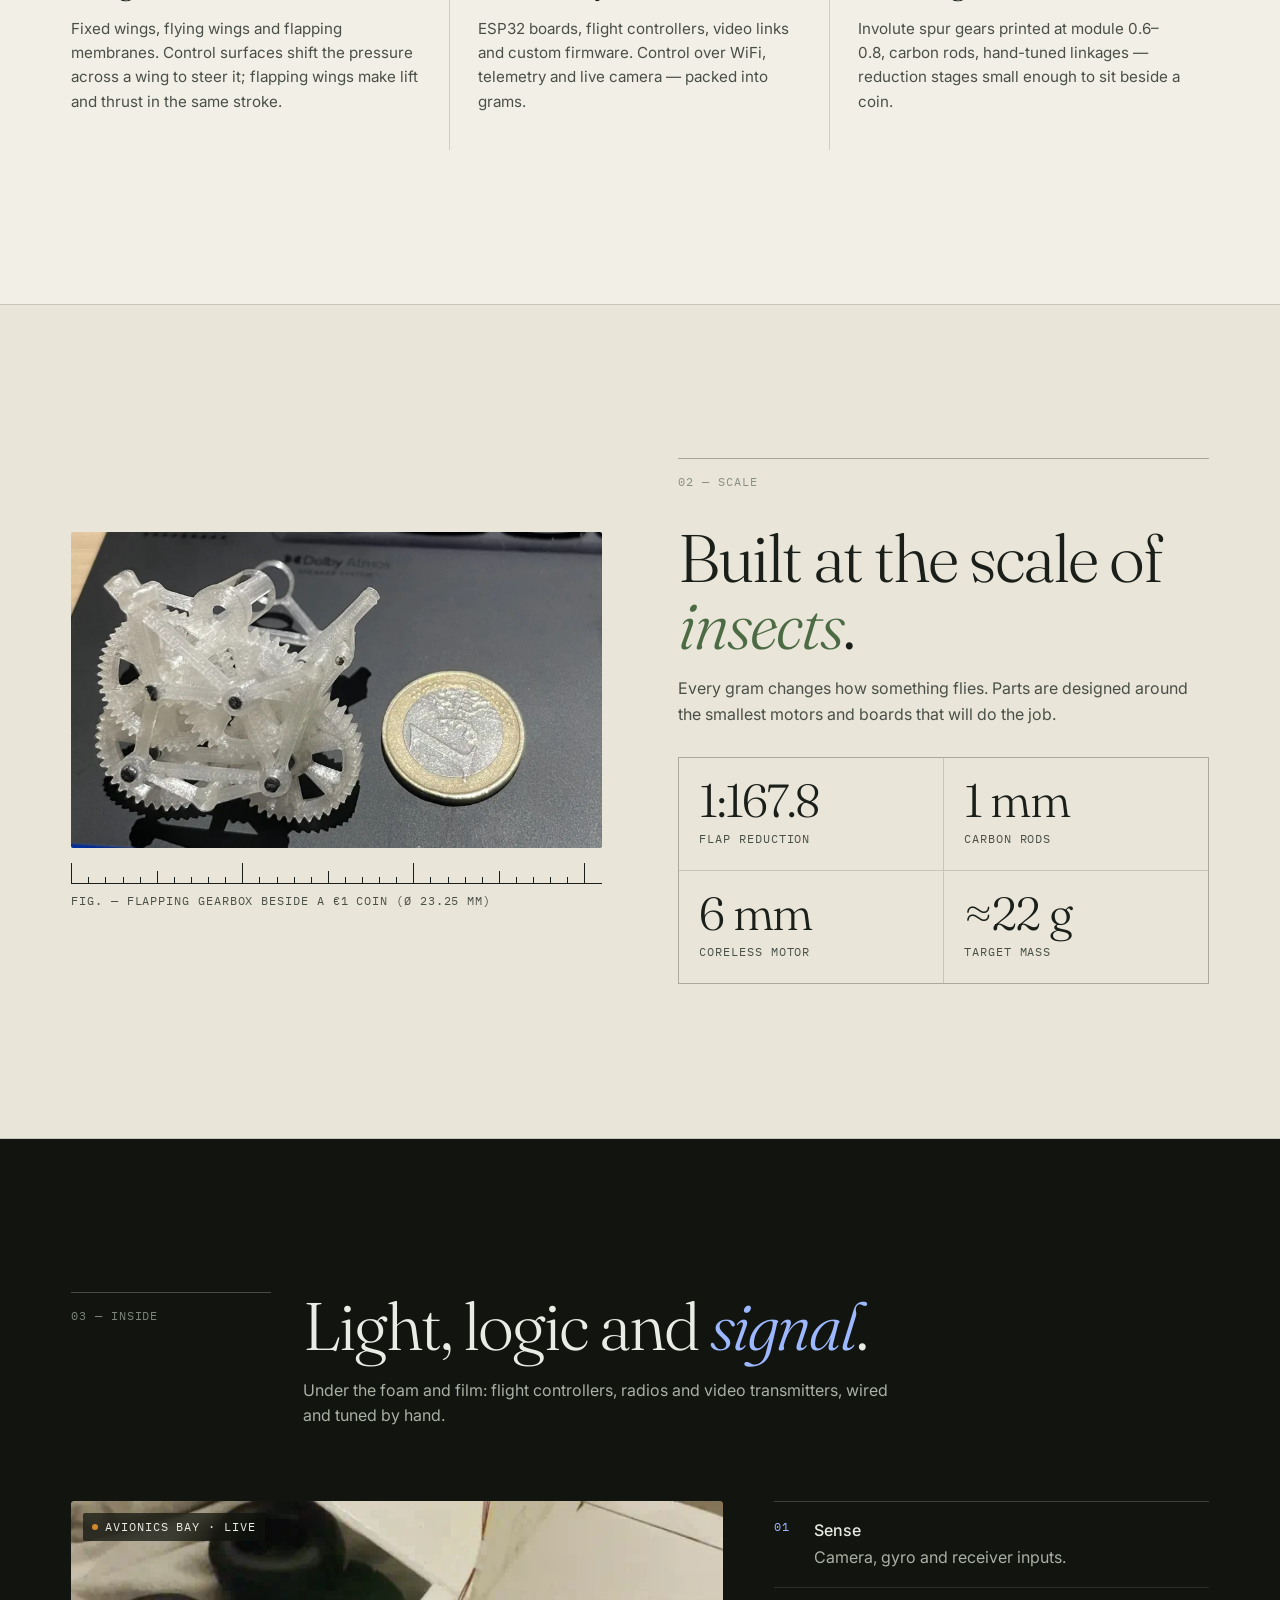
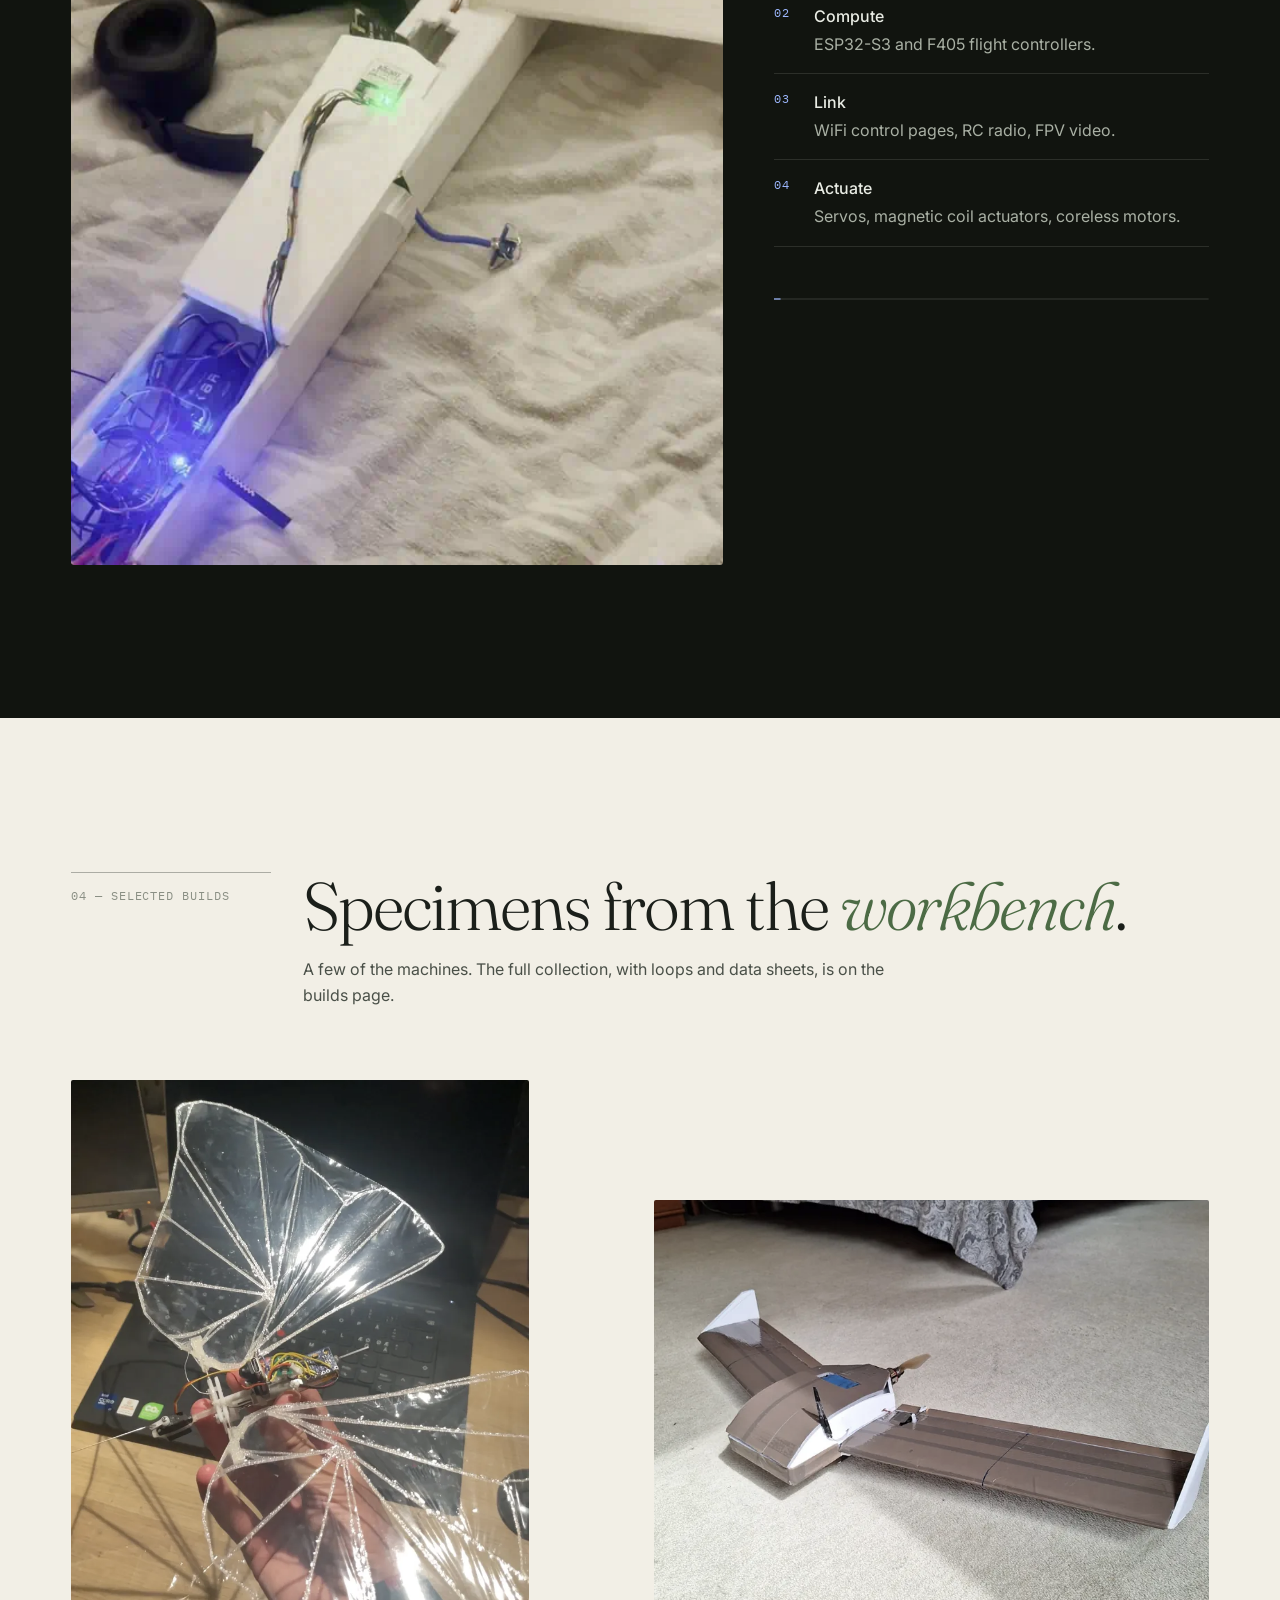
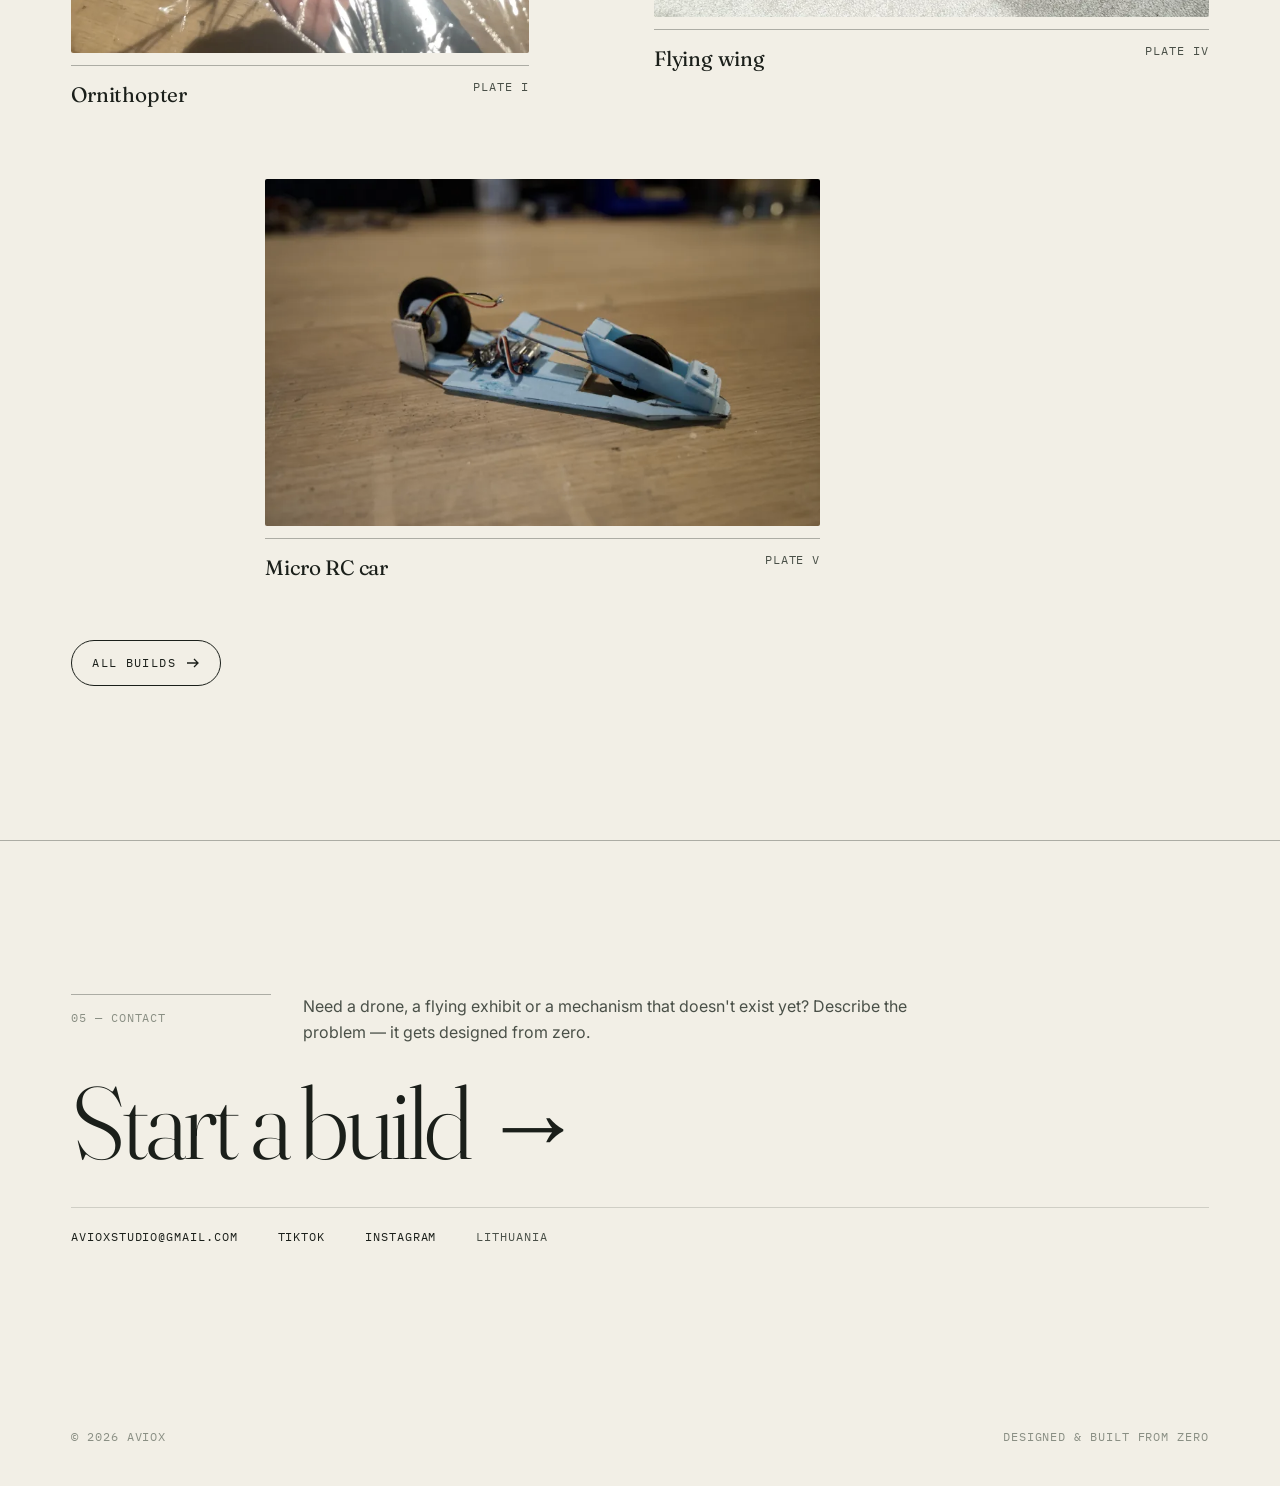
==== commit ed734c48: "Fix Instagram links (@avio_x_ig), drop founder name, reduction 1:167.8 - Instagram footer links + Or" ====
--- a/index.html
+++ b/index.html
@@ -21,9 +21,9 @@
 <link rel="stylesheet" href="style.css">
 <script type="application/ld+json">
 {"@context":"https://schema.org","@type":"Organization","name":"AvioX","alternateName":["Aviox","AvioX drones"],"url":"https://aviox.pro/","logo":"https://aviox.pro/favicon.svg","image":"https://aviox.pro/media/og.jpg",
-"description":"Custom drones, ornithopters and flying mechanisms designed and built from scratch in Lithuania.","founder":{"@type":"Person","name":"Rapolas"},
+"description":"Custom drones, ornithopters and flying mechanisms designed and built from scratch in Lithuania.",
 "address":{"@type":"PostalAddress","addressCountry":"LT"},"email":"avioxstudio@gmail.com",
-"sameAs":["https://www.tiktok.com/@www.aviox.lt","https://www.instagram.com/www.aviox.lt/"]}
+"sameAs":["https://www.tiktok.com/@www.aviox.lt","https://www.instagram.com/avio_x_ig/"]}
 </script>
 <script type="application/ld+json">{"@context":"https://schema.org","@type":"WebSite","name":"AvioX","alternateName":"Aviox","url":"https://aviox.pro/"}</script>
 </head>
@@ -66,7 +66,7 @@
             <line x1="470" y1="430" x2="400" y2="380"/><circle cx="400" cy="380" r="3"/>
             <text x="404" y="448">film membrane</text>
             <line x1="330" y1="510" x2="286" y2="404"/><circle cx="286" cy="404" r="3"/>
-            <text x="300" y="528">gearbox · 1:25.4</text>
+            <text x="300" y="528">gearbox · 1:167.8</text>
           </g>
         </svg>
       </div>
@@ -143,7 +143,7 @@
           </div>
         </div>
         <div class="stats">
-          <div class="stat"><b>1:25.4</b><span class="mono">flap reduction</span></div>
+          <div class="stat"><b>1:167.8</b><span class="mono">flap reduction</span></div>
           <div class="stat"><b>1 mm</b><span class="mono">carbon rods</span></div>
           <div class="stat"><b>6 mm</b><span class="mono">coreless motor</span></div>
           <div class="stat"><b>≈22 g</b><span class="mono">target mass</span></div>
@@ -219,7 +219,7 @@
       <div class="contact-row mono rv">
         <a href="mailto:avioxstudio@gmail.com">avioxstudio@gmail.com</a>
         <a href="https://www.tiktok.com/@www.aviox.lt" rel="me noopener" target="_blank">TikTok</a>
-        <a href="https://www.instagram.com/www.aviox.lt/" rel="me noopener" target="_blank">Instagram</a>
+        <a href="https://www.instagram.com/avio_x_ig/" rel="me noopener" target="_blank">Instagram</a>
         <span class="muted">Lithuania</span>
       </div>
     </div>
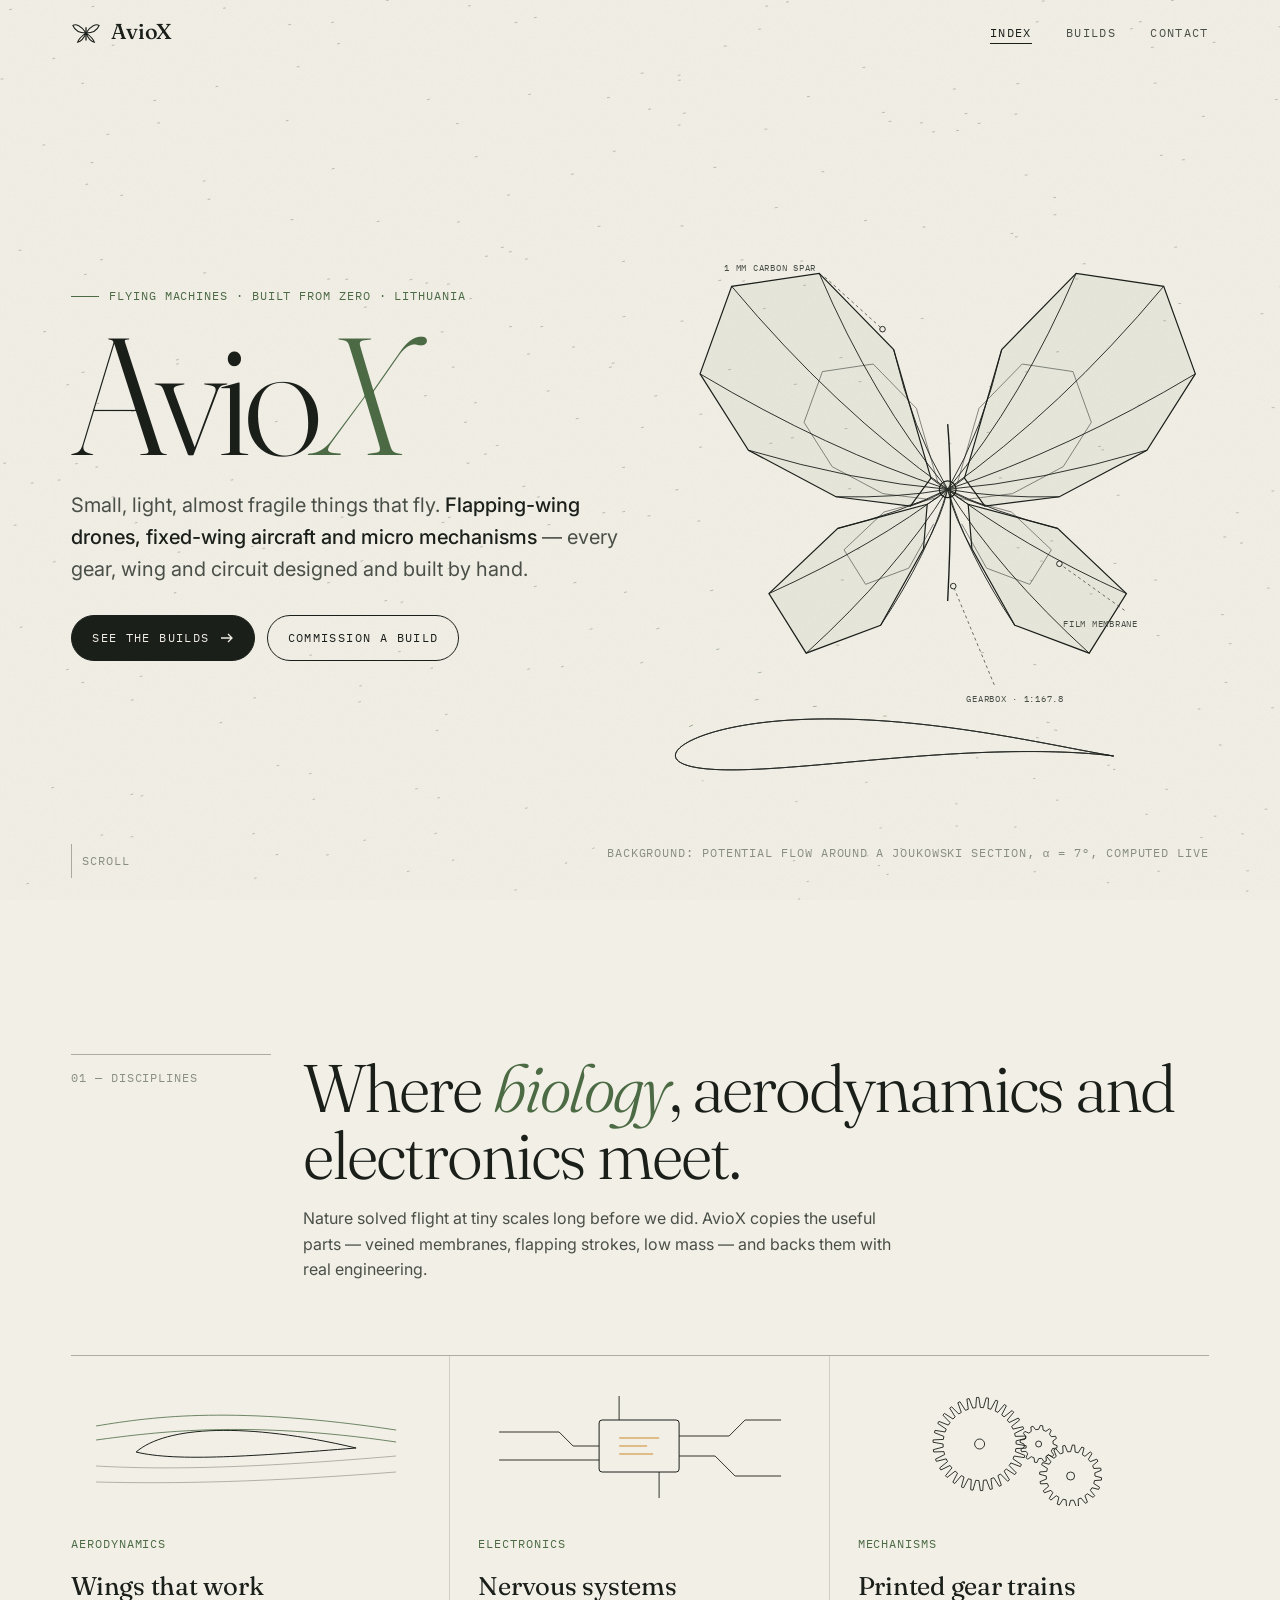
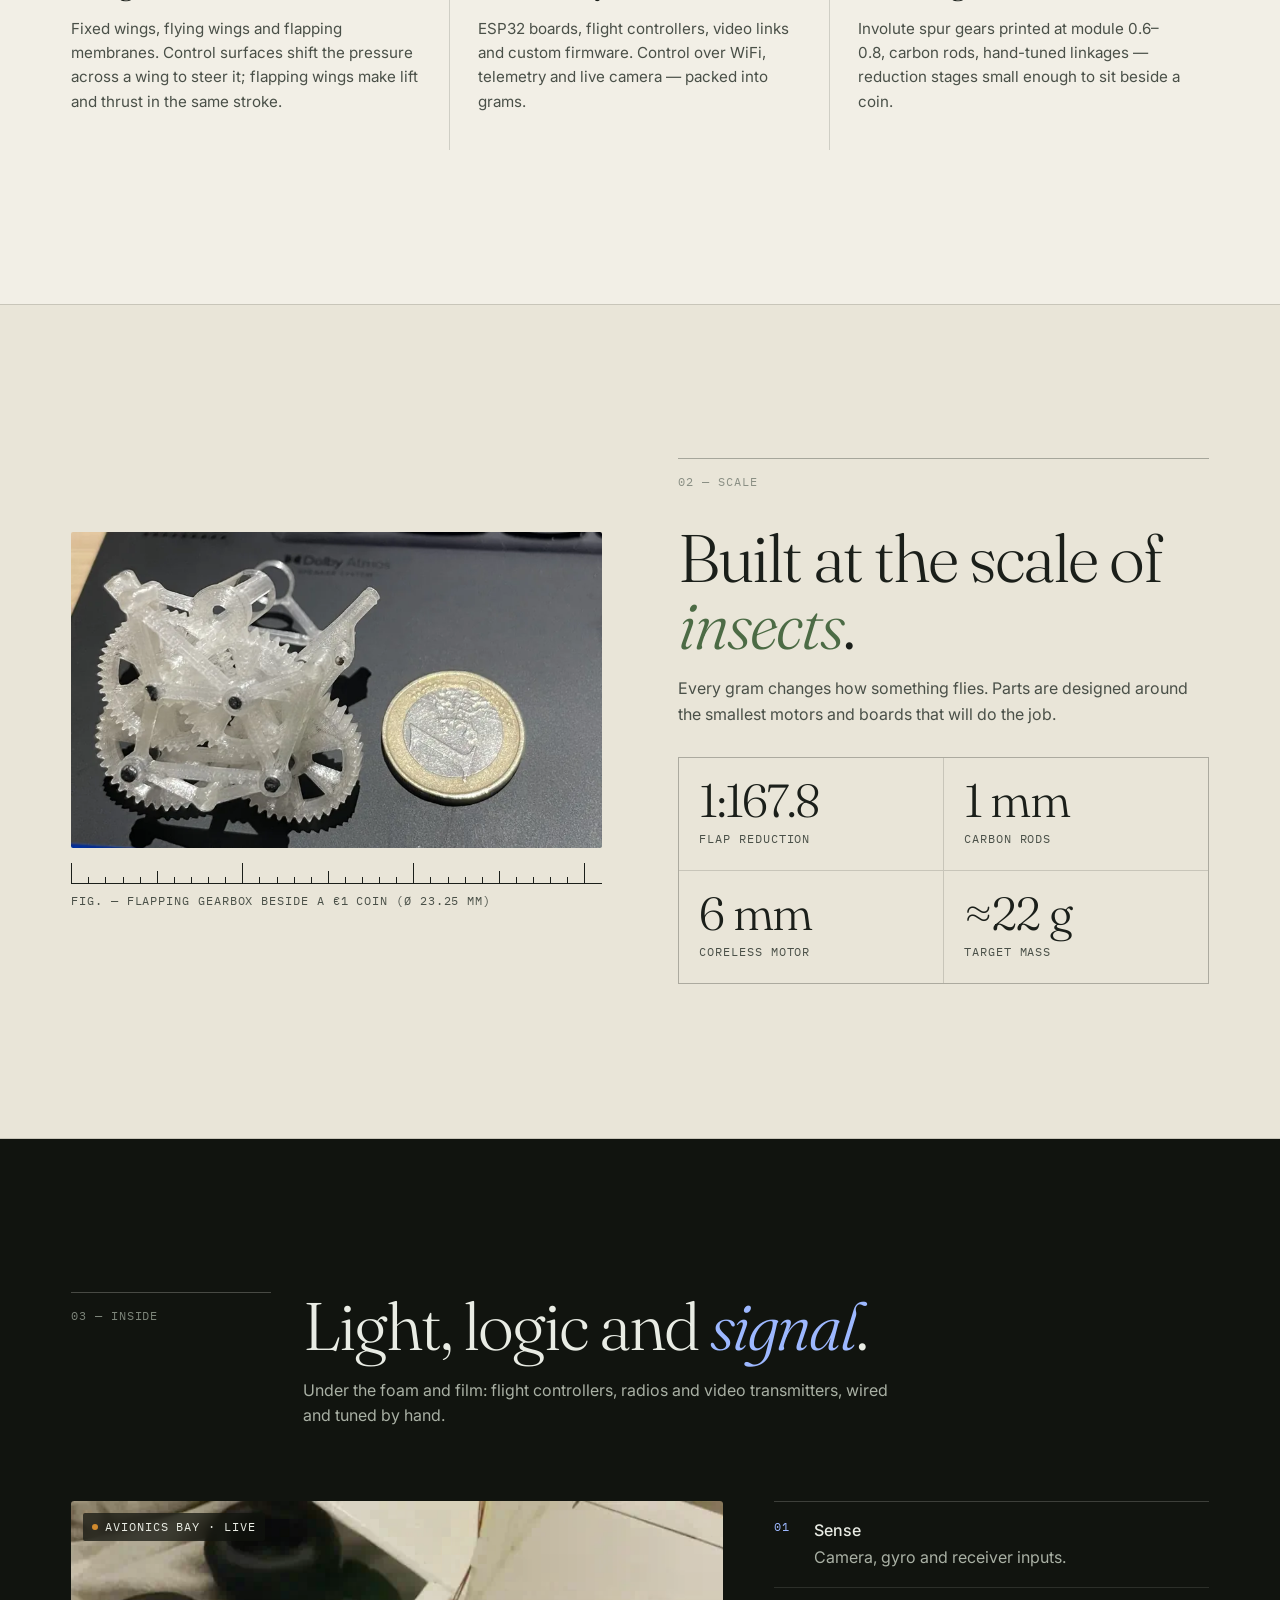
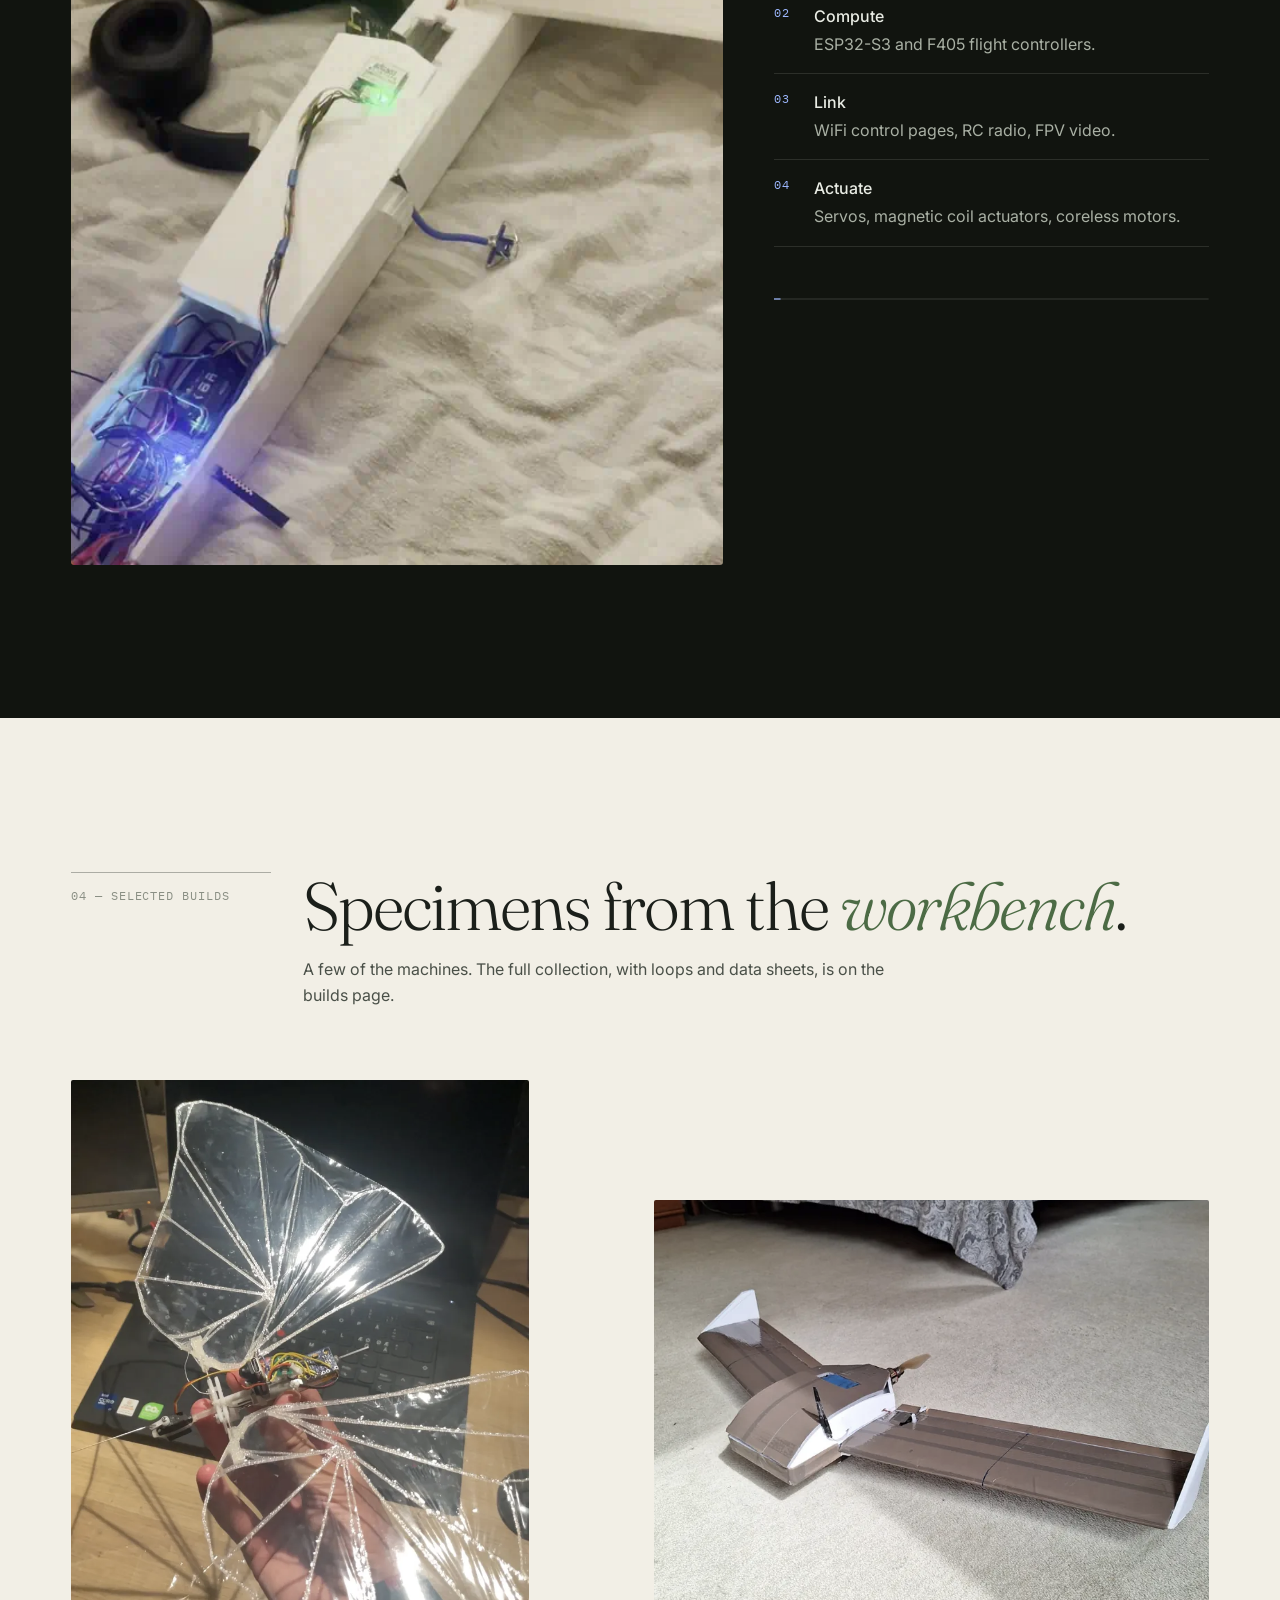
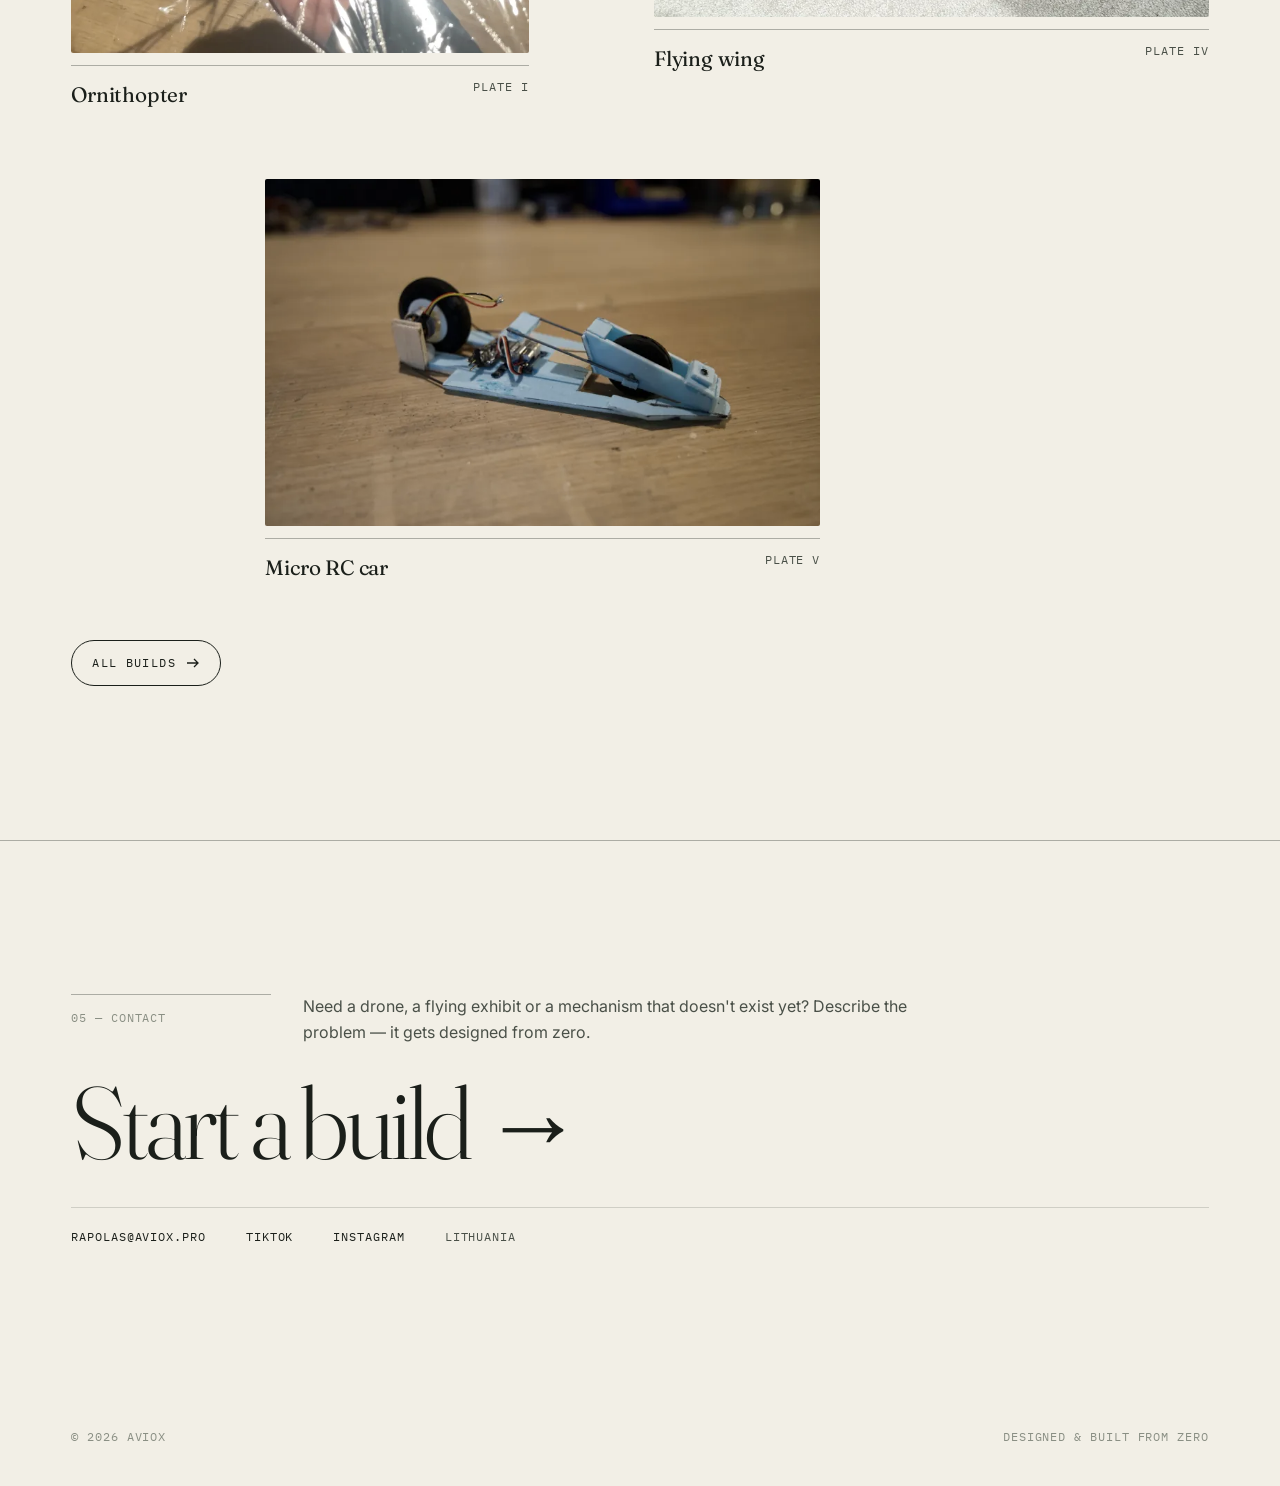
==== commit 25fdb687: "Contact email: avioxstudio@gmail.com -> rapolas@aviox.pro Co-Authored-By: Claude Opus 5.5 <noreply@a" ====
--- a/index.html
+++ b/index.html
@@ -22,7 +22,7 @@
 <script type="application/ld+json">
 {"@context":"https://schema.org","@type":"Organization","name":"AvioX","alternateName":["Aviox","AvioX drones"],"url":"https://aviox.pro/","logo":"https://aviox.pro/favicon.svg","image":"https://aviox.pro/media/og.jpg",
 "description":"Custom drones, ornithopters and flying mechanisms designed and built from scratch in Lithuania.",
-"address":{"@type":"PostalAddress","addressCountry":"LT"},"email":"avioxstudio@gmail.com",
+"address":{"@type":"PostalAddress","addressCountry":"LT"},"email":"rapolas@aviox.pro",
 "sameAs":["https://www.tiktok.com/@www.aviox.lt","https://www.instagram.com/avio_x_ig/"]}
 </script>
 <script type="application/ld+json">{"@context":"https://schema.org","@type":"WebSite","name":"AvioX","alternateName":"Aviox","url":"https://aviox.pro/"}</script>
@@ -215,9 +215,9 @@
         <div class="idx mono">05 — Contact</div>
         <p class="muted" style="margin:0">Need a drone, a flying exhibit or a mechanism that doesn't exist yet? Describe the problem — it gets designed from zero.</p>
       </div>
-      <h2 class="rv"><a href="mailto:avioxstudio@gmail.com">Start a build →</a></h2>
+      <h2 class="rv"><a href="mailto:rapolas@aviox.pro">Start a build →</a></h2>
       <div class="contact-row mono rv">
-        <a href="mailto:avioxstudio@gmail.com">avioxstudio@gmail.com</a>
+        <a href="mailto:rapolas@aviox.pro">rapolas@aviox.pro</a>
         <a href="https://www.tiktok.com/@www.aviox.lt" rel="me noopener" target="_blank">TikTok</a>
         <a href="https://www.instagram.com/avio_x_ig/" rel="me noopener" target="_blank">Instagram</a>
         <span class="muted">Lithuania</span>
